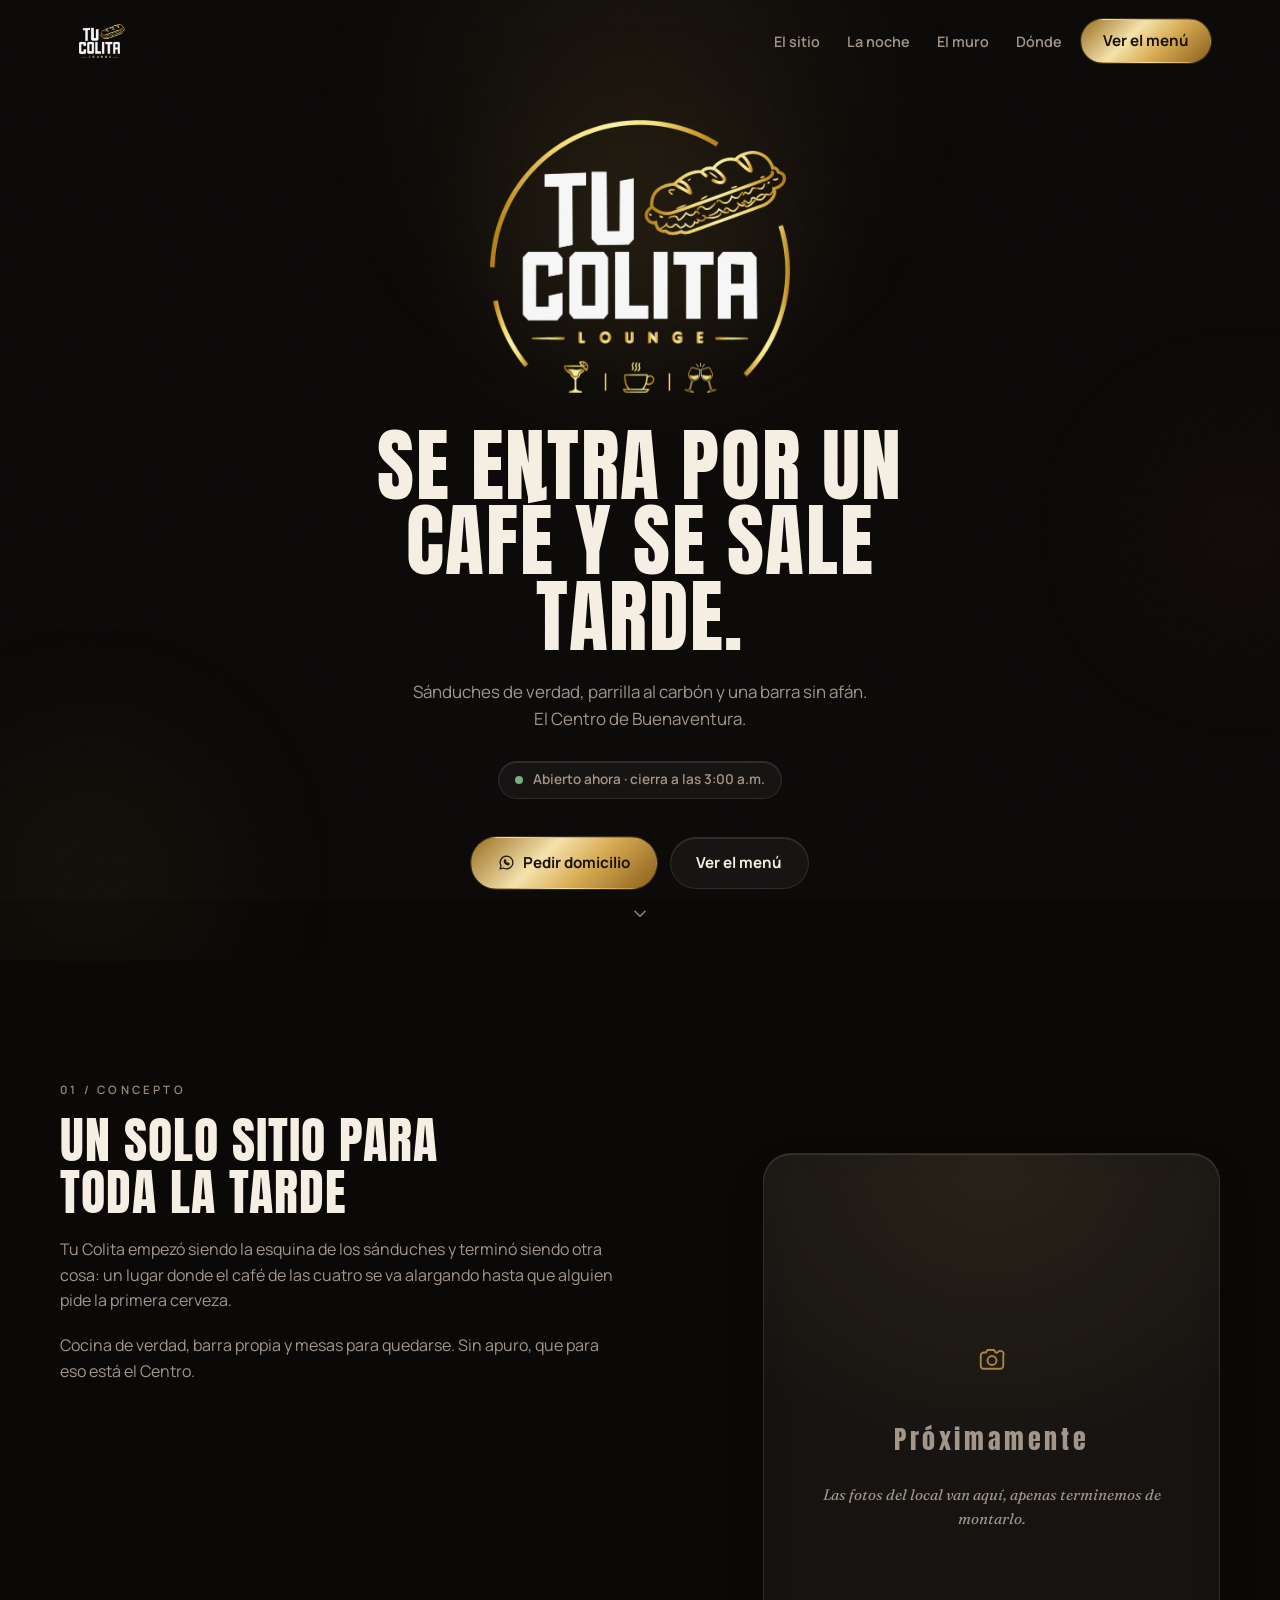
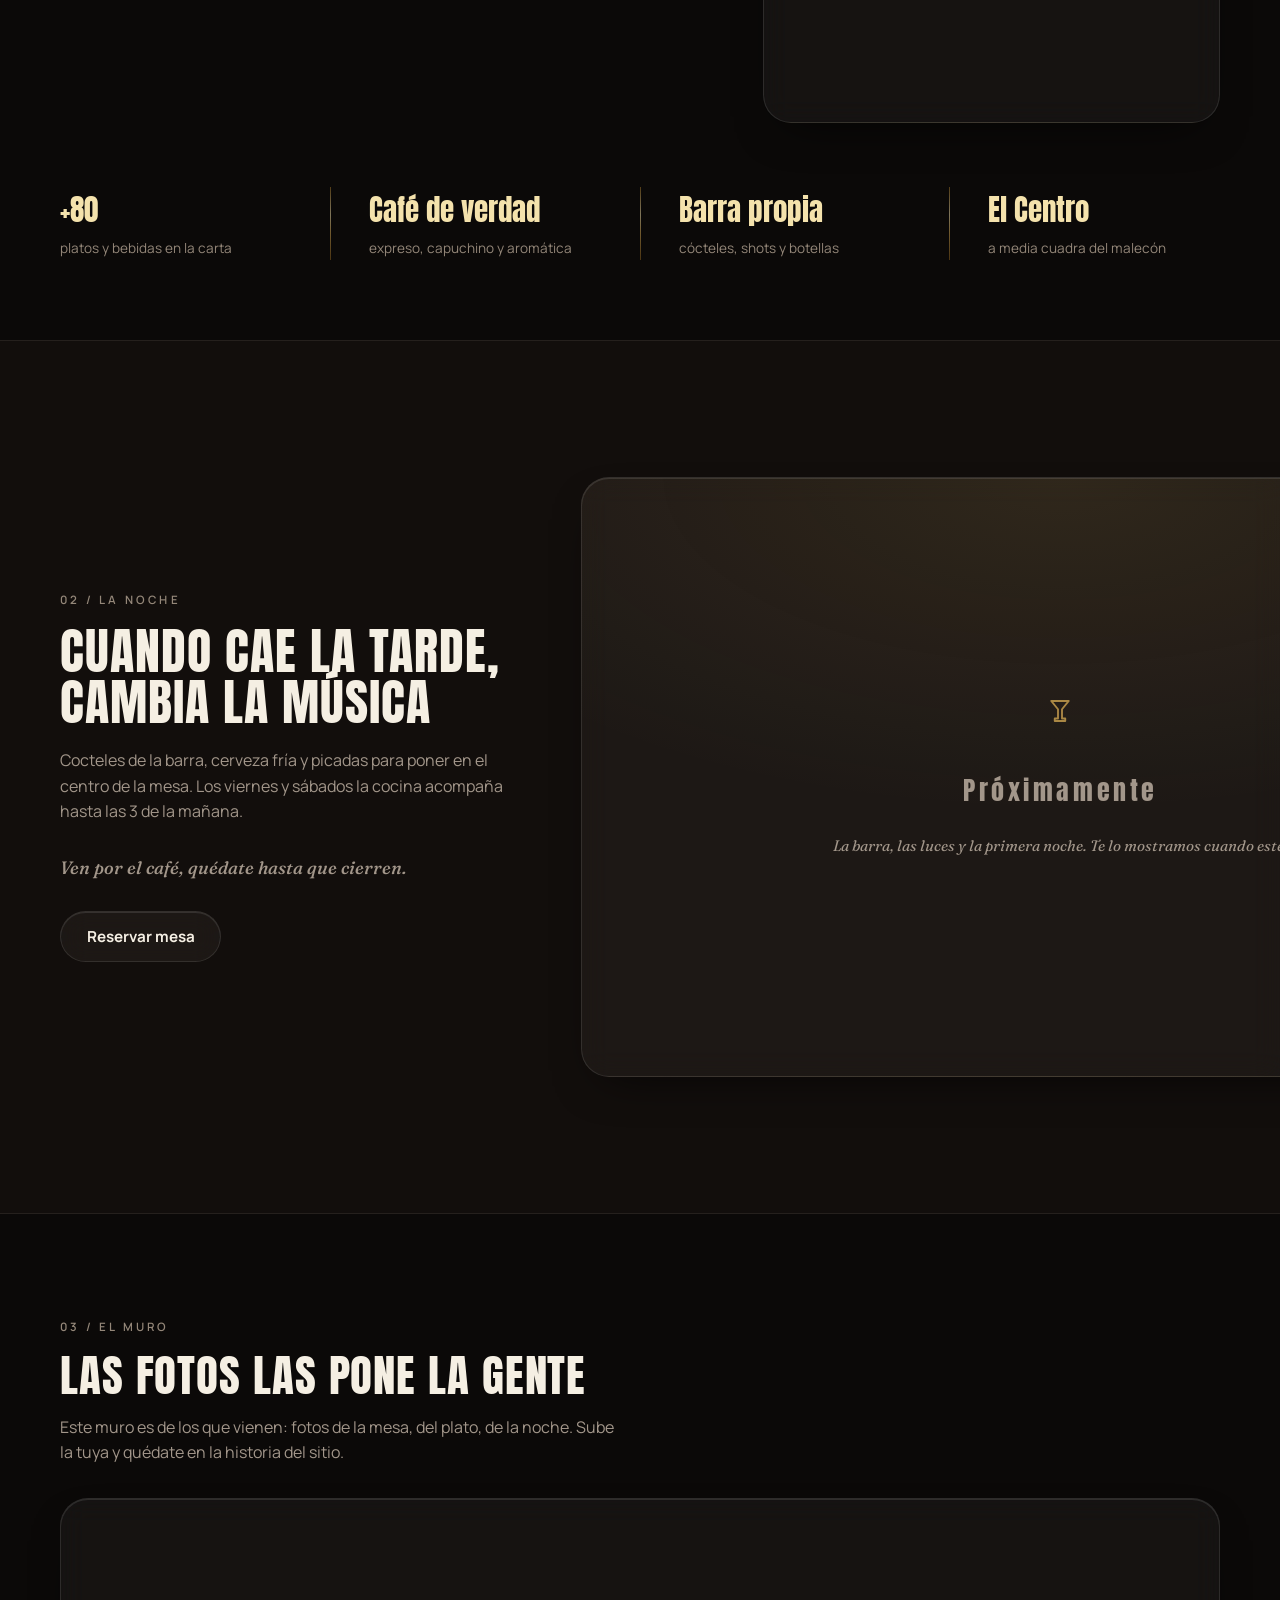
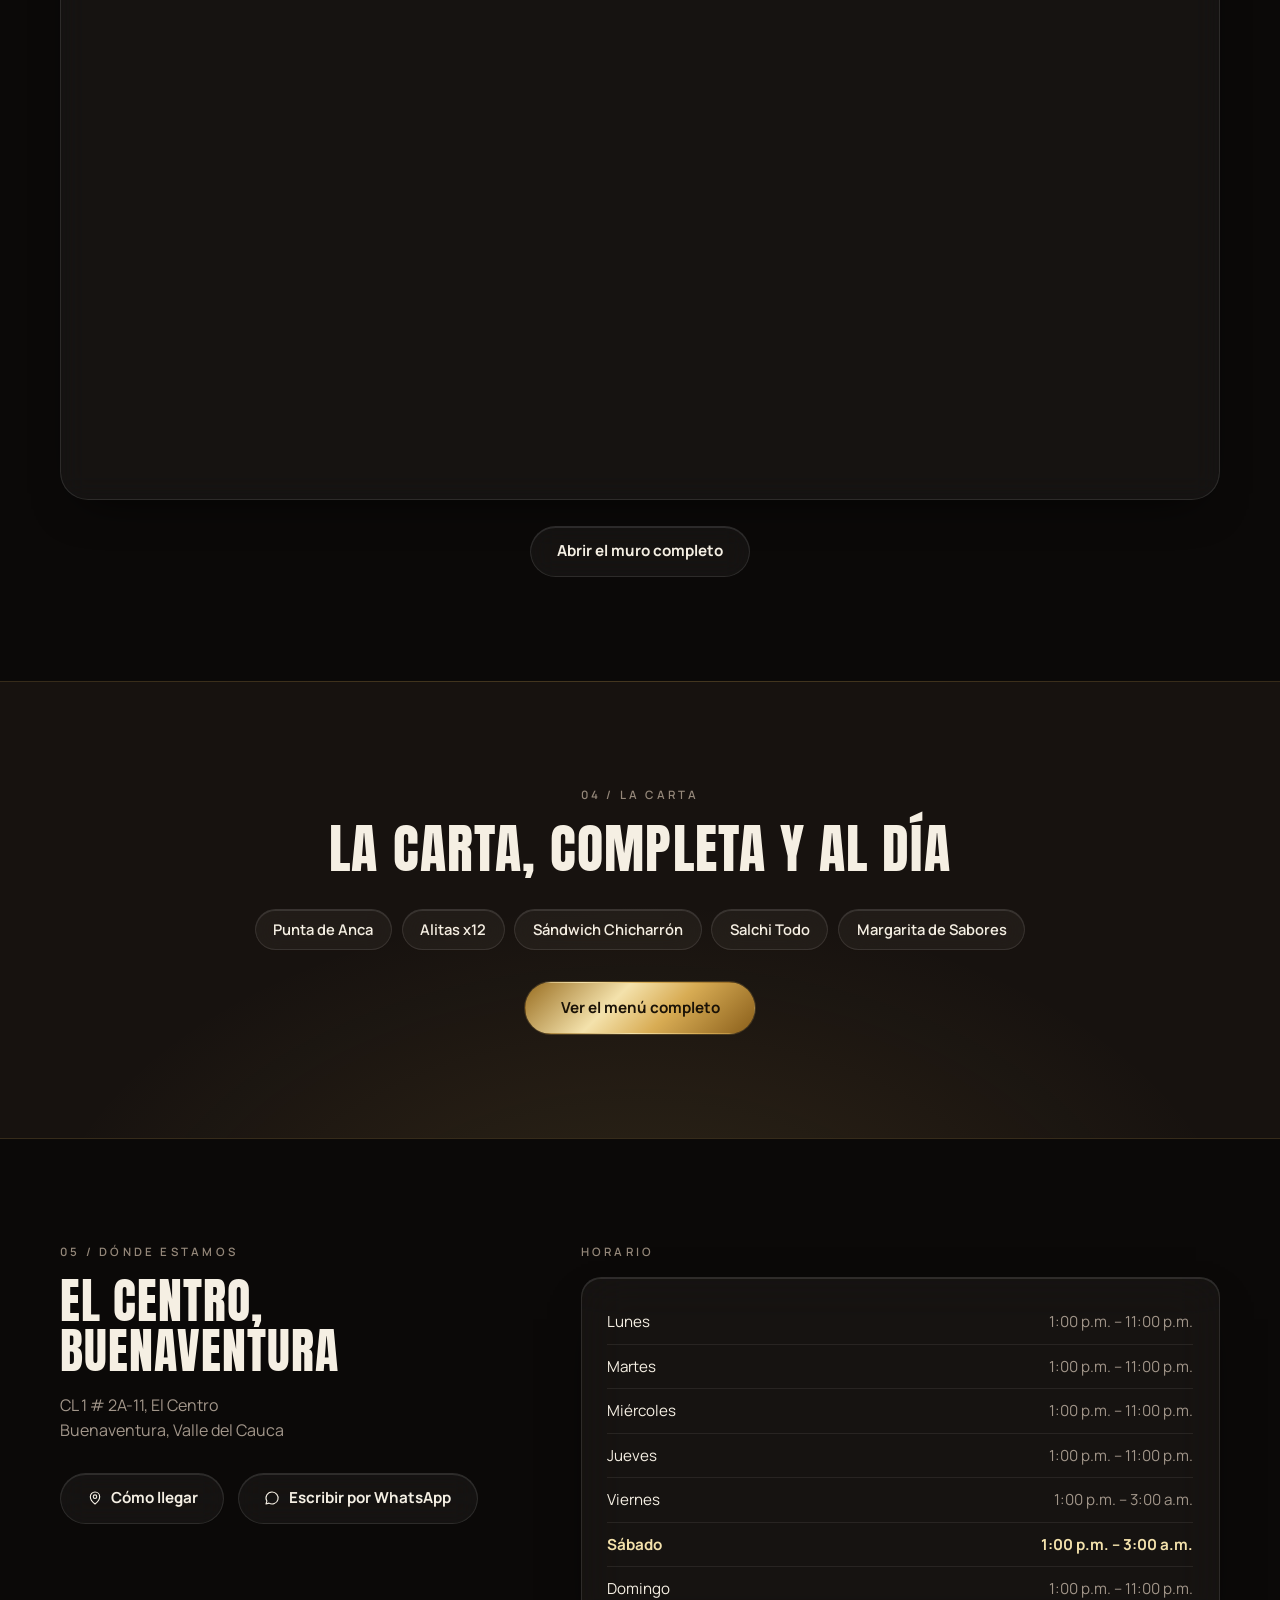
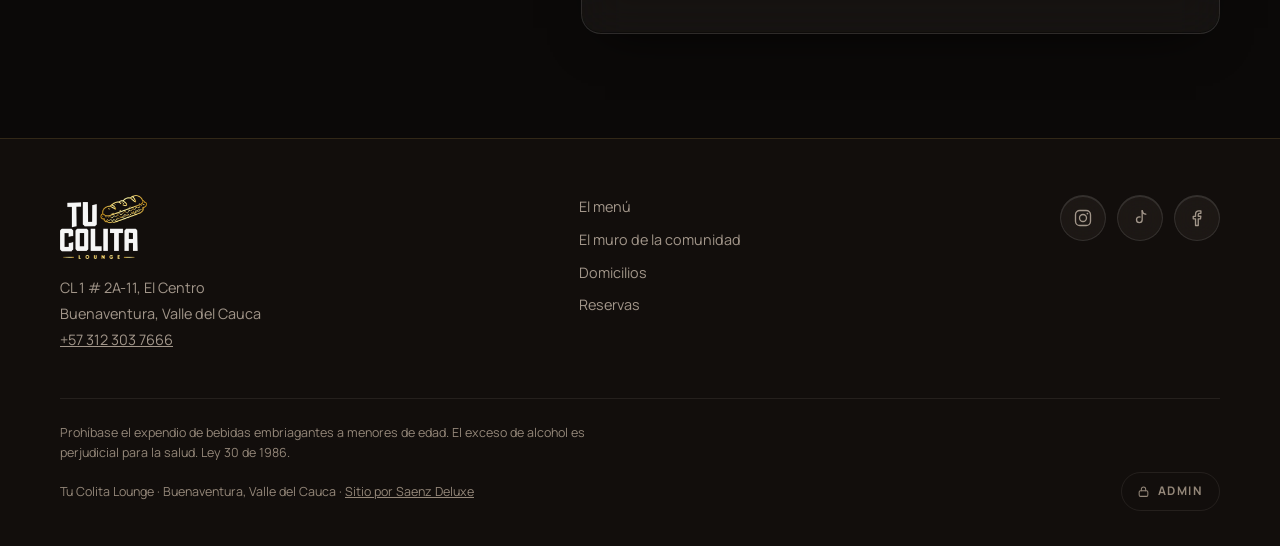
==== index.html @ 03141fc5 "Rediseño: vidrio líquido, logo correcto, movimiento y acceso al panel Repaso completo sobre la prime" ====
<!DOCTYPE html>
<html lang="es-CO">
<head>
  <meta charset="UTF-8">
  <meta name="viewport" content="width=device-width, initial-scale=1">
  <title>Tu Colita Lounge — Café, cocina y bar en el Centro de Buenaventura</title>
  <meta name="description" content="Tu Colita Lounge abre el 5 de octubre en el Centro de Buenaventura: café por la tarde, sánduches de verdad, parrilla al carbón y una barra sin afán. CL 1 # 2A-11.">
  <meta name="theme-color" content="#0B0908">

  <meta property="og:type" content="restaurant">
  <meta property="og:title" content="Tu Colita Lounge — Buenaventura">
  <meta property="og:description" content="Abrimos el 5 de octubre en el Centro de Buenaventura. Café, cocina y una barra sin afán.">
  <meta property="og:url" content="https://tucolita.com/">
  <meta property="og:image" content="https://tucolita.com/imagenes/og-tucolita.jpg">
  <meta property="og:image:width" content="1200">
  <meta property="og:image:height" content="630">
  <meta property="og:locale" content="es_CO">
  <meta name="twitter:card" content="summary_large_image">
  <meta name="twitter:title" content="Tu Colita Lounge — Buenaventura">
  <meta name="twitter:description" content="Abrimos el 5 de octubre en el Centro de Buenaventura. Café, cocina y una barra sin afán.">
  <meta name="twitter:image" content="https://tucolita.com/imagenes/og-tucolita.jpg">

  <link rel="icon" type="image/png" sizes="32x32" href="imagenes/favicon-32.png">
  <link rel="apple-touch-icon" href="imagenes/apple-touch-icon.png">

  <!-- Puerta de preapertura: estas reglas y el script van ANTES de todo CSS
       para que el sitio jamás se alcance a ver sin pase. -->
  <style>
    html.cerrado body > *:not(#puerta){ display:none !important }
    #puerta{ display:none }
    /* Negro desde el primer pintado: mientras llega estilos.css no hay
       destello blanco ni se asoma el sitio de atrás. */
    html.cerrado, html.cerrado body{ background:#0B0908 }
  </style>
  <script>
    (function(){
      /* Decisión instantánea, sin red: pase guardado + fecha de respaldo.
         La fuente de verdad es datos/preapertura.json (la lee puerta.js);
         esta fecha solo evita el parpadeo del primer pintado. */
      var APERTURA_RESPALDO = "2026-10-05T13:00:00-05:00";
      try{
        var t = localStorage.getItem("tucolita_tema");
        if (t) document.documentElement.setAttribute("data-tema", t);
      }catch(e){}
      try{
        if (Date.now() < Date.parse(APERTURA_RESPALDO) && !localStorage.getItem("tucolita_pase")){
          document.documentElement.classList.add("cerrado");
        }
      }catch(e){
        document.documentElement.classList.add("cerrado");
      }
    })();
  </script>

  <link rel="preconnect" href="https://fonts.googleapis.com">
  <link rel="preconnect" href="https://fonts.gstatic.com" crossorigin>
  <link href="https://fonts.googleapis.com/css2?family=Anton&family=Fraunces:ital,opsz,wght@1,9..144,500;1,9..144,600&family=Manrope:wght@400;500;600;700;800&display=swap" rel="stylesheet">
  <link rel="stylesheet" href="estilos.css">

  <script type="application/ld+json">
  {
    "@context": "https://schema.org",
    "@type": "Restaurant",
    "name": "Tu Colita Lounge",
    "url": "https://tucolita.com/",
    "image": "https://tucolita.com/imagenes/og-tucolita.jpg",
    "telephone": "+573123037666",
    "priceRange": "$$",
    "servesCuisine": ["Colombiana", "Comida rápida", "Café", "Cócteles"],
    "openingDate": "2026-10-05",
    "address": {
      "@type": "PostalAddress",
      "streetAddress": "CL 1 # 2A-11, El Centro",
      "addressLocality": "Buenaventura",
      "addressRegion": "Valle del Cauca",
      "addressCountry": "CO"
    },
    "openingHoursSpecification": [
      { "@type": "OpeningHoursSpecification", "dayOfWeek": ["Monday","Tuesday","Wednesday","Thursday","Sunday"], "opens": "13:00", "closes": "23:00" },
      { "@type": "OpeningHoursSpecification", "dayOfWeek": ["Friday","Saturday"], "opens": "13:00", "closes": "03:00" }
    ],
    "hasMenu": "https://tucolita.com/menu.html",
    "sameAs": [
      "https://instagram.com/tucolita.lounge",
      "https://tiktok.com/@tucolita.lounge",
      "https://facebook.com/tucolita.lounge"
    ]
  }
  </script>
</head>
<body>

  <!-- ============ PUERTA DE PREAPERTURA ============ -->
  <section id="puerta" aria-label="Preapertura de Tu Colita Lounge">
    <div class="orbes" aria-hidden="true">
      <span class="orbe orbe--1"></span><span class="orbe orbe--2"></span>
    </div>
    <div class="puerta__interior">
      <img class="puerta__emblema logo-noche" src="imagenes/emblema.webp" alt="Emblema de Tu Colita Lounge" width="230" height="209" fetchpriority="high">
      <img class="puerta__emblema logo-dia" src="imagenes/emblema-tinta.webp" alt="" width="230" height="209" loading="lazy">
      <h1 class="puerta__titulo" data-puerta="titulo">Estamos terminando de montar la barra</h1>
      <p class="puerta__bajada" data-puerta="bajada">El Centro de Buenaventura va a tener dónde quedarse hasta tarde.</p>

      <div class="cuenta" data-puerta="cuenta" role="timer" aria-live="off">
        <div class="cuenta__bloque"><div class="cuenta__num" data-cuenta="dias">–</div><div class="cuenta__rotulo">Días</div></div>
        <div class="cuenta__bloque"><div class="cuenta__num" data-cuenta="horas">–</div><div class="cuenta__rotulo">Horas</div></div>
        <div class="cuenta__bloque" data-cuenta="bloque-min"><div class="cuenta__num" data-cuenta="minutos">–</div><div class="cuenta__rotulo">Minutos</div></div>
        <div class="cuenta__bloque" data-cuenta="bloque-seg"><div class="cuenta__num" data-cuenta="segundos">–</div><div class="cuenta__rotulo">Segundos</div></div>
      </div>
      <p class="puerta__fecha" data-puerta="fecha"></p>

      <div class="puerta__captacion">
        <p data-puerta="captacion">Déjanos tu contacto y entra a ver la carta antes que nadie.</p>
        <form class="puerta__form" data-puerta="form" novalidate>
          <label class="p-trampa" aria-hidden="true">No llenes este campo
            <input type="text" name="sitio_web" tabindex="-1" autocomplete="off">
          </label>
          <input type="text" name="contacto" inputmode="email" autocomplete="email"
                 placeholder="Tu correo o tu WhatsApp" aria-label="Tu correo o tu número de WhatsApp">
          <button class="btn btn--oro" type="submit" data-puerta="boton">Quiero verla</button>
        </form>
        <p class="puerta__error" data-puerta="error" role="alert" aria-live="polite"></p>
        <p class="puerta__nota">Solo lo usamos para avisarte de la apertura.</p>
      </div>

      <div class="puerta__codigo">
        <button class="puerta__codigo-enlace" type="button" data-puerta="codigo-enlace">Tengo un código</button>
        <form class="puerta__codigo-form" data-puerta="codigo-form" novalidate>
          <input type="text" name="codigo" placeholder="Código de invitado" autocomplete="off"
                 aria-label="Código de invitado" spellcheck="false">
          <button class="btn btn--vidrio" type="submit">Entrar</button>
        </form>
      </div>

      <!-- La dirección y las redes se ven sin pasar la puerta -->
      <div class="puerta__pie">
        <p>CL 1 # 2A-11, El Centro, Buenaventura</p>
        <div class="redes">
          <a href="https://instagram.com/tucolita.lounge" target="_blank" rel="noopener" aria-label="Instagram de Tu Colita">
            <svg width="20" height="20" viewBox="0 0 24 24" fill="none" stroke="currentColor" stroke-width="1.6" stroke-linecap="round" stroke-linejoin="round" aria-hidden="true"><rect x="3" y="3" width="18" height="18" rx="5.2"/><circle cx="12" cy="12" r="4.2"/><circle cx="17.3" cy="6.7" r="1.05" fill="currentColor" stroke="none"/></svg>
          </a>
          <a href="https://tiktok.com/@tucolita.lounge" target="_blank" rel="noopener" aria-label="TikTok de Tu Colita">
            <svg width="20" height="20" viewBox="0 0 24 24" fill="none" stroke="currentColor" stroke-width="1.6" stroke-linecap="round" stroke-linejoin="round" aria-hidden="true"><path d="M14.6 3.2v10.9a3.4 3.4 0 1 1-3.4-3.4c.28 0 .55.03.8.1"/><path d="M14.6 3.2c.32 2.32 2.03 4.02 4.35 4.25"/></svg>
          </a>
          <a href="https://facebook.com/tucolita.lounge" target="_blank" rel="noopener" aria-label="Facebook de Tu Colita">
            <svg width="20" height="20" viewBox="0 0 24 24" fill="none" stroke="currentColor" stroke-width="1.6" stroke-linecap="round" stroke-linejoin="round" aria-hidden="true"><path d="M13.5 21v-8h2.7l.4-3.1h-3.1V7.9c0-.9.25-1.5 1.55-1.5h1.65V3.62c-.29-.04-1.27-.13-2.42-.13-2.4 0-4.04 1.47-4.04 4.16v2.32H7.5V13h2.74v8z"/></svg>
          </a>
        </div>
        <a href="https://wa.me/573123037666?text=Hola%2C%20tengo%20una%20pregunta%20sobre%20Tu%20Colita" target="_blank" rel="noopener">Escríbenos por WhatsApp</a>
      </div>
    </div>
  </section>
  <!-- ============ FIN DE LA PUERTA ============ -->

  <header class="nav" id="nav">
    <div class="contenedor nav__fila">
      <a class="nav__logo" href="#inicio" aria-label="Tu Colita Lounge, inicio">
        <img class="logo-noche" src="imagenes/marca-chica.webp" alt="Tu Colita Lounge" width="300" height="220">
        <img class="logo-dia" src="imagenes/marca-tinta.webp" alt="" width="300" height="214" loading="lazy">
      </a>
      <ul class="nav__enlaces">
        <li><a href="#concepto">El sitio</a></li>
        <li><a href="#noche">La noche</a></li>
        <li><a href="#muro">El muro</a></li>
        <li><a href="#ubicacion">Dónde</a></li>
      </ul>
      <a class="btn btn--oro" href="menu.html">Ver el menú</a>
    </div>
  </header>

  <main>
    <!-- HERO -->
    <section class="hero" id="inicio">
      <div class="orbes" aria-hidden="true">
        <span class="orbe orbe--1"></span>
        <span class="orbe orbe--2"></span>
        <span class="orbe orbe--3"></span>
      </div>
      <div class="contenedor hero__interior">
        <img class="hero__emblema logo-noche" id="hero-emblema" src="imagenes/emblema.webp"
             alt="Emblema de Tu Colita Lounge: café, cocina y lounge en Buenaventura"
             width="300" height="273" fetchpriority="high">
        <img class="hero__emblema logo-dia" src="imagenes/emblema-tinta.webp" alt=""
             width="300" height="273" loading="lazy">
        <h1 id="hero-titulo">Se entra por un café y se sale tarde.</h1>
        <p class="hero__bajada" id="hero-bajada">Sánduches de verdad, parrilla al carbón y una barra sin afán. El Centro de Buenaventura.</p>
        <p class="estado" id="estado-negocio">
          <span class="estado__punto" aria-hidden="true"></span>
          <span class="estado__texto">Consultando horario…</span>
        </p>
        <div class="hero__acciones">
          <a class="btn btn--oro" href="https://wa.me/573123037666?text=Hola%2C%20quiero%20pedir%20un%20domicilio%20%F0%9F%9B%B5" target="_blank" rel="noopener">
            <svg width="17" height="17" viewBox="0 0 24 24" fill="none" stroke="currentColor" stroke-width="1.7" stroke-linecap="round" stroke-linejoin="round" aria-hidden="true"><path d="M12 3a9 9 0 0 0-7.7 13.6L3 21l4.5-1.3A9 9 0 1 0 12 3z"/><path d="M9.3 8.6c.15-.3.3-.3.5-.3h.4c.15 0 .35 0 .5.4l.6 1.5c.1.2 0 .35-.1.45l-.4.45c-.1.1-.15.25-.1.4.35.65 1.15 1.55 1.95 1.9.15.05.3 0 .4-.1l.4-.5c.15-.15.25-.15.4-.1l1.4.75c.25.1.35.25.35.4 0 .25-.15.8-.4 1-.25.2-.75.4-1.15.4-1.5 0-3.3-1.05-4.35-2.6-.5-.75-.8-1.55-.8-2.3 0-.65.25-1.15.5-1.4z"/></svg>
            Pedir domicilio
          </a>
          <a class="btn btn--vidrio" href="menu.html">Ver el menú</a>
        </div>
      </div>
      <span class="hero__abajo" aria-hidden="true">
        <svg width="20" height="20" viewBox="0 0 24 24" fill="none" stroke="currentColor" stroke-width="1.7" stroke-linecap="round" stroke-linejoin="round"><polyline points="6 10 12 16 18 10"/></svg>
      </span>
    </section>

    <!-- 01 / CONCEPTO -->
    <section class="seccion concepto" id="concepto">
      <div class="contenedor">
        <div class="concepto__rejilla">
          <div class="revelar">
            <span class="kicker">01 / Concepto</span>
            <h2 id="concepto-titulo">Un solo sitio para toda la tarde</h2>
            <p id="concepto-p1">Tu Colita empezó siendo la esquina de los sánduches y terminó siendo otra cosa: un lugar donde el café de las cuatro se va alargando hasta que alguien pide la primera cerveza.</p>
            <p id="concepto-p2">Cocina de verdad, barra propia y mesas para quedarse. Sin apuro, que para eso está el Centro.</p>
          </div>
          <div class="concepto__media revelar" style="--retraso:110ms">
            <div class="proximamente proximamente--alto">
              <span class="proximamente__icono" aria-hidden="true">
                <svg width="30" height="30" viewBox="0 0 24 24" fill="none" stroke="currentColor" stroke-width="1.5" stroke-linecap="round" stroke-linejoin="round"><path d="M3 8.5A2.5 2.5 0 0 1 5.5 6h1.7l1.1-2h5.4l1.1 2h1.7A2.5 2.5 0 0 1 21 8.5v8A2.5 2.5 0 0 1 18.5 19h-13A2.5 2.5 0 0 1 3 16.5z"/><circle cx="12" cy="12.4" r="3.6"/></svg>
              </span>
              <p class="proximamente__titulo">Próximamente</p>
              <p class="proximamente__nota">Las fotos del local van aquí, apenas terminemos de montarlo.</p>
            </div>
          </div>
        </div>
        <div class="fichas revelar">
          <div class="ficha"><div class="ficha__dato">+80</div><div class="ficha__nota">platos y bebidas en la carta</div></div>
          <div class="filete-v" role="presentation"></div>
          <div class="ficha"><div class="ficha__dato">Café de verdad</div><div class="ficha__nota">expreso, capuchino y aromática</div></div>
          <div class="filete-v" role="presentation"></div>
          <div class="ficha"><div class="ficha__dato">Barra propia</div><div class="ficha__nota">cócteles, shots y botellas</div></div>
          <div class="filete-v" role="presentation"></div>
          <div class="ficha"><div class="ficha__dato">El Centro</div><div class="ficha__nota">a media cuadra del malecón</div></div>
        </div>
      </div>
    </section>

    <!-- 02 / LA NOCHE -->
    <section class="seccion noche" id="noche">
      <div class="contenedor">
        <div class="noche__rejilla">
          <div class="revelar">
            <span class="kicker">02 / La noche</span>
            <h2 id="noche-titulo">Cuando cae la tarde, cambia la música</h2>
            <p id="noche-parrafo">Cocteles de la barra, cerveza fría y picadas para poner en el centro de la mesa. Los viernes y sábados la cocina acompaña hasta las 3 de la mañana.</p>
            <p class="voz" id="noche-epigrafe">Ven por el café, quédate hasta que cierren.</p>
            <div class="hero__acciones" style="justify-content:flex-start;margin-top:1.8rem">
              <a class="btn btn--vidrio" href="https://wa.me/573123037666?text=Hola%2C%20quiero%20reservar%20una%20mesa%20en%20Tu%20Colita%20%E2%9C%A8" target="_blank" rel="noopener">Reservar mesa</a>
            </div>
          </div>
          <div class="noche__media revelar" style="--retraso:110ms">
            <div class="proximamente proximamente--ancho">
              <span class="proximamente__icono" aria-hidden="true">
                <svg width="30" height="30" viewBox="0 0 24 24" fill="none" stroke="currentColor" stroke-width="1.5" stroke-linecap="round" stroke-linejoin="round"><path d="M5 4h14l-5.4 6.6V18h2.6v2H7.8v-2h2.6v-7.4z"/></svg>
              </span>
              <p class="proximamente__titulo">Próximamente</p>
              <p class="proximamente__nota">La barra, las luces y la primera noche. Te lo mostramos cuando esté.</p>
            </div>
          </div>
        </div>
      </div>
    </section>

    <!-- 03 / EL MURO -->
    <section class="seccion muro" id="muro">
      <div class="contenedor">
        <div class="revelar">
          <span class="kicker">03 / El muro</span>
          <h2>Las fotos las pone la gente</h2>
          <p style="color:var(--tinta-suave);margin-top:1rem;max-width:56ch" id="muro-parrafo">Este muro es de los que vienen: fotos de la mesa, del plato, de la noche. Sube la tuya y quédate en la historia del sitio.</p>
        </div>
        <!-- El iframe del Padlet solo se carga cuando la sección entra en pantalla -->
        <div class="muro__marco revelar" id="muro-marco" data-muro="https://padlet.com/tucolita/tu-colita-lounge-s023stey0vqshekxe2nj">
          <p class="muro__cargando">Cargando el muro…</p>
        </div>
        <div class="muro__pie">
          <a class="btn btn--vidrio" href="https://padlet.com/tucolita/tu-colita-lounge-s023stey0vqshekxe2nj" target="_blank" rel="noopener">Abrir el muro completo</a>
        </div>
      </div>
    </section>

    <!-- 04 / LA CARTA -->
    <section class="seccion carta-cta">
      <div class="contenedor revelar">
        <span class="kicker">04 / La carta</span>
        <h2 id="carta-titulo">La carta, completa y al día</h2>
        <ul class="carta-cta__platos">
          <li>Punta de Anca</li>
          <li>Alitas x12</li>
          <li>Sándwich Chicharrón</li>
          <li>Salchi Todo</li>
          <li>Margarita de Sabores</li>
        </ul>
        <a class="btn btn--oro" href="menu.html" style="min-width:230px">Ver el menú completo</a>
      </div>
    </section>

    <!-- 05 / DÓNDE ESTAMOS -->
    <section class="seccion ubicacion" id="ubicacion">
      <div class="contenedor">
        <div class="ubicacion__rejilla">
          <div class="revelar">
            <span class="kicker">05 / Dónde estamos</span>
            <h2>El Centro, Buenaventura</h2>
            <address>
              CL 1 # 2A-11, El Centro<br>
              Buenaventura, Valle del Cauca
            </address>
            <div class="ubicacion__acciones">
              <a class="btn btn--vidrio" href="https://www.google.com/maps/search/?api=1&amp;query=CL+1+%23+2A-11%2C+El+Centro%2C+Buenaventura%2C+Valle+del+Cauca" target="_blank" rel="noopener">
                <svg width="16" height="16" viewBox="0 0 24 24" fill="none" stroke="currentColor" stroke-width="1.7" stroke-linecap="round" stroke-linejoin="round" aria-hidden="true"><path d="M12 21s-7-5.5-7-11a7 7 0 0 1 14 0c0 5.5-7 11-7 11z"/><circle cx="12" cy="10" r="2.6"/></svg>
                Cómo llegar
              </a>
              <a class="btn btn--vidrio" href="https://wa.me/573123037666?text=Hola%2C%20tengo%20una%20pregunta%20sobre%20Tu%20Colita" target="_blank" rel="noopener">
                <svg width="16" height="16" viewBox="0 0 24 24" fill="none" stroke="currentColor" stroke-width="1.7" stroke-linecap="round" stroke-linejoin="round" aria-hidden="true"><path d="M12 3a9 9 0 0 0-7.7 13.6L3 21l4.5-1.3A9 9 0 1 0 12 3z"/></svg>
                Escribir por WhatsApp
              </a>
            </div>
          </div>
          <div class="revelar" style="--retraso:110ms">
            <span class="kicker">Horario</span>
            <div class="vidrio horarios-caja">
              <table class="horarios" id="tabla-horarios">
                <tbody>
                  <tr><td>Cargando horario…</td><td></td></tr>
                </tbody>
              </table>
            </div>
          </div>
        </div>
      </div>
    </section>
  </main>

  <footer class="footer">
    <div class="contenedor">
      <div class="footer__rejilla">
        <div class="footer__marca">
          <img class="logo-noche" src="imagenes/marca-chica.webp" alt="Tu Colita Lounge" width="300" height="220">
          <img class="logo-dia" src="imagenes/marca-tinta.webp" alt="" width="300" height="214" loading="lazy">
          <address>
            CL 1 # 2A-11, El Centro<br>
            Buenaventura, Valle del Cauca<br>
            <a href="tel:+573123037666">+57 312 303 7666</a>
          </address>
        </div>
        <ul class="footer__enlaces">
          <li><a href="menu.html">El menú</a></li>
          <li><a href="https://padlet.com/tucolita/tu-colita-lounge-s023stey0vqshekxe2nj" target="_blank" rel="noopener">El muro de la comunidad</a></li>
          <li><a href="https://wa.me/573123037666?text=Hola%2C%20quiero%20pedir%20un%20domicilio%20%F0%9F%9B%B5" target="_blank" rel="noopener">Domicilios</a></li>
          <li><a href="https://wa.me/573123037666?text=Hola%2C%20quiero%20reservar%20una%20mesa%20en%20Tu%20Colita%20%E2%9C%A8" target="_blank" rel="noopener">Reservas</a></li>
        </ul>
        <div class="redes">
          <a href="https://instagram.com/tucolita.lounge" target="_blank" rel="noopener" aria-label="Instagram de Tu Colita">
            <svg width="20" height="20" viewBox="0 0 24 24" fill="none" stroke="currentColor" stroke-width="1.6" stroke-linecap="round" stroke-linejoin="round" aria-hidden="true"><rect x="3" y="3" width="18" height="18" rx="5.2"/><circle cx="12" cy="12" r="4.2"/><circle cx="17.3" cy="6.7" r="1.05" fill="currentColor" stroke="none"/></svg>
          </a>
          <a href="https://tiktok.com/@tucolita.lounge" target="_blank" rel="noopener" aria-label="TikTok de Tu Colita">
            <svg width="20" height="20" viewBox="0 0 24 24" fill="none" stroke="currentColor" stroke-width="1.6" stroke-linecap="round" stroke-linejoin="round" aria-hidden="true"><path d="M14.6 3.2v10.9a3.4 3.4 0 1 1-3.4-3.4c.28 0 .55.03.8.1"/><path d="M14.6 3.2c.32 2.32 2.03 4.02 4.35 4.25"/></svg>
          </a>
          <a href="https://facebook.com/tucolita.lounge" target="_blank" rel="noopener" aria-label="Facebook de Tu Colita">
            <svg width="20" height="20" viewBox="0 0 24 24" fill="none" stroke="currentColor" stroke-width="1.6" stroke-linecap="round" stroke-linejoin="round" aria-hidden="true"><path d="M13.5 21v-8h2.7l.4-3.1h-3.1V7.9c0-.9.25-1.5 1.55-1.5h1.65V3.62c-.29-.04-1.27-.13-2.42-.13-2.4 0-4.04 1.47-4.04 4.16v2.32H7.5V13h2.74v8z"/></svg>
          </a>
        </div>
      </div>

      <div class="footer__legal">
        <p class="aviso-licor">Prohíbase el expendio de bebidas embriagantes a menores de edad. El exceso de alcohol es perjudicial para la salud. Ley 30 de 1986.</p>
        <div class="footer__cierre">
          <p>Tu Colita Lounge · Buenaventura, Valle del Cauca · <a href="https://instagram.com/saenzdeluxe" target="_blank" rel="noopener">Sitio por Saenz Deluxe</a></p>
          <button class="btn-admin" type="button" id="boton-admin">
            <svg width="13" height="13" viewBox="0 0 24 24" fill="none" stroke="currentColor" stroke-width="1.9" stroke-linecap="round" stroke-linejoin="round" aria-hidden="true"><rect x="4" y="10.5" width="16" height="10.5" rx="2.5"/><path d="M8 10.5V7.5a4 4 0 0 1 8 0v3"/></svg>
            Admin
          </button>
        </div>
      </div>
    </div>
  </footer>

  <!-- Clave para entrar al panel -->
  <div class="modal" id="modal-admin" role="dialog" aria-modal="true" aria-labelledby="titulo-admin">
    <div class="modal__caja" style="position:relative">
      <button class="modal__cerrar" type="button" id="cerrar-admin" aria-label="Cerrar">
        <svg width="20" height="20" viewBox="0 0 24 24" fill="none" stroke="currentColor" stroke-width="1.9" stroke-linecap="round" aria-hidden="true"><line x1="6" y1="6" x2="18" y2="18"/><line x1="18" y1="6" x2="6" y2="18"/></svg>
      </button>
      <h2 id="titulo-admin">Panel de Tu Colita</h2>
      <p>Solo para el dueño. Escribe la clave para entrar a editar la carta.</p>
      <form id="form-admin" novalidate>
        <input class="modal__campo" type="password" id="clave-admin" placeholder="Clave"
               autocomplete="current-password" aria-label="Clave del panel">
        <p class="modal__error" id="error-admin" role="alert"></p>
        <div class="modal__acciones">
          <button class="btn btn--vidrio" type="button" id="cancelar-admin">Cancelar</button>
          <button class="btn btn--oro" type="submit">Entrar</button>
        </div>
      </form>
    </div>
  </div>

  <script src="js/puerta.js" defer></script>
  <script src="js/horario.js" defer></script>
  <script src="js/inicio.js" defer></script>
</body>
</html>
---- estilos.css ----
/* ============================================================
   TU COLITA LOUNGE — estilos.css
   Sistema visual del sitio: páginas públicas, puerta de
   preapertura y panel de administración.
   Negro profundo, oro metálico y superficies de vidrio.
   ============================================================ */

/* ------------------------------------------------------------
   TOKENS — la única fuente de color del sitio.
   Nada de hexadecimales sueltos fuera de este bloque.
   ------------------------------------------------------------ */
:root{
  /* Superficies */
  --fondo:          #0B0908;
  --fondo-2:        #120E0C;
  --superficie:     #17120F;
  --superficie-2:   #1F1815;
  --elevada:        #241C18;

  /* Tinta */
  --tinta:          #F5EFE3;
  --tinta-suave:    #A2968A;
  --tinta-tenue:    #948779;

  /* Marca */
  --oro:            #D8AC54;
  --oro-claro:      #F4E2AC;
  --oro-hondo:      #9A6F22;
  --oro-degradado:  linear-gradient(135deg, #9A6F22 0%, #F4E2AC 38%, #D8AC54 62%, #8A5F1B 100%);

  /* Acentos de apoyo. El color puro va en bordes y fondos; la
     variante "-texto" es la que pasa AA en las pastillas diminutas. */
  --brasa:          #C4552E;
  --menta:          #6E9083;
  --vino:           #8E3B4E;
  --brasa-texto:    #D9714A;
  --menta-texto:    #7EA093;
  --oro-texto:      #F4E2AC;

  /* Estados */
  --ok:             #7BAE7F;
  --error:          #C96F5B;

  /* VIDRIO — paneles translúcidos con desenfoque de fondo.
     El brillo interior superior es lo que les da el canto de cristal. */
  --vidrio:         rgba(255,255,255,.045);
  --vidrio-fuerte:  rgba(255,255,255,.075);
  --vidrio-borde:   rgba(255,255,255,.10);
  --vidrio-brillo:  inset 0 1px 0 rgba(255,255,255,.11);
  --vidrio-hondo:   inset 0 -1px 0 rgba(0,0,0,.35);
  --desenfoque:     blur(24px) saturate(165%);
  --desenfoque-sutil: blur(14px) saturate(140%);

  /* Estructura */
  --linea:          rgba(216,172,84,.16);
  --linea-suave:    rgba(245,239,227,.08);
  --sombra:         0 18px 48px -24px rgba(0,0,0,.85);
  --sombra-honda:   0 32px 80px -40px rgba(0,0,0,.95);
  --sombra-oro:     0 0 0 1px rgba(216,172,84,.22), 0 20px 40px -28px rgba(216,172,84,.35);
  --radio:          20px;
  --radio-sm:       13px;
  --radio-xl:       28px;

  /* Curvas. La "suave" es la de casi todo; la "resorte" da el
     rebote corto de los elementos que aparecen. */
  --suave:          620ms cubic-bezier(.22,.61,.36,1);
  --rapida:         260ms cubic-bezier(.22,.61,.36,1);
  --resorte:        780ms cubic-bezier(.16,1.08,.32,1);

  /* Tipografía */
  --display:        "Anton", "Arial Narrow", sans-serif;
  --texto:          "Manrope", system-ui, sans-serif;
  --voz:            "Fraunces", Georgia, serif;

  --grano-opacidad: .03;
}

/* Modo día ("Tarde"): reasignación cálida clara. El oro se conserva,
   las superficies pasan a crema y la tinta a café oscuro. */
:root[data-tema="dia"]{
  --fondo:          #F7F1E6;
  --fondo-2:        #F1E9DA;
  --superficie:     #FDF8EE;
  --superficie-2:   #F1E7D4;
  --elevada:        #FFFFFF;
  --tinta:          #221B17;
  --tinta-suave:    #6B5D50;
  --tinta-tenue:    #6E6152;
  --oro:            #A87B25;
  --oro-claro:      #8A5F1B;
  --oro-hondo:      #7A5617;
  --brasa-texto:    #A8431F;
  --menta-texto:    #3F5F52;
  --oro-texto:      #8A5F1B;
  --vidrio:         rgba(255,255,255,.55);
  --vidrio-fuerte:  rgba(255,255,255,.75);
  --vidrio-borde:   rgba(34,27,23,.10);
  --vidrio-brillo:  inset 0 1px 0 rgba(255,255,255,.9);
  --vidrio-hondo:   inset 0 -1px 0 rgba(122,86,23,.06);
  --linea:          rgba(154,111,34,.28);
  --linea-suave:    rgba(34,27,23,.10);
  --sombra:         0 18px 48px -30px rgba(80,60,30,.35);
  --sombra-honda:   0 32px 80px -44px rgba(80,60,30,.45);
  --sombra-oro:     0 0 0 1px rgba(154,111,34,.25), 0 20px 40px -30px rgba(154,111,34,.30);
  --grano-opacidad: .018;
}

/* ------------------------------------------------------------
   BASE
   ------------------------------------------------------------ */
*,*::before,*::after{ box-sizing:border-box; margin:0; padding:0 }

html{
  scroll-behavior:smooth;
  -webkit-text-size-adjust:100%;
  /* Los bloques a sangre se calculan con 100vw, que incluye el ancho de
     la barra de scroll. "clip" recorta ese sobrante sin crear un
     contenedor de scroll, así que position:sticky sigue funcionando. */
  overflow-x:clip;
}

body{
  background:var(--fondo);
  color:var(--tinta);
  font-family:var(--texto);
  font-size:1rem;
  line-height:1.6;
  min-height:100vh;
  position:relative;
  overflow-x:clip;
  -webkit-font-smoothing:antialiased;
  -moz-osx-font-smoothing:grayscale;
  text-rendering:optimizeLegibility;
}

/* Grano: textura de ruido sobre el fondo, NUNCA sobre el contenido.
   Va detrás de todo (z-index 0) y el contenido se apila encima, para
   que no ensucie la tipografía. */
body::before{
  content:"";
  position:fixed; inset:0;
  pointer-events:none;
  z-index:0;
  opacity:var(--grano-opacidad);
  background-image:url("data:image/svg+xml,%3Csvg xmlns='http://www.w3.org/2000/svg' width='140' height='140'%3E%3Cfilter id='n'%3E%3CfeTurbulence type='fractalNoise' baseFrequency='.9' numOctaves='2'/%3E%3C/filter%3E%3Crect width='140' height='140' filter='url(%23n)'/%3E%3C/svg%3E");
}
body > *{ position:relative; z-index:1 }

img{ max-width:100%; display:block }
a{ color:inherit }
button{ font:inherit; color:inherit; cursor:pointer; background:none; border:0 }
input,select,textarea{ font:inherit; color:inherit }

::selection{ background:var(--oro-hondo); color:var(--tinta) }

:focus-visible{
  outline:2px solid var(--oro);
  outline-offset:3px;
  border-radius:6px;
}

h1,h2,h3,.display{
  font-family:var(--display);
  font-weight:400;
  text-transform:uppercase;
  letter-spacing:.02em;
  line-height:1.04;
  /* Sin sombras ni relieves: el display va limpio y plano. */
  text-shadow:none;
}

.voz{
  font-family:var(--voz);
  font-style:italic;
  font-weight:500;
  color:var(--tinta-suave);
}

.contenedor{
  width:min(1160px, 100% - 2.5rem);
  margin-inline:auto;
}

/* ------------------------------------------------------------
   LOGO SEGÚN EL TEMA
   El emblema tiene la tipografía en blanco: sobre crema se
   perdería, así que en modo día entra la versión en tinta.
   ------------------------------------------------------------ */
.logo-dia{ display:none }
:root[data-tema="dia"] .logo-noche{ display:none }
:root[data-tema="dia"] .logo-dia{ display:block }

.kicker{
  font-weight:600;
  font-size:.72rem;
  letter-spacing:.28em;
  text-transform:uppercase;
  color:var(--tinta-tenue);
  display:block;
  margin-bottom:1rem;
}

/* ------------------------------------------------------------
   EL FILETE — la firma del sitio.
   Línea dorada con un rombo centrado, como el separador bajo
   LOUNGE en el emblema. El rombo lleva un halo del color del
   fondo para que nunca se monte sobre otra cosa.
   ------------------------------------------------------------ */
.filete{
  position:relative;
  height:1px;
  background:var(--oro-degradado);
  border:0;
  opacity:.7;
  overflow:visible;
}
.filete::after{
  content:"";
  position:absolute;
  left:50%; top:50%;
  width:7px; height:7px;
  transform:translate(-50%,-50%) rotate(45deg);
  background:var(--oro);
  box-shadow:0 0 0 5px var(--fondo);
}
.filete--izq::after{ left:20px }
/* Sobre superficies de tarjeta el halo toma el color de la tarjeta */
.filete--superficie::after{ box-shadow:0 0 0 5px var(--superficie) }

.filete-v{
  width:1px; align-self:stretch;
  background:var(--oro-degradado);
  opacity:.5;
}

/* ------------------------------------------------------------
   VIDRIO — panel translúcido reutilizable.
   ------------------------------------------------------------ */
.vidrio{
  background:var(--vidrio);
  backdrop-filter:var(--desenfoque);
  -webkit-backdrop-filter:var(--desenfoque);
  border:1px solid var(--vidrio-borde);
  border-radius:var(--radio);
  box-shadow:var(--vidrio-brillo), var(--vidrio-hondo), var(--sombra);
}

/* ------------------------------------------------------------
   BOTONES
   El botón dorado lleva un destello que cruza al pasar el cursor.
   ------------------------------------------------------------ */
.btn{
  position:relative;
  display:inline-flex;
  align-items:center;
  justify-content:center;
  gap:.55rem;
  min-height:50px;
  padding:.78rem 1.6rem;
  border-radius:99px;
  font-weight:700;
  font-size:.95rem;
  text-decoration:none;
  border:1px solid transparent;
  overflow:hidden;
  isolation:isolate;
  transition:transform var(--rapida), box-shadow var(--rapida),
             background var(--rapida), border-color var(--rapida), color var(--rapida);
}
.btn svg{ flex:none }
.btn:hover{ transform:translateY(-2px) }
.btn:active{ transform:translateY(0) scale(.985) }

.btn--oro{
  background:var(--oro-degradado);
  color:#1A1207;
  box-shadow:var(--sombra-oro);
}
.btn--oro::after{
  content:"";
  position:absolute; inset:0;
  z-index:-1;
  background:linear-gradient(105deg, transparent 35%, rgba(255,255,255,.55) 50%, transparent 65%);
  transform:translateX(-120%);
  transition:transform 900ms cubic-bezier(.22,.61,.36,1);
}
.btn--oro:hover::after{ transform:translateX(120%) }

.btn--vidrio{
  background:var(--vidrio);
  backdrop-filter:var(--desenfoque-sutil);
  -webkit-backdrop-filter:var(--desenfoque-sutil);
  border-color:var(--vidrio-borde);
  color:var(--tinta);
  box-shadow:var(--vidrio-brillo);
}
.btn--vidrio:hover{
  background:var(--vidrio-fuerte);
  border-color:var(--linea);
}

.btn--borde{
  border-color:var(--linea);
  color:var(--tinta);
  background:transparent;
}
.btn--borde:hover{ border-color:var(--oro); box-shadow:var(--sombra-oro) }

.btn--fantasma{ color:var(--tinta-suave); padding-inline:1rem }
.btn--fantasma:hover{ color:var(--oro-claro) }

.btn[disabled], .btn[aria-disabled="true"]{ opacity:.45; pointer-events:none }

/* ------------------------------------------------------------
   ORBES — halos dorados que respiran detrás del hero y la puerta.
   Son el "movimiento ambiente" del sitio: lentos, casi imperceptibles.
   ------------------------------------------------------------ */
.orbes{
  position:absolute; inset:0;
  overflow:hidden;
  pointer-events:none;
  z-index:0;
}
.orbe{
  position:absolute;
  border-radius:50%;
  filter:blur(70px);
  opacity:.5;
  will-change:transform;
}
.orbe--1{
  width:44vmax; height:44vmax;
  top:-14vmax; left:50%;
  margin-left:-22vmax;
  background:radial-gradient(circle, rgba(216,172,84,.20), transparent 68%);
  animation:derivaA 26s ease-in-out infinite;
}
.orbe--2{
  width:30vmax; height:30vmax;
  bottom:-8vmax; left:-8vmax;
  background:radial-gradient(circle, rgba(154,111,34,.20), transparent 70%);
  animation:derivaB 34s ease-in-out infinite;
}
.orbe--3{
  width:26vmax; height:26vmax;
  top:38%; right:-10vmax;
  background:radial-gradient(circle, rgba(196,85,46,.13), transparent 70%);
  animation:derivaC 30s ease-in-out infinite;
}
@keyframes derivaA{
  0%,100%{ transform:translate3d(0,0,0) scale(1) }
  50%    { transform:translate3d(2vmax,3vmax,0) scale(1.09) }
}
@keyframes derivaB{
  0%,100%{ transform:translate3d(0,0,0) scale(1) }
  50%    { transform:translate3d(4vmax,-2vmax,0) scale(1.12) }
}
@keyframes derivaC{
  0%,100%{ transform:translate3d(0,0,0) scale(1) }
  50%    { transform:translate3d(-3vmax,2vmax,0) scale(.92) }
}

/* ------------------------------------------------------------
   NAV SUPERIOR — píldora de vidrio flotante.
   ------------------------------------------------------------ */
.nav{
  position:fixed;
  top:0; left:0; right:0;
  z-index:40;
  padding-top:.7rem;
  transition:padding-top var(--rapida);
}
.nav__fila{
  display:flex;
  align-items:center;
  gap:1.2rem;
  min-height:60px;
  padding:.45rem .5rem .45rem 1.1rem;
  border-radius:99px;
  border:1px solid transparent;
  transition:background var(--suave), border-color var(--suave),
             box-shadow var(--suave), backdrop-filter var(--suave);
}
.nav.con-fondo{ padding-top:.5rem }
.nav.con-fondo .nav__fila{
  background:var(--vidrio);
  backdrop-filter:var(--desenfoque);
  -webkit-backdrop-filter:var(--desenfoque);
  border-color:var(--vidrio-borde);
  box-shadow:var(--vidrio-brillo), var(--sombra);
}
.nav__logo{
  display:flex; align-items:center;
  text-decoration:none;
  flex:none;
}
.nav__logo img{
  height:34px; width:auto;
  transition:height var(--rapida);
}
.nav.con-fondo .nav__logo img{ height:30px }

.nav__enlaces{
  display:flex; gap:1.7rem;
  margin-left:auto;
  list-style:none;
}
.nav__enlaces a{
  position:relative;
  text-decoration:none;
  font-weight:600;
  font-size:.9rem;
  color:var(--tinta-suave);
  transition:color var(--rapida);
  padding-block:.3rem;
}
/* Subrayado dorado que crece desde el centro */
.nav__enlaces a::after{
  content:"";
  position:absolute;
  left:50%; bottom:0;
  width:0; height:1px;
  background:var(--oro-degradado);
  transform:translateX(-50%);
  transition:width var(--rapida);
}
.nav__enlaces a:hover{ color:var(--oro-claro) }
.nav__enlaces a:hover::after{ width:100% }
.nav .btn{ min-height:44px; padding:.5rem 1.3rem }

@media (max-width:820px){
  .nav__enlaces{ display:none }
  .nav .btn{ margin-left:auto }
  .nav__fila{ padding-left:.9rem }
}

/* ------------------------------------------------------------
   HERO
   ------------------------------------------------------------ */
.hero{
  min-height:100svh;
  display:flex;
  align-items:center;
  text-align:center;
  position:relative;
  padding:7.5rem 0 4.5rem;
  overflow:hidden;
}
.hero__interior{ position:relative; z-index:2 }

/* El emblema flota y responde muy sutilmente al puntero */
.hero__emblema{
  width:clamp(190px, 38vw, 300px);
  margin:0 auto 2.2rem;
  filter:drop-shadow(0 0 70px rgba(216,172,84,.22));
  animation:flotar 7s ease-in-out infinite;
  transform-style:preserve-3d;
  will-change:transform;
}
@keyframes flotar{
  0%,100%{ transform:translateY(0) }
  50%    { transform:translateY(-10px) }
}

.hero h1{
  font-size:clamp(2.5rem, 8.4vw, 5rem);
  line-height:.94;
  max-width:15ch;
  margin-inline:auto;
}
.hero__bajada{
  max-width:46ch;
  margin:1.5rem auto 0;
  color:var(--tinta-suave);
  font-size:1.06rem;
}
.hero__acciones{
  display:flex; flex-wrap:wrap; gap:.8rem;
  justify-content:center;
  margin-top:2.4rem;
}

/* Flecha de "sigue bajando" */
.hero__abajo{
  position:absolute;
  left:50%; bottom:1.6rem;
  transform:translateX(-50%);
  z-index:2;
  color:var(--tinta-tenue);
  display:grid; place-items:center;
  width:44px; height:44px;
  animation:rebote 2.6s ease-in-out infinite;
}
@keyframes rebote{
  0%,100%{ transform:translateX(-50%) translateY(0); opacity:.55 }
  50%    { transform:translateX(-50%) translateY(7px); opacity:1 }
}

/* Indicador Abierto / Cerrado en píldora de vidrio */
.estado{
  display:inline-flex; align-items:center; gap:.6rem;
  font-weight:600; font-size:.85rem;
  color:var(--tinta-suave);
  margin-top:1.8rem;
  padding:.45rem 1rem;
  border-radius:99px;
  background:var(--vidrio);
  backdrop-filter:var(--desenfoque-sutil);
  -webkit-backdrop-filter:var(--desenfoque-sutil);
  border:1px solid var(--vidrio-borde);
  box-shadow:var(--vidrio-brillo);
}
.estado__punto{
  width:8px; height:8px; border-radius:50%;
  background:var(--tinta-tenue);
  flex:none;
}
.estado--abierto .estado__punto{
  background:var(--ok);
  animation:pulso 2.4s ease-in-out infinite;
}
@keyframes pulso{
  0%,100%{ box-shadow:0 0 0 0 rgba(123,174,127,.5) }
  50%    { box-shadow:0 0 0 7px rgba(123,174,127,0) }
}

/* ------------------------------------------------------------
   SECCIONES DEL INICIO
   Ritmo vertical variable: cada zona respira distinto.
   ------------------------------------------------------------ */
.seccion{ position:relative }

/* 01 / CONCEPTO — rejilla asimétrica 7/5 */
.concepto{ padding:clamp(4rem,10vw,7.5rem) 0 clamp(3rem,7vw,5rem) }
.concepto__rejilla{
  display:grid;
  grid-template-columns:7fr 5fr;
  gap:clamp(2rem,5vw,4.5rem);
  align-items:start;
}
.concepto h2{ font-size:clamp(1.9rem,4.6vw,3.1rem); max-width:18ch }
.concepto p{ color:var(--tinta-suave); margin-top:1.2rem; max-width:56ch }
.concepto__media{ margin-top:clamp(2rem,6vw,4.5rem) }

/* Fichas de datos duros, separadas por filetes verticales */
.fichas{
  display:flex;
  flex-wrap:wrap;
  gap:clamp(1.2rem,3vw,2.4rem);
  margin-top:clamp(2.5rem,6vw,4rem);
}
.ficha{ flex:1 1 150px }
.ficha__dato{
  font-family:var(--display);
  font-size:clamp(1.3rem,2.6vw,1.8rem);
  color:var(--oro-texto);
}
.ficha__nota{ font-size:.85rem; color:var(--tinta-tenue); margin-top:.3rem }

/* 02 / LA NOCHE */
.noche{
  background:var(--fondo-2);
  border-block:1px solid var(--linea-suave);
  padding:clamp(4.5rem,11vw,8.5rem) 0;
  overflow:hidden;
  position:relative;
}
.noche__rejilla{
  display:grid;
  grid-template-columns:5fr 7fr;
  gap:clamp(2rem,5vw,4rem);
  align-items:center;
}
.noche h2{ font-size:clamp(1.9rem,4.6vw,3.1rem) }
.noche p{ color:var(--tinta-suave); margin-top:1.2rem; max-width:48ch }
.noche .voz{ display:block; margin-top:1.8rem; font-size:1.12rem }
/* La foto rompe el contenedor hacia el borde derecho */
.noche__media{ margin-right:calc(50% - 50vw) }

/* ------------------------------------------------------------
   PRÓXIMAMENTE — marco de vidrio donde irán las fotos del local.
   Mientras no haya fotos, esto no es un hueco: es una promesa.
   ------------------------------------------------------------ */
.proximamente{
  position:relative;
  display:grid;
  place-items:center;
  align-content:center;   /* agrupa icono y textos al centro, no repartidos */
  text-align:center;
  gap:.2rem;
  padding:clamp(2.5rem,7vw,4rem) 1.5rem;
  border-radius:var(--radio-xl);
  overflow:hidden;
  background:
    radial-gradient(ellipse 120% 90% at 50% 0%, rgba(216,172,84,.10), transparent 62%),
    var(--vidrio);
  backdrop-filter:var(--desenfoque-sutil);
  -webkit-backdrop-filter:var(--desenfoque-sutil);
  border:1px solid var(--vidrio-borde);
  box-shadow:var(--vidrio-brillo), var(--sombra);
}
.proximamente--alto{ aspect-ratio:4/5 }
.proximamente--ancho{ aspect-ratio:16/10 }
/* Brillo que barre el marco muy de vez en cuando */
.proximamente::after{
  content:"";
  position:absolute; inset:0;
  background:linear-gradient(105deg, transparent 40%, rgba(255,255,255,.055) 50%, transparent 60%);
  transform:translateX(-100%);
  animation:barrido 7s ease-in-out infinite;
  pointer-events:none;
}
@keyframes barrido{
  0%,68%{ transform:translateX(-100%) }
  100%  { transform:translateX(100%) }
}
.proximamente__icono{
  color:var(--oro);
  opacity:.75;
  margin-bottom:.9rem;
}
.proximamente__titulo{
  font-family:var(--display);
  font-size:clamp(1.15rem,3vw,1.6rem);
  letter-spacing:.14em;
  color:var(--tinta);
}
.proximamente__nota{
  font-family:var(--voz);
  font-style:italic;
  color:var(--tinta-suave);
  font-size:.95rem;
  max-width:26ch;
}

/* 03 / EL MURO */
.muro{ padding:clamp(4rem,9vw,6.5rem) 0 }
.muro h2{ font-size:clamp(1.8rem,4.4vw,2.8rem) }
.muro__marco{
  margin-top:2rem;
  border-radius:var(--radio-xl);
  overflow:hidden;
  background:var(--vidrio);
  backdrop-filter:var(--desenfoque-sutil);
  -webkit-backdrop-filter:var(--desenfoque-sutil);
  border:1px solid var(--vidrio-borde);
  box-shadow:var(--vidrio-brillo), var(--sombra);
  min-height:600px;
  position:relative;
}
.muro__marco iframe{ width:100%; height:600px; border:0; display:block }
.muro__cargando{
  position:absolute; inset:0;
  display:flex; align-items:center; justify-content:center;
  color:var(--tinta-tenue); font-size:.9rem;
}
.muro__pie{ margin-top:1.6rem; display:flex; justify-content:center }

/* 04 / LA CARTA — CTA ancho, sin precios (que den ganas, no cuentas) */
.carta-cta{
  position:relative;
  border-block:1px solid var(--linea);
  padding:clamp(4rem,9vw,6.5rem) 0;
  text-align:center;
  overflow:hidden;
  background:
    radial-gradient(ellipse 70% 120% at 50% 130%, rgba(216,172,84,.13), transparent 68%),
    var(--superficie);
}
.carta-cta h2{ font-size:clamp(2rem,5.6vw,3.4rem) }
.carta-cta__platos{
  display:flex; flex-wrap:wrap;
  justify-content:center;
  gap:.6rem;
  margin:2rem auto;
  max-width:780px;
  list-style:none;
}
.carta-cta__platos li{
  font-weight:600;
  font-size:.92rem;
  color:var(--tinta);
  padding:.5rem 1.1rem;
  border-radius:99px;
  background:var(--vidrio);
  backdrop-filter:var(--desenfoque-sutil);
  -webkit-backdrop-filter:var(--desenfoque-sutil);
  border:1px solid var(--vidrio-borde);
  box-shadow:var(--vidrio-brillo);
  transition:transform var(--rapida), border-color var(--rapida);
}
.carta-cta__platos li:hover{ transform:translateY(-2px); border-color:var(--linea) }

/* 05 / DÓNDE ESTAMOS */
.ubicacion{ padding:clamp(4rem,9vw,6.5rem) 0 }
.ubicacion__rejilla{
  display:grid;
  grid-template-columns:5fr 7fr;
  gap:clamp(2rem,5vw,4rem);
}
.ubicacion h2{ font-size:clamp(1.9rem,4.6vw,3rem) }
.ubicacion address{ font-style:normal; color:var(--tinta-suave); margin-top:1rem }
.ubicacion__acciones{ display:flex; flex-wrap:wrap; gap:.8rem; margin-top:1.8rem }

.horarios-caja{ padding:1.4rem 1.6rem }
.horarios{ width:100%; border-collapse:collapse }
.horarios td{
  padding:.6rem 0;
  border-bottom:1px solid var(--linea-suave);
  font-size:.95rem;
}
.horarios tr:last-child td{ border-bottom:0 }
.horarios td:last-child{ text-align:right; color:var(--tinta-suave) }
.horarios tr.hoy td{ color:var(--oro-texto); font-weight:700 }

/* ------------------------------------------------------------
   FOOTER
   ------------------------------------------------------------ */
.footer{
  border-top:1px solid var(--linea);
  padding:3.5rem 0 2.2rem;
  background:var(--fondo-2);
}
.footer__rejilla{
  display:flex; flex-wrap:wrap;
  gap:2.5rem;
  align-items:flex-start;
  justify-content:space-between;
}
.footer__marca img{ height:64px; width:auto; margin-bottom:1rem }
.footer address{ font-style:normal; color:var(--tinta-suave); font-size:.9rem; line-height:1.8 }
.footer__enlaces{ list-style:none; display:grid; gap:.6rem; font-size:.9rem }
.footer__enlaces a{ color:var(--tinta-suave); text-decoration:none; transition:color var(--rapida) }
.footer__enlaces a:hover{ color:var(--oro-claro) }

.redes{ display:flex; gap:.7rem }
.redes a{
  display:grid; place-items:center;
  width:46px; height:46px;
  border-radius:50%;
  color:var(--tinta-suave);
  background:var(--vidrio);
  backdrop-filter:var(--desenfoque-sutil);
  -webkit-backdrop-filter:var(--desenfoque-sutil);
  border:1px solid var(--vidrio-borde);
  box-shadow:var(--vidrio-brillo);
  transition:color var(--rapida), border-color var(--rapida), transform var(--rapida);
}
.redes a:hover{ color:var(--oro-claro); border-color:var(--oro); transform:translateY(-3px) }

.footer__legal{
  margin-top:2.8rem;
  padding-top:1.5rem;
  border-top:1px solid var(--linea-suave);
  font-size:.78rem;
  color:var(--tinta-tenue);
  display:grid;
  gap:.6rem;
}
.footer__legal a{ color:inherit }
.aviso-licor{ max-width:70ch }

.footer__cierre{
  display:flex; flex-wrap:wrap; gap:.8rem 1.2rem;
  align-items:center; justify-content:space-between;
}
/* Botón de administración: discreto, al final del todo */
.btn-admin{
  display:inline-flex; align-items:center; gap:.45rem;
  font-size:.74rem; font-weight:700;
  letter-spacing:.14em; text-transform:uppercase;
  color:var(--tinta-tenue);
  padding:.55rem .95rem;
  min-height:38px;
  border-radius:99px;
  border:1px solid var(--linea-suave);
  transition:color var(--rapida), border-color var(--rapida);
}
.btn-admin:hover{ color:var(--oro-claro); border-color:var(--linea) }

/* ------------------------------------------------------------
   MODAL GENÉRICO (clave de administración, plato al azar)
   ------------------------------------------------------------ */
.modal{
  position:fixed; inset:0;
  z-index:80;
  display:none;
  align-items:center; justify-content:center;
  padding:1.25rem;
  background:rgba(4,3,3,.72);
  backdrop-filter:blur(6px);
  -webkit-backdrop-filter:blur(6px);
}
.modal.visible{ display:flex; animation:aparecer .32s ease both }
@keyframes aparecer{ from{ opacity:0 } to{ opacity:1 } }

.modal__caja{
  width:min(440px,100%);
  padding:2rem 1.7rem 1.7rem;
  text-align:center;
  border-radius:var(--radio-xl);
  background:var(--elevada);
  border:1px solid var(--vidrio-borde);
  box-shadow:var(--vidrio-brillo), var(--sombra-honda);
  animation:subirModal .45s cubic-bezier(.16,1.08,.32,1) both;
}
@keyframes subirModal{
  from{ opacity:0; transform:translateY(22px) scale(.97) }
  to  { opacity:1; transform:none }
}
.modal__caja h2{ font-size:1.35rem; margin-bottom:.5rem }
.modal__caja p{ color:var(--tinta-suave); font-size:.92rem }
.modal__cerrar{
  position:absolute; top:1rem; right:1rem;
  width:44px; height:44px;
  display:grid; place-items:center;
  border-radius:50%;
  color:var(--tinta-suave);
}
.modal__cerrar:hover{ color:var(--tinta) }
.modal__campo{
  width:100%;
  min-height:52px;
  margin-top:1.2rem;
  padding:.7rem 1.1rem;
  text-align:center;
  letter-spacing:.2em;
  border-radius:var(--radio-sm);
  background:var(--fondo-2);
  border:1px solid var(--linea-suave);
  color:var(--tinta);
}
.modal__campo:focus{ outline:none; border-color:var(--oro) }
.modal__error{ color:var(--error); font-size:.85rem; margin-top:.7rem; min-height:1.2em }
.modal__acciones{ display:flex; gap:.7rem; margin-top:1.2rem }
.modal__acciones .btn{ flex:1 }

/* ------------------------------------------------------------
   MENÚ — menu.html
   ------------------------------------------------------------ */
.cab-menu{
  position:sticky; top:0; z-index:40;
  background:color-mix(in srgb, var(--fondo) 72%, transparent);
  backdrop-filter:var(--desenfoque);
  -webkit-backdrop-filter:var(--desenfoque);
  border-bottom:1px solid var(--vidrio-borde);
}
.cab-menu__fila{
  display:flex; align-items:center; gap:.9rem;
  min-height:64px;
}
.cab-menu__logo{ display:flex; align-items:center; text-decoration:none; flex:none }
.cab-menu__logo img{ height:30px; width:auto }
.cab-menu__acciones{
  margin-left:auto;
  display:flex; align-items:center; gap:.25rem;
}
.cab-menu__acciones a,
.cab-menu__acciones button{
  display:grid; place-items:center;
  width:44px; height:44px;
  border-radius:50%;
  color:var(--tinta-suave);
  text-decoration:none;
  transition:color var(--rapida), background var(--rapida);
}
.cab-menu__acciones a:hover,
.cab-menu__acciones button:hover{ color:var(--oro-claro); background:var(--vidrio) }
.cab-menu .estado{ margin:0; font-size:.78rem; padding:.35rem .8rem }
/* En angosto el indicador cedería el paso a los botones y quedaría
   como un punto suelto sin sentido, así que se retira: el estado en
   vivo está en la portada, que es donde se lee. */
@media (max-width:760px){
  .cab-menu .estado{ display:none }
}

/* Buscador */
.buscador{ position:relative; margin:1.5rem 0 1rem }
.buscador input{
  width:100%;
  min-height:54px;
  background:var(--vidrio);
  backdrop-filter:var(--desenfoque-sutil);
  -webkit-backdrop-filter:var(--desenfoque-sutil);
  border:1px solid var(--vidrio-borde);
  border-radius:99px;
  padding:.75rem 3.2rem .75rem 3.1rem;
  color:var(--tinta);
  box-shadow:var(--vidrio-brillo);
  transition:border-color var(--rapida), background var(--rapida);
}
.buscador input::placeholder{ color:var(--tinta-tenue) }
.buscador input:focus{ outline:none; border-color:var(--oro); background:var(--vidrio-fuerte) }
.buscador__lupa{
  position:absolute; left:1.2rem; top:50%;
  transform:translateY(-50%);
  color:var(--tinta-tenue);
  pointer-events:none;
}
.buscador__limpiar{
  position:absolute; right:.5rem; top:50%;
  transform:translateY(-50%);
  width:42px; height:42px;
  display:none; place-items:center;
  color:var(--tinta-suave);
  border-radius:50%;
}
.buscador__limpiar:hover{ color:var(--tinta) }
.buscador.con-texto .buscador__limpiar{ display:grid }

/* Fila de filtros + botón de azar */
.filtros{
  display:flex; flex-wrap:wrap; gap:.5rem;
  align-items:center;
  margin-bottom:.5rem;
}
.chip{
  border:1px solid var(--vidrio-borde);
  background:var(--vidrio);
  backdrop-filter:var(--desenfoque-sutil);
  -webkit-backdrop-filter:var(--desenfoque-sutil);
  border-radius:99px;
  padding:.45rem 1rem;
  font-size:.82rem;
  font-weight:600;
  color:var(--tinta-suave);
  min-height:40px;
  box-shadow:var(--vidrio-brillo);
  transition:border-color var(--rapida), color var(--rapida),
             background var(--rapida), transform var(--rapida);
}
.chip:hover{ border-color:var(--linea); transform:translateY(-1px) }
.chip.activo{
  background:var(--oro-degradado);
  border-color:transparent;
  color:#1A1207;
}

/* "Elegí por mí" — el botón del dado */
.btn-azar{
  margin-left:auto;
  display:inline-flex; align-items:center; gap:.5rem;
  min-height:40px;
  padding:.45rem 1.1rem;
  border-radius:99px;
  font-size:.82rem; font-weight:700;
  color:var(--oro-texto);
  border:1px solid var(--linea);
  background:var(--vidrio);
  backdrop-filter:var(--desenfoque-sutil);
  -webkit-backdrop-filter:var(--desenfoque-sutil);
  box-shadow:var(--vidrio-brillo);
  transition:transform var(--rapida), border-color var(--rapida), background var(--rapida);
}
.btn-azar:hover{ transform:translateY(-2px); border-color:var(--oro) }
.btn-azar:active{ transform:translateY(0) scale(.97) }
.btn-azar svg{ transition:transform var(--suave) }
.btn-azar:hover svg{ transform:rotate(90deg) }

/* Resultado del azar */
.azar__marco{
  margin-top:1.3rem;
  padding:1.3rem;
  border-radius:var(--radio);
  background:var(--superficie);
  border:1px solid var(--linea);
  text-align:left;
}
.azar__categoria{
  font-size:.7rem; font-weight:700;
  letter-spacing:.24em; text-transform:uppercase;
  color:var(--tinta-tenue);
}
.azar__nombre{
  font-family:var(--display);
  font-size:clamp(1.4rem,5vw,2rem);
  margin:.4rem 0 .3rem;
  line-height:1.05;
}
.azar__desc{ color:var(--tinta-suave); font-size:.9rem }
.azar__precio{
  font-family:var(--display);
  font-size:1.5rem;
  color:var(--oro-texto);
  margin-top:.7rem;
  display:block;
}
/* Sacudida corta del dado mientras "piensa" */
.girando{ animation:girar .55s cubic-bezier(.3,.1,.3,1) }
@keyframes girar{
  0%{ transform:rotate(0) } 100%{ transform:rotate(360deg) }
}

/* Pastillas de categoría */
.pastillas{
  position:sticky;
  top:64px;
  z-index:30;
  background:color-mix(in srgb, var(--fondo) 78%, transparent);
  backdrop-filter:var(--desenfoque);
  -webkit-backdrop-filter:var(--desenfoque);
  border-bottom:1px solid var(--linea-suave);
  overflow-x:auto;
  scrollbar-width:none;
  -webkit-overflow-scrolling:touch;
  margin-inline:calc(50% - 50vw);
  padding-inline:max(1.25rem, calc(50vw - 580px));
}
.pastillas::-webkit-scrollbar{ display:none }
.pastillas__fila{
  display:flex; gap:.4rem;
  padding:.65rem 0;
  width:max-content;
}
.pastilla{
  white-space:nowrap;
  border-radius:99px;
  padding:.45rem 1.05rem;
  font-size:.85rem;
  font-weight:600;
  color:var(--tinta-suave);
  min-height:40px;
  border:1px solid transparent;
  transition:background var(--rapida), color var(--rapida), border-color var(--rapida);
}
.pastilla:hover{ color:var(--tinta) }
.pastilla.activa{
  background:var(--vidrio-fuerte);
  color:var(--oro-texto);
  border-color:var(--vidrio-borde);
}

/* Categoría */
.categoria{ padding-top:2.8rem }
.categoria__cab{ margin-bottom:1.5rem }
.categoria__cab .kicker{ margin-bottom:.4rem }
.categoria__cab h2{ font-size:clamp(1.5rem,4.2vw,2.2rem) }
.categoria__cab p{
  color:var(--tinta-suave);
  font-size:.92rem;
  margin:.45rem 0 1rem;
  max-width:52ch;
}

/* Tarjeta de producto */
.productos{ display:grid; gap:.7rem }
@media (min-width:860px){ .productos{ grid-template-columns:1fr 1fr } }
.producto{
  display:flex; gap:1rem;
  align-items:flex-start;
  background:var(--vidrio);
  backdrop-filter:var(--desenfoque-sutil);
  -webkit-backdrop-filter:var(--desenfoque-sutil);
  border:1px solid var(--vidrio-borde);
  border-radius:var(--radio);
  padding:1.05rem 1.15rem;
  box-shadow:var(--vidrio-brillo);
  transition:transform var(--rapida), border-color var(--rapida), box-shadow var(--rapida);
}
.producto:hover{
  transform:translateY(-2px);
  border-color:var(--linea);
  box-shadow:var(--vidrio-brillo), var(--sombra-oro);
}
.producto__cuerpo{ flex:1; min-width:0 }
/* El nombre es un h3 por semántica, pero no lleva el display:
   va en Manrope y con su mayúscula y minúscula normales. */
.producto__nombre{
  font-family:var(--texto);
  font-weight:700;
  font-size:1rem;
  line-height:1.3;
  text-transform:none;
  letter-spacing:0;
}
.producto__desc{
  color:var(--tinta-suave);
  font-size:.86rem;
  margin-top:.32rem;
  display:-webkit-box;
  -webkit-line-clamp:2;
  -webkit-box-orient:vertical;
  overflow:hidden;
}
.producto__pie{
  display:flex; align-items:center; gap:.8rem;
  margin-top:.75rem;
  flex-wrap:wrap;
}
.producto__precio{
  font-family:var(--display);
  font-size:1.18rem;
  letter-spacing:.03em;
  color:var(--oro-texto);
}
.producto__pedir{
  font-size:.78rem;
  font-weight:700;
  color:var(--tinta-suave);
  display:inline-flex; align-items:center; gap:.4rem;
  padding:.5rem .85rem;
  border-radius:99px;
  border:1px solid var(--vidrio-borde);
  text-decoration:none;
  min-height:38px;
  transition:color var(--rapida), border-color var(--rapida), background var(--rapida);
}
.producto__pedir:hover{ color:var(--oro-claro); border-color:var(--oro); background:var(--vidrio) }
.producto__foto{
  width:88px; height:88px;
  flex:none;
  border-radius:var(--radio-sm);
  object-fit:cover;
  border:1px solid var(--vidrio-borde);
}

/* Etiquetas */
.etiquetas{ display:flex; gap:.35rem; flex-wrap:wrap; margin-top:.5rem }
.etiqueta{
  font-size:.66rem;
  font-weight:700;
  letter-spacing:.08em;
  text-transform:uppercase;
  padding:.2rem .6rem;
  border-radius:99px;
  border:1px solid;
}
.etiqueta--promocion{ color:var(--brasa-texto); border-color:var(--brasa) }
.etiqueta--favorito{ color:var(--oro-texto); border-color:var(--oro) }
.etiqueta--compartir{ color:var(--menta-texto); border-color:var(--menta) }
.etiqueta--sinlicor{ color:var(--tinta-suave); border-color:var(--tinta-tenue) }
.etiqueta--agotado{ color:var(--tinta-tenue); border-color:var(--tinta-tenue) }

.producto.agotado{ opacity:.5 }
.producto.agotado .producto__precio{ text-decoration:line-through }
.producto.agotado .producto__pedir{ pointer-events:none; opacity:.6 }

/* Esqueletos */
@keyframes brillo{ 0%{ background-position:-300px 0 } 100%{ background-position:300px 0 } }
.esqueleto{
  border-radius:var(--radio);
  background:var(--vidrio);
  border:1px solid var(--vidrio-borde);
  min-height:112px;
  position:relative;
  overflow:hidden;
}
.esqueleto::after{
  content:"";
  position:absolute; inset:0;
  background:linear-gradient(90deg, transparent, rgba(245,239,227,.05), transparent);
  background-size:300px 100%;
  animation:brillo 1.4s infinite linear;
}

/* Cero resultados */
.sin-resultados{ text-align:center; padding:4rem 1rem; display:none }
.sin-resultados.visible{ display:block }
.sin-resultados p{ color:var(--tinta-suave); margin-bottom:1.4rem }

/* Botón flotante de volver arriba */
.subir{
  position:fixed;
  right:1.1rem; bottom:1.1rem;
  z-index:35;
  width:52px; height:52px;
  border-radius:50%;
  display:grid; place-items:center;
  background:var(--vidrio-fuerte);
  backdrop-filter:var(--desenfoque);
  -webkit-backdrop-filter:var(--desenfoque);
  border:1px solid var(--vidrio-borde);
  color:var(--oro-texto);
  box-shadow:var(--vidrio-brillo), var(--sombra);
  opacity:0;
  pointer-events:none;
  transform:translateY(10px) scale(.9);
  transition:opacity var(--rapida), transform var(--rapida);
}
.subir.visible{ opacity:1; pointer-events:auto; transform:none }

/* Pie del menú */
.pie-menu{
  margin-top:3.5rem;
  padding:2rem 0 6rem;
  border-top:1px solid var(--linea-suave);
  font-size:.8rem;
  color:var(--tinta-tenue);
  display:grid;
  gap:.6rem;
}

/* Cinta de vista previa */
.cinta-preview{
  position:sticky; top:0; z-index:60;
  background:var(--brasa);
  color:#FFF6EC;
  text-align:center;
  font-weight:700;
  font-size:.85rem;
  padding:.5rem 1rem;
}

/* Aviso de carga fallida */
.aviso-carga{
  margin:2rem 0;
  padding:1.5rem;
  border-radius:var(--radio);
  background:var(--vidrio);
  border:1px solid var(--linea);
  color:var(--tinta-suave);
  font-size:.92rem;
  display:none;
}
.aviso-carga.visible{ display:block }

/* ------------------------------------------------------------
   PUERTA DE PREAPERTURA
   ------------------------------------------------------------ */
#puerta{ display:none }
/* El centrado se hace con márgenes automáticos, no con justify-content:
   así, cuando el contenido es más alto que la pantalla, la parte de
   arriba sigue siendo alcanzable en vez de quedar recortada. */
html.cerrado #puerta{
  display:flex;
  flex-direction:column;
  align-items:center;
  justify-content:flex-start;
  position:fixed;
  inset:0;
  z-index:100;
  overflow-y:auto;
  background:var(--fondo);
  padding:2.5rem 1.25rem;
  text-align:center;
}
html.cerrado, html.cerrado body{ overflow:hidden }

.puerta__interior{
  width:min(680px,100%);
  margin:auto;
  position:relative;
  z-index:2;
}
.puerta__emblema{
  width:clamp(160px, 34vw, 230px);
  margin:0 auto 2rem;
  filter:drop-shadow(0 0 60px rgba(216,172,84,.25));
  animation:flotar 7s ease-in-out infinite;
}
.puerta__titulo{
  font-size:clamp(1.7rem, 6.2vw, 2.9rem);
  line-height:1.02;
  max-width:20ch;
  margin-inline:auto;
}
.puerta__bajada{
  color:var(--tinta-suave);
  margin:1.1rem auto 0;
  max-width:40ch;
  font-size:1rem;
}

/* Cuenta regresiva en bloques de vidrio */
.cuenta{
  display:flex;
  align-items:stretch;
  justify-content:center;
  gap:clamp(.5rem,2vw,.85rem);
  margin:2.4rem auto 0;
}
.cuenta__bloque{
  min-width:clamp(62px,17vw,86px);
  padding:.85rem .5rem .65rem;
  border-radius:var(--radio);
  background:var(--vidrio);
  backdrop-filter:var(--desenfoque-sutil);
  -webkit-backdrop-filter:var(--desenfoque-sutil);
  border:1px solid var(--vidrio-borde);
  box-shadow:var(--vidrio-brillo);
}
.cuenta__num{
  font-family:var(--display);
  font-size:clamp(1.9rem, 7vw, 3rem);
  line-height:1;
  color:var(--tinta);
  font-variant-numeric:tabular-nums;
}
/* Latido corto cada vez que el número cambia */
.cuenta__num.tic{ animation:tic .45s ease }
@keyframes tic{
  0%{ transform:translateY(-3px); opacity:.35 }
  100%{ transform:none; opacity:1 }
}
.cuenta__rotulo{
  font-size:.58rem;
  font-weight:600;
  letter-spacing:.24em;
  text-transform:uppercase;
  color:var(--tinta-tenue);
  margin-top:.5rem;
}
.puerta__fecha{ margin-top:1.3rem; font-size:.92rem; color:var(--tinta-suave) }

/* Captación */
.puerta__captacion{ margin:2.6rem auto 0; width:min(440px,100%) }
.puerta__captacion > p{ font-weight:600; font-size:.96rem }
.puerta__form{ display:flex; gap:.5rem; margin-top:1rem }
.puerta__form input{
  flex:1; min-width:0; min-height:52px;
  background:var(--vidrio);
  backdrop-filter:var(--desenfoque-sutil);
  -webkit-backdrop-filter:var(--desenfoque-sutil);
  border:1px solid var(--vidrio-borde);
  border-radius:99px;
  padding:.7rem 1.2rem;
  color:var(--tinta);
  box-shadow:var(--vidrio-brillo);
}
.puerta__form input:focus{ outline:none; border-color:var(--oro) }
.puerta__form input::placeholder{ color:var(--tinta-tenue) }
/* Campo trampa: fuera de la vista, no display:none */
.p-trampa{
  position:absolute !important;
  left:-9999px !important;
  width:1px; height:1px;
  overflow:hidden;
}
.puerta__nota{ font-size:.74rem; color:var(--tinta-tenue); margin-top:.7rem }
.puerta__error{ color:var(--error); font-size:.84rem; margin-top:.7rem; min-height:1.2em }

.puerta__codigo{ margin-top:1.8rem }
.puerta__codigo-enlace{
  font-size:.84rem;
  color:var(--tinta-tenue);
  text-decoration:underline;
  text-underline-offset:4px;
  padding:.5rem;
  min-height:38px;
}
.puerta__codigo-enlace:hover{ color:var(--tinta-suave) }
.puerta__codigo-form{
  display:none;
  gap:.5rem;
  margin:1rem auto 0;
  width:min(340px,100%);
}
.puerta__codigo-form.visible{ display:flex; animation:subirModal .4s cubic-bezier(.16,1.08,.32,1) both }
.puerta__codigo-form input{
  flex:1; min-width:0; min-height:48px;
  background:var(--vidrio);
  border:1px solid var(--vidrio-borde);
  border-radius:99px;
  padding:.55rem 1.1rem;
  color:var(--tinta);
  text-transform:uppercase;
  letter-spacing:.14em;
  text-align:center;
}
.puerta__codigo-form input:focus{ outline:none; border-color:var(--oro) }

.puerta__pie{
  margin-top:3rem;
  padding-top:1.8rem;
  border-top:1px solid var(--linea-suave);
  font-size:.86rem;
  color:var(--tinta-suave);
  display:grid;
  gap:1rem;
  justify-items:center;
}
.puerta__pie a{ color:var(--tinta-suave); text-decoration:none }
.puerta__pie a:hover{ color:var(--oro-claro) }

#puerta.abriendo{
  transition:opacity .75s ease, transform .75s ease;
  opacity:0;
  transform:scale(1.035);
  pointer-events:none;
}

/* ------------------------------------------------------------
   PANEL DE ADMINISTRACIÓN — admin.html
   ------------------------------------------------------------ */
.admin{ padding-bottom:5rem }
.admin main{ width:min(880px,100% - 2rem); margin-inline:auto }

.adm-entrada{
  min-height:100svh;
  display:flex; align-items:center; justify-content:center;
  padding:2rem 1.25rem;
}
.adm-entrada__caja{
  width:min(430px,100%);
  padding:2.2rem 1.7rem;
  border-radius:var(--radio-xl);
  background:var(--vidrio);
  backdrop-filter:var(--desenfoque);
  -webkit-backdrop-filter:var(--desenfoque);
  border:1px solid var(--vidrio-borde);
  box-shadow:var(--vidrio-brillo), var(--sombra-honda);
}
.adm-entrada__caja img{ height:72px; width:auto; margin:0 auto 1.3rem }
.adm-entrada__caja h1{ font-size:1.3rem; text-align:center }

.campo{ display:grid; gap:.4rem; margin-top:1.1rem }
.campo label{ font-size:.82rem; font-weight:700; color:var(--tinta-suave) }
.campo input,
.campo select,
.campo textarea{
  min-height:50px;
  background:var(--fondo-2);
  border:1px solid var(--linea-suave);
  border-radius:var(--radio-sm);
  padding:.65rem .95rem;
  color:var(--tinta);
  width:100%;
  transition:border-color var(--rapida);
}
.campo textarea{ min-height:92px; resize:vertical }
.campo input:focus,
.campo select:focus,
.campo textarea:focus{ outline:none; border-color:var(--oro) }
.campo--fila{ grid-template-columns:auto 1fr; align-items:center; gap:.7rem }
.campo .ayuda{ font-size:.76rem; color:var(--tinta-tenue); font-weight:400 }

.adm-error{ color:var(--error); font-size:.85rem; margin-top:.9rem; min-height:1.2em }

details.plegable{
  margin-top:1.3rem;
  border:1px solid var(--linea-suave);
  border-radius:var(--radio-sm);
  background:var(--fondo-2);
}
details.plegable summary{
  cursor:pointer;
  padding:.85rem 1rem;
  font-weight:700;
  font-size:.88rem;
  color:var(--tinta-suave);
  list-style:none;
  min-height:44px;
}
details.plegable summary::-webkit-details-marker{ display:none }
details.plegable[open] summary{ color:var(--oro-texto) }
details.plegable .plegable__cuerpo{ padding:0 1rem 1rem; font-size:.88rem; color:var(--tinta-suave) }
details.plegable ol{ padding-left:1.2rem; display:grid; gap:.5rem }

.adm-cab{
  position:sticky; top:0; z-index:50;
  background:color-mix(in srgb, var(--fondo) 78%, transparent);
  backdrop-filter:var(--desenfoque);
  -webkit-backdrop-filter:var(--desenfoque);
  border-bottom:1px solid var(--vidrio-borde);
}
.adm-cab__fila{
  width:min(880px,100% - 2rem);
  margin-inline:auto;
  display:flex; align-items:center; gap:.8rem;
  min-height:62px;
  flex-wrap:wrap;
  padding-block:.55rem;
}
.adm-cab__fila img{ height:30px; width:auto }
.adm-cab__estado{
  font-size:.78rem;
  color:var(--tinta-tenue);
  line-height:1.3;
  min-width:0;
  overflow:hidden;
  text-overflow:ellipsis;
}
.adm-cab__acciones{ margin-left:auto; display:flex; gap:.5rem; align-items:center; flex-wrap:wrap }
.adm-cab .btn{ min-height:42px; padding:.45rem 1.1rem; font-size:.85rem }

.adm-pestanas{
  display:flex; gap:.3rem;
  overflow-x:auto;
  scrollbar-width:none;
  margin:1.3rem 0;
  border-bottom:1px solid var(--linea-suave);
}
.adm-pestanas::-webkit-scrollbar{ display:none }
.adm-pestana{
  white-space:nowrap;
  padding:.7rem 1.05rem;
  font-weight:700;
  font-size:.88rem;
  color:var(--tinta-tenue);
  border-bottom:2px solid transparent;
  min-height:46px;
  transition:color var(--rapida), border-color var(--rapida);
}
.adm-pestana.activa{ color:var(--oro-texto); border-bottom-color:var(--oro) }

.adm-categoria{
  border:1px solid var(--vidrio-borde);
  border-radius:var(--radio);
  background:var(--vidrio);
  margin-bottom:.8rem;
  overflow:hidden;
}
.adm-categoria__cab{
  display:flex; align-items:center; gap:.6rem;
  padding:.9rem 1rem;
  cursor:pointer;
  user-select:none;
}
.adm-categoria__cab h3{ font-size:.95rem; letter-spacing:.04em; flex:1; min-width:0 }
.adm-categoria__contador{ font-size:.75rem; color:var(--tinta-tenue); flex:none }
.adm-categoria__flecha{ transition:transform var(--rapida); color:var(--tinta-tenue) }
.adm-categoria.abierta .adm-categoria__flecha{ transform:rotate(180deg) }
.adm-categoria__cuerpo{ display:none; border-top:1px solid var(--linea-suave) }
.adm-categoria.abierta .adm-categoria__cuerpo{ display:block }

.adm-producto{
  display:flex; align-items:center; gap:.6rem;
  padding:.7rem 1rem;
  border-bottom:1px solid var(--linea-suave);
}
.adm-producto:last-child{ border-bottom:0 }
.adm-producto__info{ flex:1; min-width:0 }
.adm-producto__nombre{
  font-weight:600; font-size:.92rem;
  overflow:hidden; text-overflow:ellipsis; white-space:nowrap;
}
.adm-producto__precio{ font-size:.8rem; color:var(--tinta-suave) }
.adm-producto.agotado .adm-producto__nombre{ color:var(--tinta-tenue); text-decoration:line-through }

.btn-icono{
  display:grid; place-items:center;
  width:44px; height:44px;
  border-radius:var(--radio-sm);
  color:var(--tinta-suave);
  flex:none;
  transition:color var(--rapida), background var(--rapida);
}
.btn-icono:hover{ color:var(--oro-texto); background:var(--vidrio) }
.btn-icono.peligro:hover{ color:var(--error) }
.btn-icono[disabled]{ opacity:.3; pointer-events:none }

.interruptor{
  position:relative;
  width:48px; height:28px; flex:none;
  border-radius:99px;
  background:var(--elevada);
  border:1px solid var(--linea-suave);
  transition:background var(--rapida), border-color var(--rapida);
}
.interruptor::after{
  content:"";
  position:absolute;
  top:2px; left:2px;
  width:22px; height:22px;
  border-radius:50%;
  background:var(--tinta-tenue);
  transition:transform var(--rapida), background var(--rapida);
}
.interruptor[aria-checked="true"]{ background:var(--oro-hondo); border-color:var(--oro-hondo) }
.interruptor[aria-checked="true"]::after{ transform:translateX(20px); background:var(--oro-claro) }

.adm-modal{
  position:fixed; inset:0; z-index:70;
  display:none;
  align-items:flex-end;
  justify-content:center;
  background:rgba(4,3,3,.7);
  backdrop-filter:blur(6px);
  -webkit-backdrop-filter:blur(6px);
}
.adm-modal.visible{ display:flex }
.adm-modal__caja{
  width:min(560px,100%);
  max-height:92svh;
  overflow-y:auto;
  background:var(--elevada);
  border:1px solid var(--vidrio-borde);
  border-radius:var(--radio-xl) var(--radio-xl) 0 0;
  padding:1.5rem 1.35rem 2rem;
  animation:subirModal .4s cubic-bezier(.16,1.08,.32,1) both;
}
@media (min-width:640px){
  .adm-modal{ align-items:center; padding:2rem }
  .adm-modal__caja{ border-radius:var(--radio-xl) }
}
.adm-modal__cab{ display:flex; align-items:center; justify-content:space-between; margin-bottom:.5rem }
.adm-modal__cab h2{ font-size:1.15rem }

.adm-etiquetas{ display:flex; flex-wrap:wrap; gap:.5rem }
.adm-etiquetas label{
  display:inline-flex; align-items:center; gap:.45rem;
  border:1px solid var(--linea-suave);
  border-radius:99px;
  padding:.5rem 1rem;
  font-size:.82rem;
  cursor:pointer;
  min-height:42px;
}
.adm-etiquetas input{ accent-color:var(--oro) }
.adm-etiquetas label:has(input:checked){ border-color:var(--oro); color:var(--oro-texto) }

.adm-imagen-preview{
  width:124px; height:124px;
  border-radius:var(--radio-sm);
  object-fit:cover;
  border:1px solid var(--vidrio-borde);
  display:none;
}
.adm-imagen-preview.visible{ display:block }

.adm-acciones-modal{ display:flex; gap:.7rem; margin-top:1.6rem }
.adm-acciones-modal .btn{ flex:1 }

.adm-codigo{
  display:flex; align-items:center; gap:.7rem;
  padding:.75rem 1rem;
  border:1px solid var(--vidrio-borde);
  border-radius:var(--radio-sm);
  margin-bottom:.6rem;
  background:var(--vidrio);
  flex-wrap:wrap;
}
.adm-codigo__etiqueta{ font-weight:700; flex:1; min-width:120px }
.adm-codigo__hash{ font-size:.7rem; color:var(--tinta-tenue); font-family:ui-monospace, monospace }

.adm-codigo-nuevo{
  border:1px dashed var(--oro);
  border-radius:var(--radio-sm);
  padding:1.1rem;
  margin:.9rem 0;
  text-align:center;
}
.adm-codigo-nuevo .codigo-grande{
  font-family:var(--display);
  font-weight:400;
  font-size:1.7rem;
  letter-spacing:.16em;
  color:var(--oro-texto);
  display:block;
  margin:.4rem 0 .9rem;
}

.adm-tabla{ width:100%; border-collapse:collapse; font-size:.85rem }
.adm-tabla th{
  text-align:left;
  font-size:.72rem;
  letter-spacing:.1em;
  text-transform:uppercase;
  color:var(--tinta-tenue);
  padding:.55rem .6rem;
  border-bottom:1px solid var(--linea);
}
.adm-tabla td{
  padding:.6rem;
  border-bottom:1px solid var(--linea-suave);
  color:var(--tinta-suave);
}

.toast{
  position:fixed;
  left:50%; bottom:1.4rem;
  transform:translateX(-50%) translateY(20px);
  z-index:90;
  background:var(--elevada);
  border:1px solid var(--vidrio-borde);
  border-radius:99px;
  padding:.85rem 1.4rem;
  font-size:.88rem;
  box-shadow:var(--vidrio-brillo), var(--sombra);
  opacity:0;
  pointer-events:none;
  transition:opacity var(--rapida), transform var(--rapida);
  max-width:min(480px, calc(100vw - 2rem));
  text-align:center;
}
.toast.visible{ opacity:1; transform:translateX(-50%) translateY(0) }
.toast.error{ border-color:var(--error) }
.toast a{ color:var(--oro-texto) }

/* ------------------------------------------------------------
   REVELADO AL HACER SCROLL — una sola vez, 14px, con escalonado.
   ------------------------------------------------------------ */
.revelar{
  opacity:0;
  transform:translateY(14px);
  transition:opacity var(--resorte), transform var(--resorte);
  transition-delay:var(--retraso, 0ms);
}
.revelar.visto{ opacity:1; transform:none }

/* ------------------------------------------------------------
   RESPONSIVE
   ------------------------------------------------------------ */
@media (max-width:820px){
  .concepto__rejilla,
  .noche__rejilla,
  .ubicacion__rejilla{ grid-template-columns:1fr }
  .concepto__media{ margin-top:0; max-width:440px }
  .noche__media{ margin-inline:calc(50% - 50vw) }
  .noche__media .proximamente{ border-radius:0; border-inline:0 }
  .noche__rejilla{ gap:2.5rem }
  .filtros{ gap:.45rem }
  .btn-azar{ margin-left:0; width:100%; justify-content:center }

  /* Los filetes verticales solo funcionan en una fila. Al envolver
     quedaría uno suelto en el borde, así que en angosto se retiran
     y las fichas pasan a una rejilla limpia de dos columnas. */
  .fichas{ display:grid; grid-template-columns:1fr 1fr; gap:1.6rem 1.2rem }
  .fichas .filete-v{ display:none }
}
@media (max-width:420px){
  .fichas{ grid-template-columns:1fr }
}

/* ------------------------------------------------------------
   MOVIMIENTO REDUCIDO — se apaga todo lo animado.
   ------------------------------------------------------------ */
@media (prefers-reduced-motion: reduce){
  html{ scroll-behavior:auto }
  *,*::before,*::after{
    animation-duration:.01ms !important;
    animation-iteration-count:1 !important;
    transition-duration:.01ms !important;
  }
  .revelar{ opacity:1; transform:none }
  .orbes{ display:none }
}
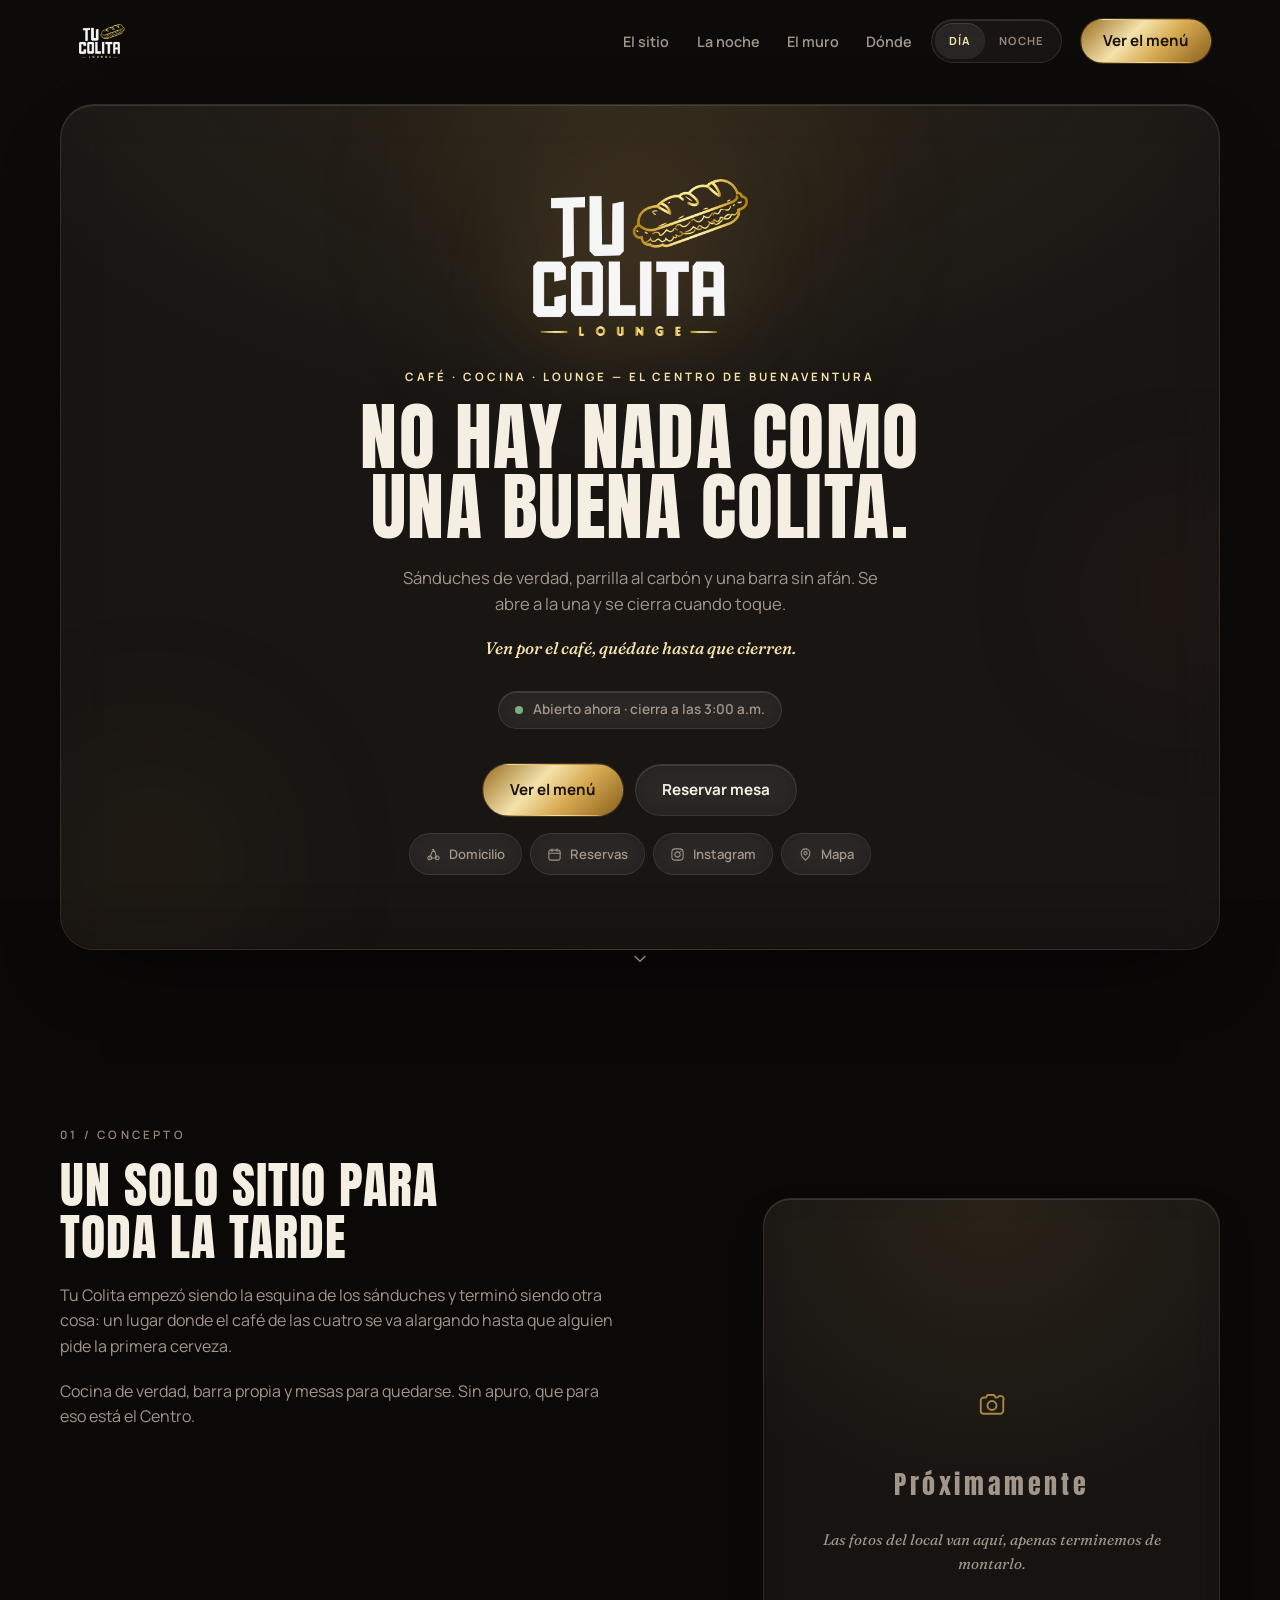
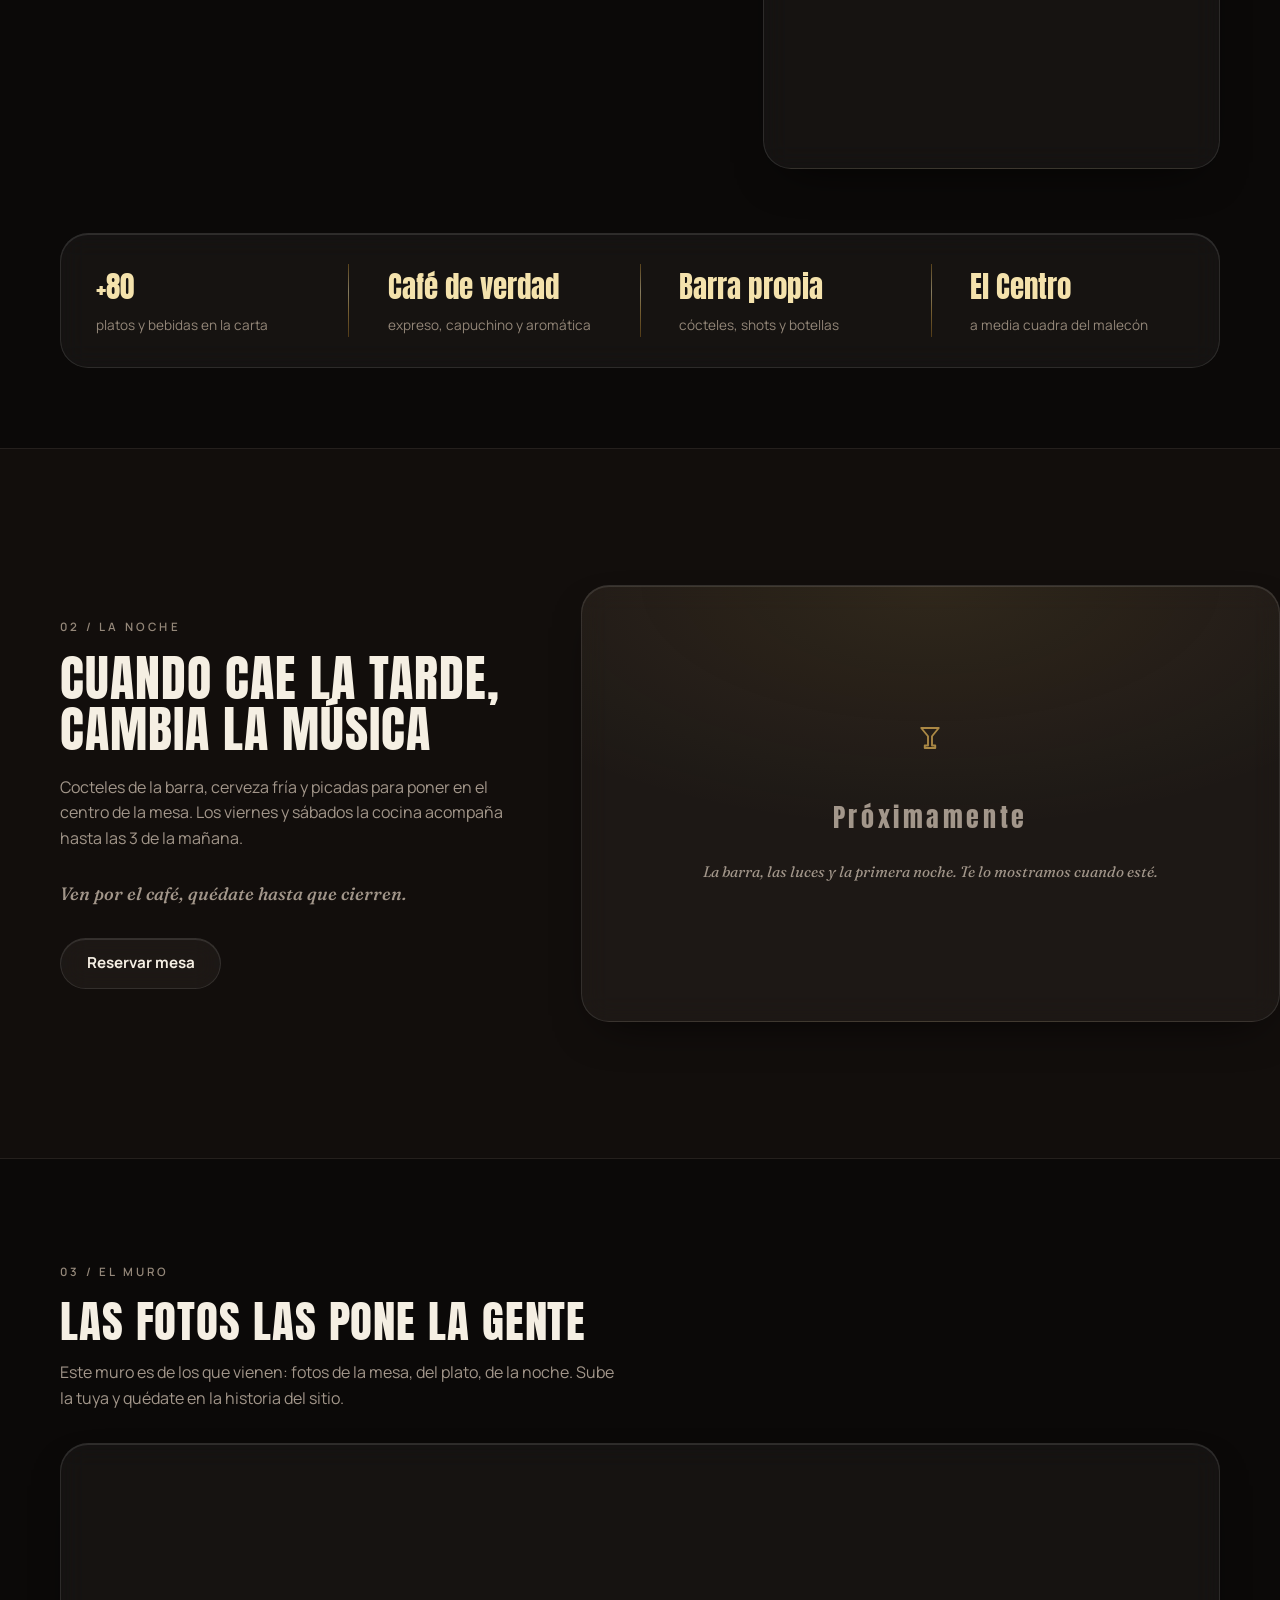
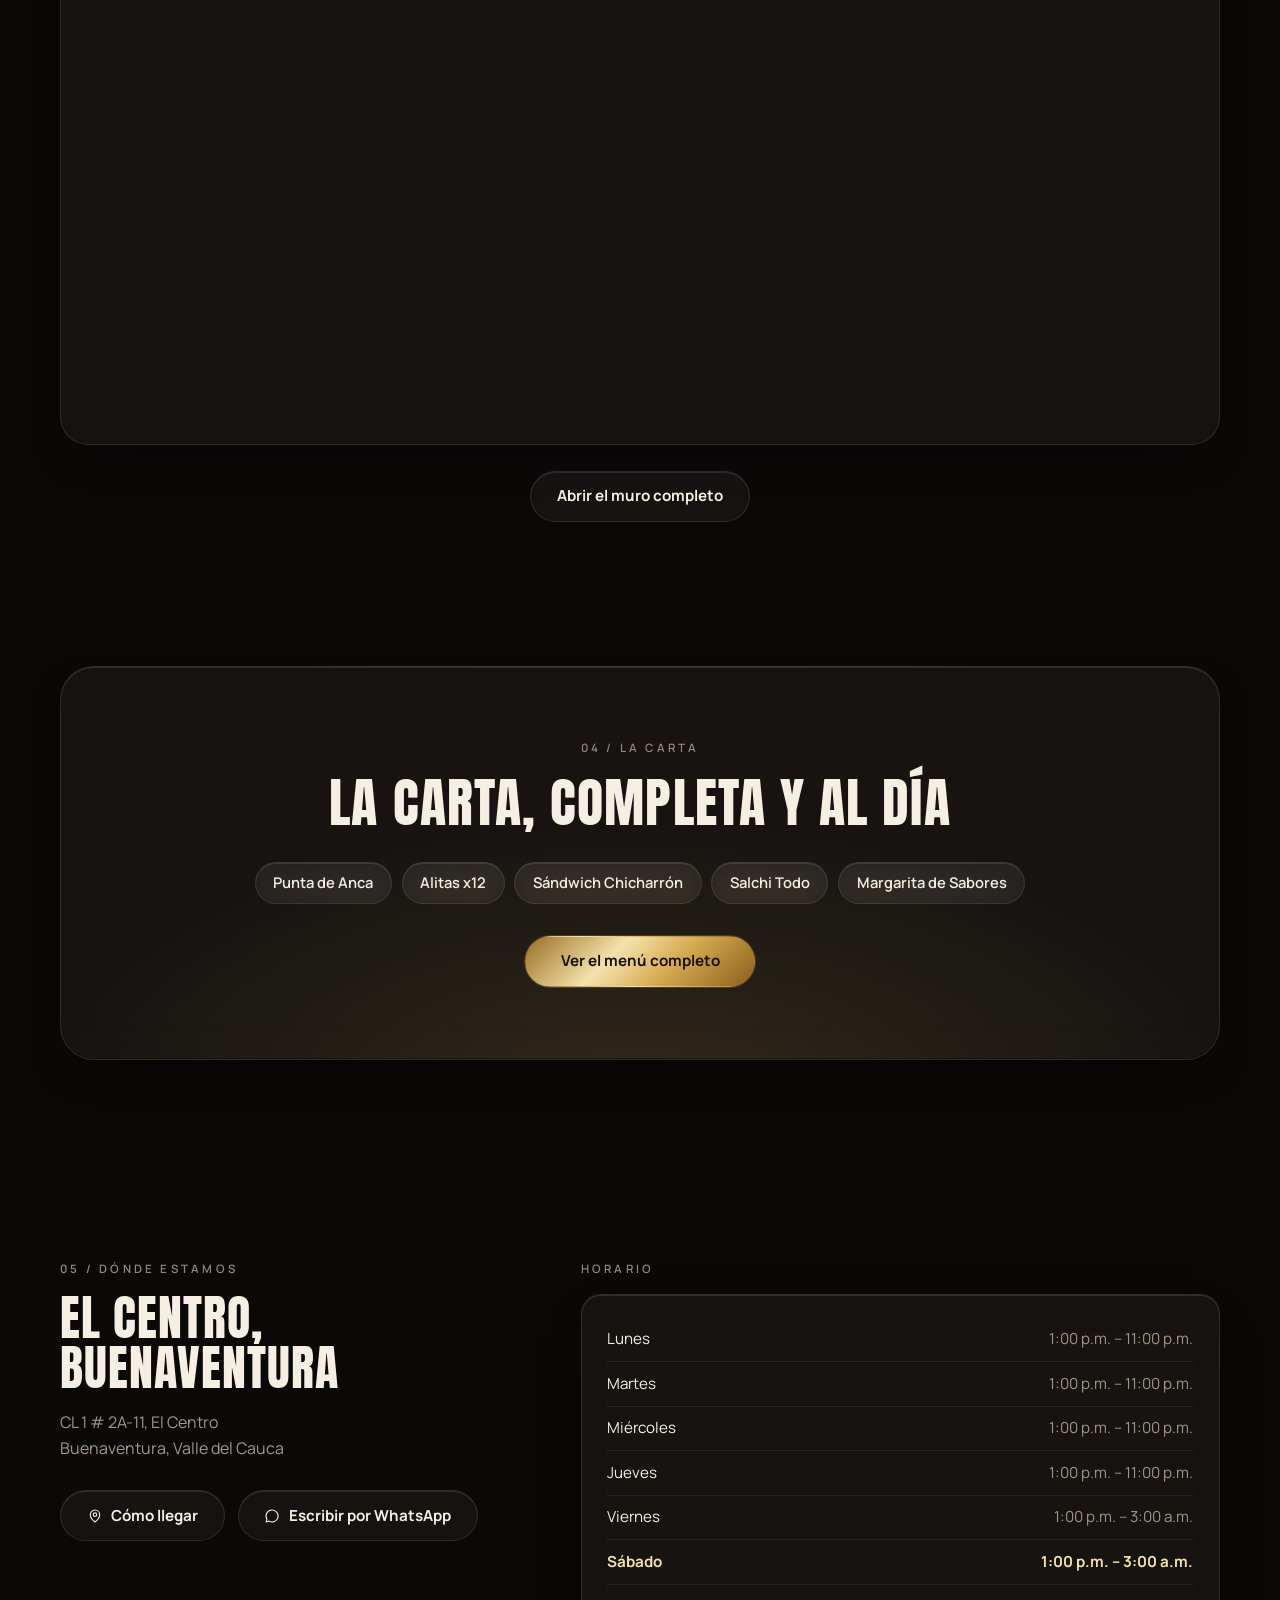
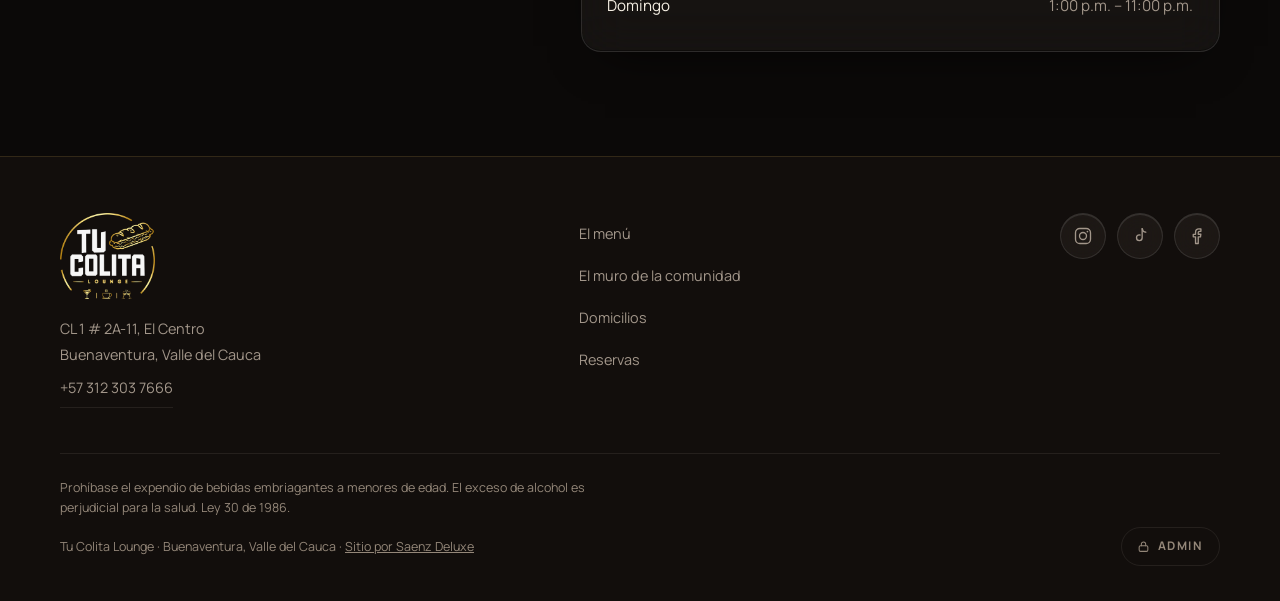
==== commit 69bc4b06: "Hero como tarjeta de vidrio, eslogan nuevo y colisiones cazadas El rombo del filete se montaba sobre" ====
--- a/index.html
+++ b/index.html
@@ -164,6 +164,10 @@
         <li><a href="#muro">El muro</a></li>
         <li><a href="#ubicacion">Dónde</a></li>
       </ul>
+      <div class="conmutador" id="conmutador-tema" role="group" aria-label="Modo de color">
+        <button type="button" data-tema="dia" aria-pressed="false">Día</button>
+        <button type="button" data-tema="noche" aria-pressed="true">Noche</button>
+      </div>
       <a class="btn btn--oro" href="menu.html">Ver el menú</a>
     </div>
   </header>
@@ -171,29 +175,53 @@
   <main>
     <!-- HERO -->
     <section class="hero" id="inicio">
-      <div class="orbes" aria-hidden="true">
-        <span class="orbe orbe--1"></span>
-        <span class="orbe orbe--2"></span>
-        <span class="orbe orbe--3"></span>
-      </div>
-      <div class="contenedor hero__interior">
-        <img class="hero__emblema logo-noche" id="hero-emblema" src="imagenes/emblema.webp"
-             alt="Emblema de Tu Colita Lounge: café, cocina y lounge en Buenaventura"
-             width="300" height="273" fetchpriority="high">
-        <img class="hero__emblema logo-dia" src="imagenes/emblema-tinta.webp" alt=""
-             width="300" height="273" loading="lazy">
-        <h1 id="hero-titulo">Se entra por un café y se sale tarde.</h1>
-        <p class="hero__bajada" id="hero-bajada">Sánduches de verdad, parrilla al carbón y una barra sin afán. El Centro de Buenaventura.</p>
-        <p class="estado" id="estado-negocio">
-          <span class="estado__punto" aria-hidden="true"></span>
-          <span class="estado__texto">Consultando horario…</span>
-        </p>
-        <div class="hero__acciones">
-          <a class="btn btn--oro" href="https://wa.me/573123037666?text=Hola%2C%20quiero%20pedir%20un%20domicilio%20%F0%9F%9B%B5" target="_blank" rel="noopener">
-            <svg width="17" height="17" viewBox="0 0 24 24" fill="none" stroke="currentColor" stroke-width="1.7" stroke-linecap="round" stroke-linejoin="round" aria-hidden="true"><path d="M12 3a9 9 0 0 0-7.7 13.6L3 21l4.5-1.3A9 9 0 1 0 12 3z"/><path d="M9.3 8.6c.15-.3.3-.3.5-.3h.4c.15 0 .35 0 .5.4l.6 1.5c.1.2 0 .35-.1.45l-.4.45c-.1.1-.15.25-.1.4.35.65 1.15 1.55 1.95 1.9.15.05.3 0 .4-.1l.4-.5c.15-.15.25-.15.4-.1l1.4.75c.25.1.35.25.35.4 0 .25-.15.8-.4 1-.25.2-.75.4-1.15.4-1.5 0-3.3-1.05-4.35-2.6-.5-.75-.8-1.55-.8-2.3 0-.65.25-1.15.5-1.4z"/></svg>
-            Pedir domicilio
-          </a>
-          <a class="btn btn--vidrio" href="menu.html">Ver el menú</a>
+      <div class="contenedor">
+        <div class="hero__tarjeta">
+          <div class="orbes" aria-hidden="true">
+            <span class="orbe orbe--1"></span>
+            <span class="orbe orbe--2"></span>
+            <span class="orbe orbe--3"></span>
+          </div>
+          <div class="hero__interior">
+            <img class="hero__marca logo-noche" id="hero-marca" src="imagenes/marca.webp"
+                 alt="Tu Colita Lounge" width="720" height="527" fetchpriority="high">
+            <img class="hero__marca logo-dia" src="imagenes/marca-tinta.webp" alt=""
+                 width="300" height="214" loading="lazy">
+
+            <p class="hero__kicker">Café · Cocina · Lounge — El Centro de Buenaventura</p>
+            <h1 id="hero-titulo">No hay nada como una buena colita.</h1>
+            <p class="hero__bajada" id="hero-bajada">Sánduches de verdad, parrilla al carbón y una barra sin afán. Se abre a la una y se cierra cuando toque.</p>
+            <p class="voz hero__voz" id="hero-voz">Ven por el café, quédate hasta que cierren.</p>
+
+            <p class="estado" id="estado-negocio">
+              <span class="estado__punto" aria-hidden="true"></span>
+              <span class="estado__texto">Consultando horario…</span>
+            </p>
+
+            <div class="hero__acciones">
+              <a class="btn btn--oro" href="menu.html">Ver el menú</a>
+              <a class="btn btn--vidrio" href="https://wa.me/573123037666?text=Hola%2C%20quiero%20reservar%20una%20mesa%20en%20Tu%20Colita%20%E2%9C%A8" target="_blank" rel="noopener">Reservar mesa</a>
+            </div>
+
+            <div class="atajos">
+              <a class="atajo" href="https://wa.me/573123037666?text=Hola%2C%20quiero%20pedir%20un%20domicilio%20%F0%9F%9B%B5" target="_blank" rel="noopener">
+                <svg width="15" height="15" viewBox="0 0 24 24" fill="none" stroke="currentColor" stroke-width="1.7" stroke-linecap="round" stroke-linejoin="round" aria-hidden="true"><circle cx="6" cy="17.5" r="3"/><circle cx="18" cy="17.5" r="3"/><path d="M9 17.5h6M6 17.5 10 7h4l3 10.5M13 7l-1-3h-2"/></svg>
+                Domicilio
+              </a>
+              <a class="atajo" href="https://wa.me/573123037666?text=Hola%2C%20quiero%20reservar%20una%20mesa%20en%20Tu%20Colita%20%E2%9C%A8" target="_blank" rel="noopener">
+                <svg width="15" height="15" viewBox="0 0 24 24" fill="none" stroke="currentColor" stroke-width="1.7" stroke-linecap="round" stroke-linejoin="round" aria-hidden="true"><rect x="3" y="5" width="18" height="16" rx="3"/><line x1="3" y1="10" x2="21" y2="10"/><line x1="8" y1="3" x2="8" y2="7"/><line x1="16" y1="3" x2="16" y2="7"/></svg>
+                Reservas
+              </a>
+              <a class="atajo" href="https://instagram.com/tucolita.lounge" target="_blank" rel="noopener">
+                <svg width="15" height="15" viewBox="0 0 24 24" fill="none" stroke="currentColor" stroke-width="1.7" stroke-linecap="round" stroke-linejoin="round" aria-hidden="true"><rect x="3" y="3" width="18" height="18" rx="5.2"/><circle cx="12" cy="12" r="4.2"/><circle cx="17.3" cy="6.7" r="1.05" fill="currentColor" stroke="none"/></svg>
+                Instagram
+              </a>
+              <a class="atajo" href="https://www.google.com/maps/search/?api=1&amp;query=CL+1+%23+2A-11%2C+El+Centro%2C+Buenaventura%2C+Valle+del+Cauca" target="_blank" rel="noopener">
+                <svg width="15" height="15" viewBox="0 0 24 24" fill="none" stroke="currentColor" stroke-width="1.7" stroke-linecap="round" stroke-linejoin="round" aria-hidden="true"><path d="M12 21s-7-5.5-7-11a7 7 0 0 1 14 0c0 5.5-7 11-7 11z"/><circle cx="12" cy="10" r="2.6"/></svg>
+                Mapa
+              </a>
+            </div>
+          </div>
         </div>
       </div>
       <span class="hero__abajo" aria-hidden="true">
@@ -279,17 +307,19 @@
 
     <!-- 04 / LA CARTA -->
     <section class="seccion carta-cta">
-      <div class="contenedor revelar">
-        <span class="kicker">04 / La carta</span>
-        <h2 id="carta-titulo">La carta, completa y al día</h2>
-        <ul class="carta-cta__platos">
-          <li>Punta de Anca</li>
-          <li>Alitas x12</li>
-          <li>Sándwich Chicharrón</li>
-          <li>Salchi Todo</li>
-          <li>Margarita de Sabores</li>
-        </ul>
-        <a class="btn btn--oro" href="menu.html" style="min-width:230px">Ver el menú completo</a>
+      <div class="contenedor">
+        <div class="carta-cta__tarjeta revelar">
+          <span class="kicker">04 / La carta</span>
+          <h2 id="carta-titulo">La carta, completa y al día</h2>
+          <ul class="carta-cta__platos">
+            <li>Punta de Anca</li>
+            <li>Alitas x12</li>
+            <li>Sándwich Chicharrón</li>
+            <li>Salchi Todo</li>
+            <li>Margarita de Sabores</li>
+          </ul>
+          <a class="btn btn--oro" href="menu.html" style="min-width:230px">Ver el menú completo</a>
+        </div>
       </div>
     </section>
 
@@ -334,8 +364,8 @@
     <div class="contenedor">
       <div class="footer__rejilla">
         <div class="footer__marca">
-          <img class="logo-noche" src="imagenes/marca-chica.webp" alt="Tu Colita Lounge" width="300" height="220">
-          <img class="logo-dia" src="imagenes/marca-tinta.webp" alt="" width="300" height="214" loading="lazy">
+          <img class="logo-noche" src="imagenes/emblema-chico.webp" alt="Tu Colita Lounge" width="300" height="273" loading="lazy">
+          <img class="logo-dia" src="imagenes/emblema-tinta.webp" alt="" width="300" height="273" loading="lazy">
           <address>
             CL 1 # 2A-11, El Centro<br>
             Buenaventura, Valle del Cauca<br>
--- a/estilos.css
+++ b/estilos.css
@@ -73,6 +73,11 @@
   --voz:            "Fraunces", Georgia, serif;
 
   --grano-opacidad: .03;
+
+  /* Margen lateral real del contenedor. Los bloques que salen a sangre
+     lo usan en negativo: calcularlo con 50vw fallaba cuando el bloque
+     ocupaba solo una columna de la rejilla y se pasaba de la pantalla. */
+  --margen-lateral: max(1.25rem, calc((100vw - 1160px) / 2));
 }
 
 /* Modo día ("Tarde"): reasignación cálida clara. El oro se conserva,
@@ -393,6 +398,36 @@
   display:flex; align-items:center;
   text-decoration:none;
   flex:none;
+  min-height:44px;
+}
+
+/* Conmutador Día / Noche: dos pastillas dentro de una cápsula de vidrio */
+.conmutador{
+  display:inline-flex;
+  padding:3px;
+  border-radius:99px;
+  border:1px solid var(--vidrio-borde);
+  background:var(--vidrio);
+  backdrop-filter:var(--desenfoque-sutil);
+  -webkit-backdrop-filter:var(--desenfoque-sutil);
+  box-shadow:var(--vidrio-brillo);
+  flex:none;
+}
+.conmutador button{
+  padding:.4rem .85rem;
+  min-height:36px;
+  border-radius:99px;
+  font-size:.7rem;
+  font-weight:700;
+  letter-spacing:.12em;
+  text-transform:uppercase;
+  color:var(--tinta-tenue);
+  transition:background var(--rapida), color var(--rapida);
+}
+.conmutador button[aria-pressed="true"]{
+  background:var(--vidrio-fuerte);
+  color:var(--oro-texto);
+  box-shadow:var(--vidrio-brillo);
 }
 .nav__logo img{
   height:34px; width:auto;
@@ -407,12 +442,14 @@
 }
 .nav__enlaces a{
   position:relative;
+  display:inline-flex;
+  align-items:center;
+  min-height:40px;
   text-decoration:none;
   font-weight:600;
   font-size:.9rem;
   color:var(--tinta-suave);
   transition:color var(--rapida);
-  padding-block:.3rem;
 }
 /* Subrayado dorado que crece desde el centro */
 .nav__enlaces a::after{
@@ -435,50 +472,98 @@
 }
 
 /* ------------------------------------------------------------
-   HERO
+   HERO — una sola pieza de vidrio flotando sobre el fondo.
+   Los orbes viven dentro de la tarjeta, así que el halo dorado
+   se ve como luz atrapada en el cristal.
    ------------------------------------------------------------ */
 .hero{
   min-height:100svh;
   display:flex;
   align-items:center;
+  position:relative;
+  padding:6.5rem 0 3.5rem;
+}
+.hero__tarjeta{
+  position:relative;
+  overflow:hidden;
   text-align:center;
-  position:relative;
-  padding:7.5rem 0 4.5rem;
-  overflow:hidden;
+  border-radius:clamp(20px, 3vw, 34px);
+  padding:clamp(2.6rem,6vw,4.6rem) clamp(1.4rem,4vw,3.5rem);
+  background:
+    radial-gradient(ellipse 90% 70% at 50% -10%, rgba(216,172,84,.13), transparent 68%),
+    var(--vidrio);
+  backdrop-filter:var(--desenfoque);
+  -webkit-backdrop-filter:var(--desenfoque);
+  border:1px solid var(--vidrio-borde);
+  box-shadow:var(--vidrio-brillo), var(--vidrio-hondo), var(--sombra-honda);
 }
 .hero__interior{ position:relative; z-index:2 }
 
-/* El emblema flota y responde muy sutilmente al puntero */
-.hero__emblema{
-  width:clamp(190px, 38vw, 300px);
-  margin:0 auto 2.2rem;
-  filter:drop-shadow(0 0 70px rgba(216,172,84,.22));
+/* La marca del hero es el bloque sin círculo, a tamaño contenido:
+   el titular es el que manda, no el logo. */
+.hero__marca{
+  width:clamp(150px, 26vw, 215px);
+  height:auto;
+  margin:0 auto clamp(1.4rem,3vw,2rem);
+  filter:drop-shadow(0 0 48px rgba(216,172,84,.24));
   animation:flotar 7s ease-in-out infinite;
-  transform-style:preserve-3d;
   will-change:transform;
 }
 @keyframes flotar{
   0%,100%{ transform:translateY(0) }
-  50%    { transform:translateY(-10px) }
+  50%    { transform:translateY(-8px) }
+}
+
+.hero__kicker{
+  font-weight:700;
+  font-size:.72rem;
+  letter-spacing:.26em;
+  text-transform:uppercase;
+  color:var(--oro-texto);
+  margin-bottom:1rem;
 }
 
 .hero h1{
-  font-size:clamp(2.5rem, 8.4vw, 5rem);
-  line-height:.94;
-  max-width:15ch;
+  font-size:clamp(2.3rem, 7.4vw, 4.6rem);
+  line-height:.95;
+  max-width:16ch;
   margin-inline:auto;
 }
 .hero__bajada{
-  max-width:46ch;
-  margin:1.5rem auto 0;
-  color:var(--tinta-suave);
-  font-size:1.06rem;
-}
+  max-width:48ch;
+  margin:1.4rem auto 0;
+  color:var(--tinta-suave);
+  font-size:1.04rem;
+}
+.hero__voz{ display:block; margin-top:1.1rem; font-size:1.05rem; color:var(--oro-texto) }
 .hero__acciones{
   display:flex; flex-wrap:wrap; gap:.8rem;
   justify-content:center;
-  margin-top:2.4rem;
-}
+  margin-top:2.2rem;
+}
+
+/* Fila de atajos: pastillas pequeñas con icono */
+.atajos{
+  display:flex; flex-wrap:wrap; gap:.55rem;
+  justify-content:center;
+  margin-top:1.1rem;
+}
+.atajo{
+  display:inline-flex; align-items:center; gap:.45rem;
+  min-height:42px;
+  padding:.45rem 1rem;
+  border-radius:99px;
+  font-size:.82rem;
+  font-weight:600;
+  text-decoration:none;
+  color:var(--tinta-suave);
+  border:1px solid var(--vidrio-borde);
+  background:var(--vidrio);
+  backdrop-filter:var(--desenfoque-sutil);
+  -webkit-backdrop-filter:var(--desenfoque-sutil);
+  transition:color var(--rapida), border-color var(--rapida), transform var(--rapida);
+}
+.atajo:hover{ color:var(--oro-texto); border-color:var(--oro); transform:translateY(-2px) }
 
 /* Flecha de "sigue bajando" */
 .hero__abajo{
@@ -542,12 +627,19 @@
 .concepto p{ color:var(--tinta-suave); margin-top:1.2rem; max-width:56ch }
 .concepto__media{ margin-top:clamp(2rem,6vw,4.5rem) }
 
-/* Fichas de datos duros, separadas por filetes verticales */
+/* Fichas de datos duros: una sola tira de vidrio, separadas por filetes */
 .fichas{
   display:flex;
   flex-wrap:wrap;
   gap:clamp(1.2rem,3vw,2.4rem);
   margin-top:clamp(2.5rem,6vw,4rem);
+  padding:clamp(1.3rem,3vw,1.9rem) clamp(1.3rem,3vw,2.2rem);
+  border-radius:var(--radio-xl);
+  background:var(--vidrio);
+  backdrop-filter:var(--desenfoque-sutil);
+  -webkit-backdrop-filter:var(--desenfoque-sutil);
+  border:1px solid var(--vidrio-borde);
+  box-shadow:var(--vidrio-brillo);
 }
 .ficha{ flex:1 1 150px }
 .ficha__dato{
@@ -574,8 +666,8 @@
 .noche h2{ font-size:clamp(1.9rem,4.6vw,3.1rem) }
 .noche p{ color:var(--tinta-suave); margin-top:1.2rem; max-width:48ch }
 .noche .voz{ display:block; margin-top:1.8rem; font-size:1.12rem }
-/* La foto rompe el contenedor hacia el borde derecho */
-.noche__media{ margin-right:calc(50% - 50vw) }
+/* La foto rompe el contenedor hasta el borde derecho de la pantalla */
+.noche__media{ margin-right:calc(-1 * var(--margen-lateral)) }
 
 /* ------------------------------------------------------------
    PRÓXIMAMENTE — marco de vidrio donde irán las fotos del local.
@@ -656,16 +748,21 @@
 }
 .muro__pie{ margin-top:1.6rem; display:flex; justify-content:center }
 
-/* 04 / LA CARTA — CTA ancho, sin precios (que den ganas, no cuentas) */
-.carta-cta{
+/* 04 / LA CARTA — tarjeta de vidrio, sin precios (que den ganas, no cuentas) */
+.carta-cta{ padding:clamp(1rem,4vw,2.5rem) 0 clamp(4rem,9vw,6rem) }
+.carta-cta__tarjeta{
   position:relative;
-  border-block:1px solid var(--linea);
-  padding:clamp(4rem,9vw,6.5rem) 0;
+  overflow:hidden;
   text-align:center;
-  overflow:hidden;
+  padding:clamp(2.8rem,7vw,4.5rem) clamp(1.4rem,4vw,3rem);
+  border-radius:clamp(20px, 3vw, 34px);
   background:
-    radial-gradient(ellipse 70% 120% at 50% 130%, rgba(216,172,84,.13), transparent 68%),
-    var(--superficie);
+    radial-gradient(ellipse 80% 120% at 50% 118%, rgba(216,172,84,.16), transparent 66%),
+    var(--vidrio);
+  backdrop-filter:var(--desenfoque);
+  -webkit-backdrop-filter:var(--desenfoque);
+  border:1px solid var(--vidrio-borde);
+  box-shadow:var(--vidrio-brillo), var(--vidrio-hondo), var(--sombra);
 }
 .carta-cta h2{ font-size:clamp(2rem,5.6vw,3.4rem) }
 .carta-cta__platos{
@@ -727,10 +824,24 @@
   align-items:flex-start;
   justify-content:space-between;
 }
-.footer__marca img{ height:64px; width:auto; margin-bottom:1rem }
+.footer__marca img{ height:86px; width:auto; margin-bottom:1.1rem }
 .footer address{ font-style:normal; color:var(--tinta-suave); font-size:.9rem; line-height:1.8 }
-.footer__enlaces{ list-style:none; display:grid; gap:.6rem; font-size:.9rem }
-.footer__enlaces a{ color:var(--tinta-suave); text-decoration:none; transition:color var(--rapida) }
+/* Los enlaces del pie se tocan con el pulgar: área cómoda, no una línea de texto */
+.footer address a{
+  display:inline-flex; align-items:center;
+  min-height:40px;
+  text-decoration:none;
+  border-bottom:1px solid var(--linea-suave);
+}
+.footer address a:hover{ color:var(--oro-claro) }
+.footer__enlaces{ list-style:none; display:grid; font-size:.9rem }
+.footer__enlaces a{
+  display:inline-flex; align-items:center;
+  min-height:42px;
+  color:var(--tinta-suave);
+  text-decoration:none;
+  transition:color var(--rapida);
+}
 .footer__enlaces a:hover{ color:var(--oro-claro) }
 
 .redes{ display:flex; gap:.7rem }
@@ -757,7 +868,11 @@
   display:grid;
   gap:.6rem;
 }
-.footer__legal a{ color:inherit }
+.footer__legal a{
+  color:inherit;
+  display:inline-flex; align-items:center;
+  min-height:38px;
+}
 .aviso-licor{ max-width:70ch }
 
 .footer__cierre{
@@ -849,7 +964,7 @@
   display:flex; align-items:center; gap:.9rem;
   min-height:64px;
 }
-.cab-menu__logo{ display:flex; align-items:center; text-decoration:none; flex:none }
+.cab-menu__logo{ display:flex; align-items:center; text-decoration:none; flex:none; min-height:44px }
 .cab-menu__logo img{ height:30px; width:auto }
 .cab-menu__acciones{
   margin-left:auto;
@@ -1003,8 +1118,8 @@
   overflow-x:auto;
   scrollbar-width:none;
   -webkit-overflow-scrolling:touch;
-  margin-inline:calc(50% - 50vw);
-  padding-inline:max(1.25rem, calc(50vw - 580px));
+  margin-inline:calc(-1 * var(--margen-lateral));
+  padding-inline:var(--margen-lateral);
 }
 .pastillas::-webkit-scrollbar{ display:none }
 .pastillas__fila{
@@ -1038,9 +1153,12 @@
 .categoria__cab p{
   color:var(--tinta-suave);
   font-size:.92rem;
-  margin:.45rem 0 1rem;
+  margin:.45rem 0 0;
   max-width:52ch;
 }
+/* El filete va siempre separado del bloque de arriba, haya descripción
+   o no: sin este margen el rombo se monta sobre las tildes del título. */
+.categoria__cab .filete{ margin-top:1.1rem }
 
 /* Tarjeta de producto */
 .productos{ display:grid; gap:.7rem }
@@ -1696,7 +1814,7 @@
   .noche__rejilla,
   .ubicacion__rejilla{ grid-template-columns:1fr }
   .concepto__media{ margin-top:0; max-width:440px }
-  .noche__media{ margin-inline:calc(50% - 50vw) }
+  .noche__media{ margin-inline:calc(-1 * var(--margen-lateral)) }
   .noche__media .proximamente{ border-radius:0; border-inline:0 }
   .noche__rejilla{ gap:2.5rem }
   .filtros{ gap:.45rem }
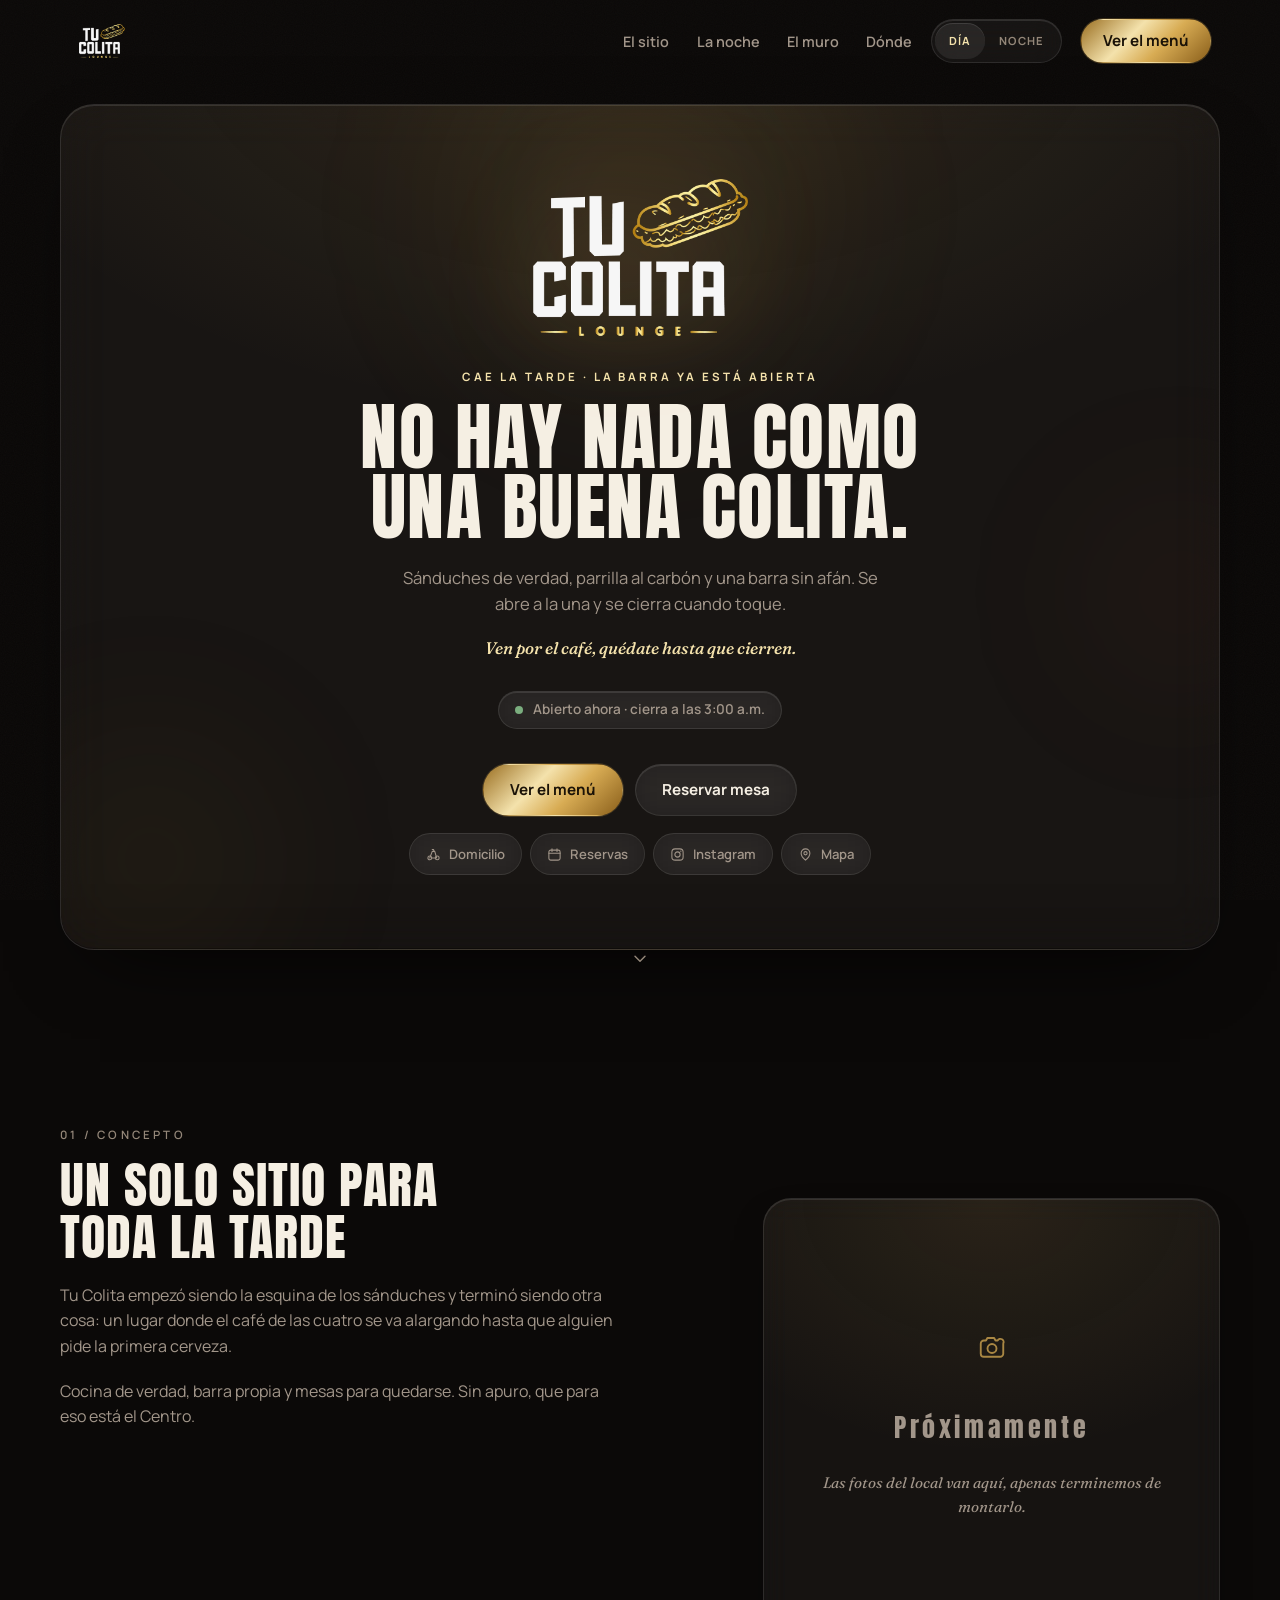
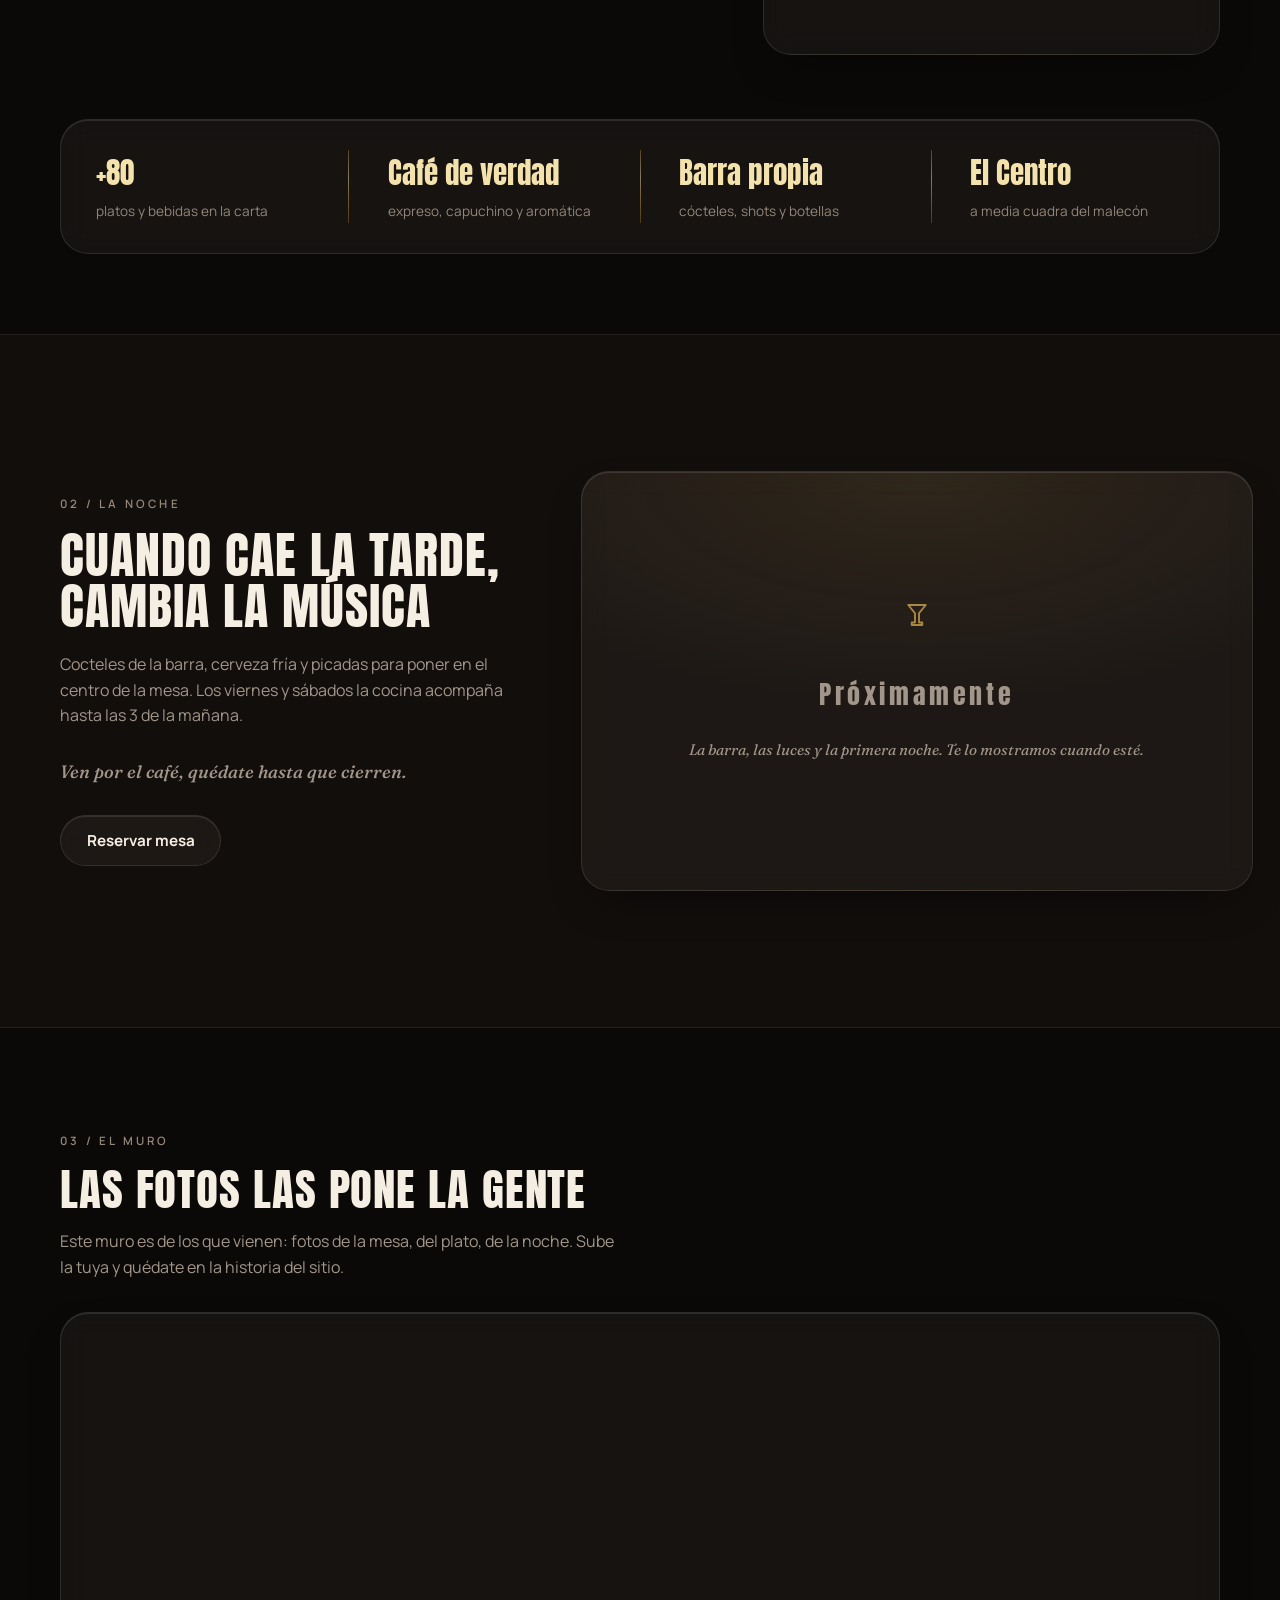
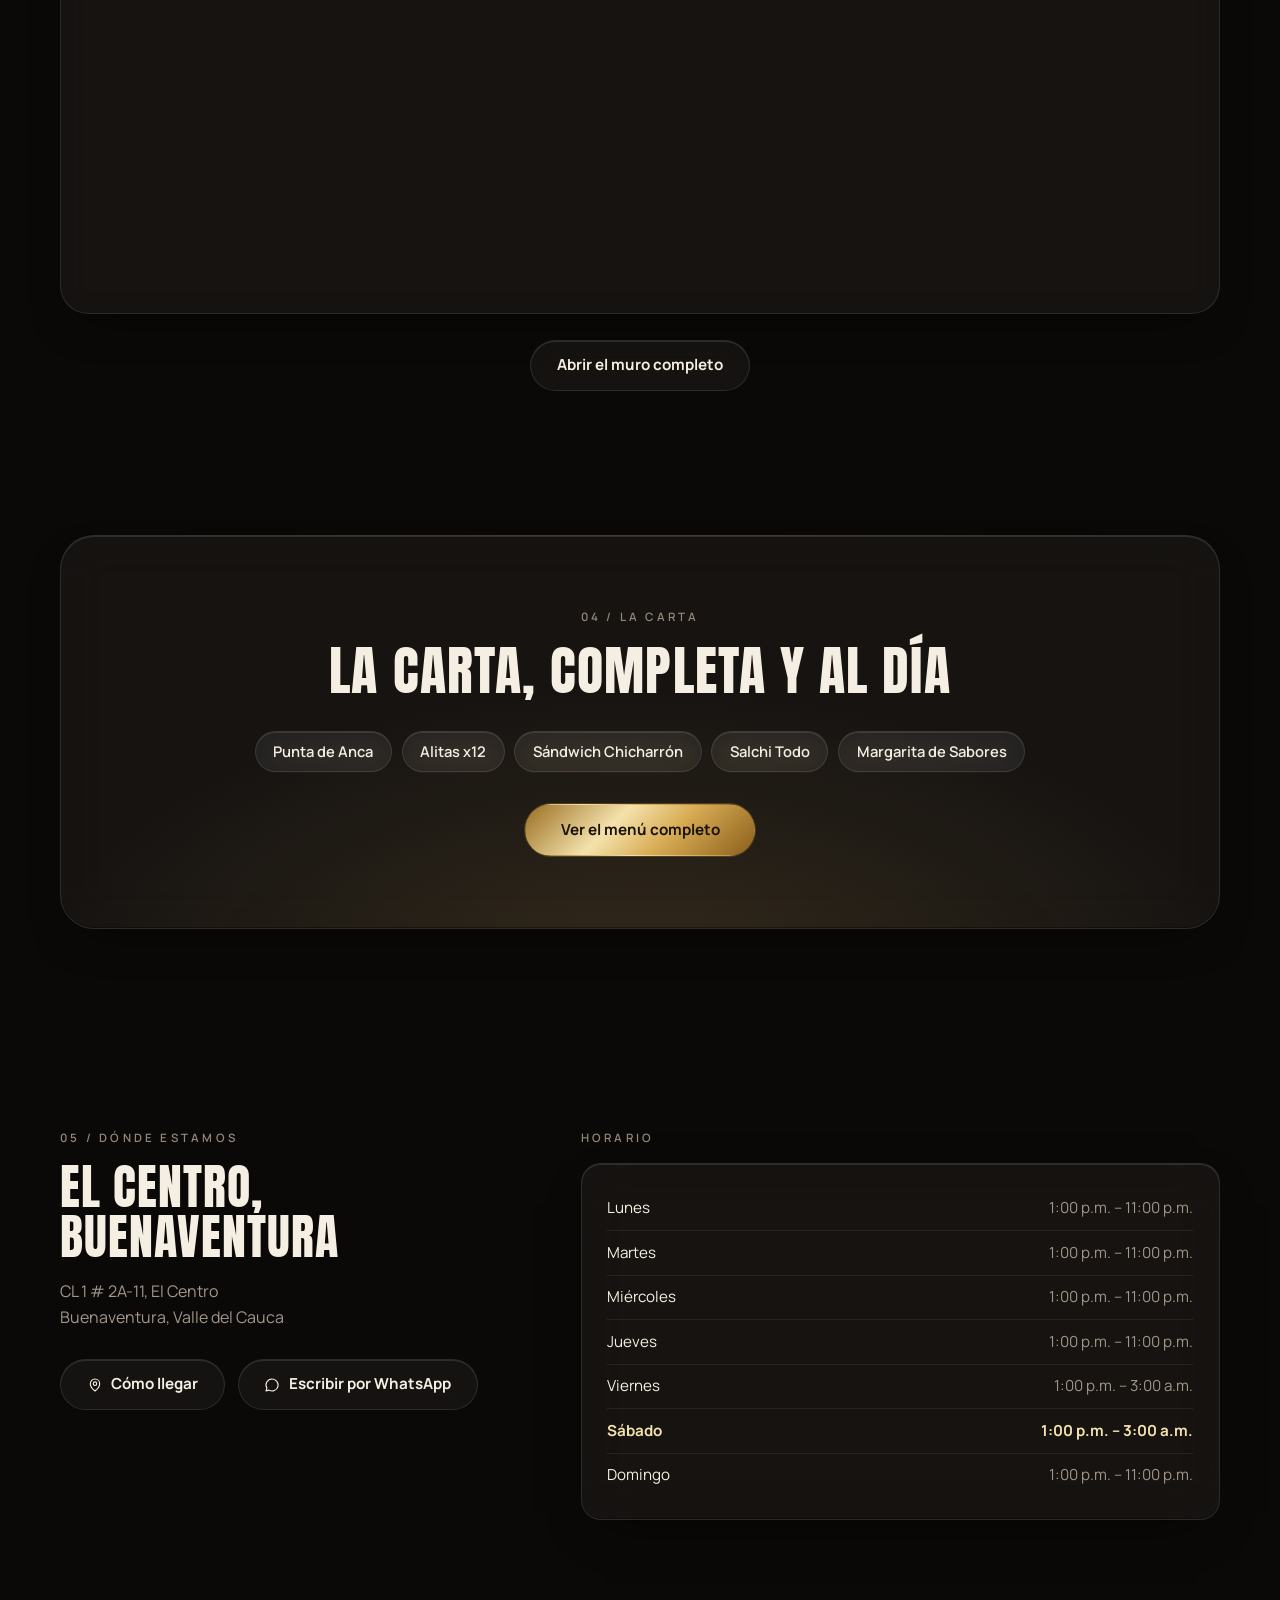
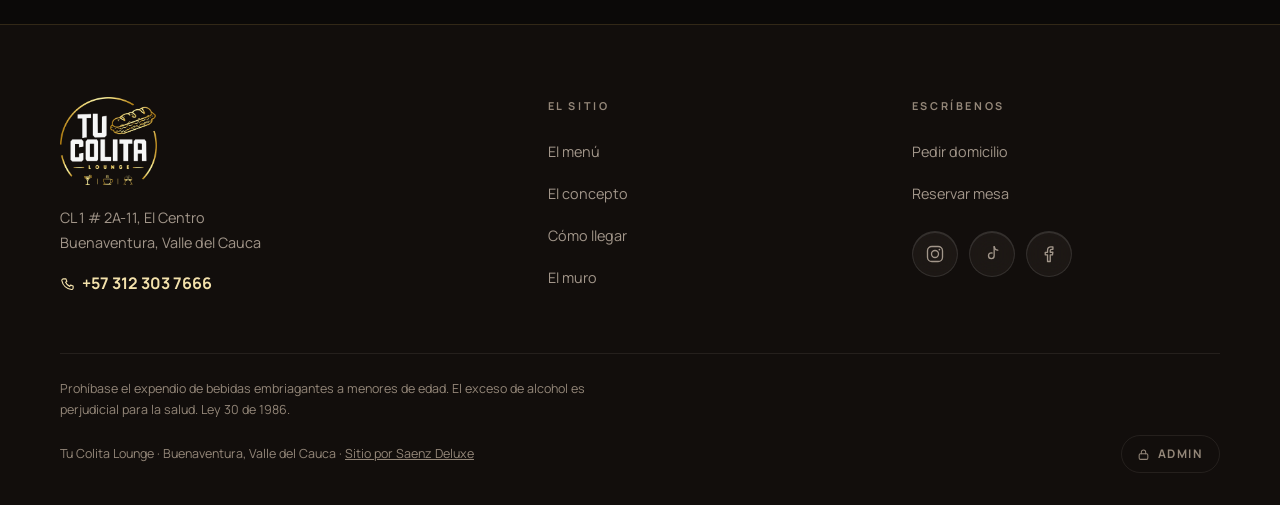
==== commit 2ed730be: "Panel estilo caja registradora, pie reordenado y saludo por hora Panel - Se acabaron los campos técn" ====
--- a/index.html
+++ b/index.html
@@ -188,7 +188,7 @@
             <img class="hero__marca logo-dia" src="imagenes/marca-tinta.webp" alt=""
                  width="300" height="214" loading="lazy">
 
-            <p class="hero__kicker">Café · Cocina · Lounge — El Centro de Buenaventura</p>
+            <p class="hero__kicker" id="hero-kicker">Café · Cocina · Lounge — El Centro de Buenaventura</p>
             <h1 id="hero-titulo">No hay nada como una buena colita.</h1>
             <p class="hero__bajada" id="hero-bajada">Sánduches de verdad, parrilla al carbón y una barra sin afán. Se abre a la una y se cierra cuando toque.</p>
             <p class="voz hero__voz" id="hero-voz">Ven por el café, quédate hasta que cierren.</p>
@@ -368,26 +368,41 @@
           <img class="logo-dia" src="imagenes/emblema-tinta.webp" alt="" width="300" height="273" loading="lazy">
           <address>
             CL 1 # 2A-11, El Centro<br>
-            Buenaventura, Valle del Cauca<br>
-            <a href="tel:+573123037666">+57 312 303 7666</a>
+            Buenaventura, Valle del Cauca
           </address>
-        </div>
-        <ul class="footer__enlaces">
-          <li><a href="menu.html">El menú</a></li>
-          <li><a href="https://padlet.com/tucolita/tu-colita-lounge-s023stey0vqshekxe2nj" target="_blank" rel="noopener">El muro de la comunidad</a></li>
-          <li><a href="https://wa.me/573123037666?text=Hola%2C%20quiero%20pedir%20un%20domicilio%20%F0%9F%9B%B5" target="_blank" rel="noopener">Domicilios</a></li>
-          <li><a href="https://wa.me/573123037666?text=Hola%2C%20quiero%20reservar%20una%20mesa%20en%20Tu%20Colita%20%E2%9C%A8" target="_blank" rel="noopener">Reservas</a></li>
-        </ul>
-        <div class="redes">
-          <a href="https://instagram.com/tucolita.lounge" target="_blank" rel="noopener" aria-label="Instagram de Tu Colita">
-            <svg width="20" height="20" viewBox="0 0 24 24" fill="none" stroke="currentColor" stroke-width="1.6" stroke-linecap="round" stroke-linejoin="round" aria-hidden="true"><rect x="3" y="3" width="18" height="18" rx="5.2"/><circle cx="12" cy="12" r="4.2"/><circle cx="17.3" cy="6.7" r="1.05" fill="currentColor" stroke="none"/></svg>
+          <a class="footer__tel" href="tel:+573123037666">
+            <svg width="15" height="15" viewBox="0 0 24 24" fill="none" stroke="currentColor" stroke-width="1.8" stroke-linecap="round" stroke-linejoin="round" aria-hidden="true"><path d="M6.5 3h3l1.5 4-2 1.5a12 12 0 0 0 6.5 6.5L17 13l4 1.5v3a2.5 2.5 0 0 1-2.8 2.5A17.5 17.5 0 0 1 3 5.8 2.5 2.5 0 0 1 5.5 3z"/></svg>
+            +57 312 303 7666
           </a>
-          <a href="https://tiktok.com/@tucolita.lounge" target="_blank" rel="noopener" aria-label="TikTok de Tu Colita">
-            <svg width="20" height="20" viewBox="0 0 24 24" fill="none" stroke="currentColor" stroke-width="1.6" stroke-linecap="round" stroke-linejoin="round" aria-hidden="true"><path d="M14.6 3.2v10.9a3.4 3.4 0 1 1-3.4-3.4c.28 0 .55.03.8.1"/><path d="M14.6 3.2c.32 2.32 2.03 4.02 4.35 4.25"/></svg>
-          </a>
-          <a href="https://facebook.com/tucolita.lounge" target="_blank" rel="noopener" aria-label="Facebook de Tu Colita">
-            <svg width="20" height="20" viewBox="0 0 24 24" fill="none" stroke="currentColor" stroke-width="1.6" stroke-linecap="round" stroke-linejoin="round" aria-hidden="true"><path d="M13.5 21v-8h2.7l.4-3.1h-3.1V7.9c0-.9.25-1.5 1.55-1.5h1.65V3.62c-.29-.04-1.27-.13-2.42-.13-2.4 0-4.04 1.47-4.04 4.16v2.32H7.5V13h2.74v8z"/></svg>
-          </a>
+        </div>
+
+        <div>
+          <p class="footer__titulo">El sitio</p>
+          <ul class="footer__enlaces">
+            <li><a href="menu.html">El menú</a></li>
+            <li><a href="#concepto">El concepto</a></li>
+            <li><a href="#ubicacion">Cómo llegar</a></li>
+            <li><a href="https://padlet.com/tucolita/tu-colita-lounge-s023stey0vqshekxe2nj" target="_blank" rel="noopener">El muro</a></li>
+          </ul>
+        </div>
+
+        <div>
+          <p class="footer__titulo">Escríbenos</p>
+          <ul class="footer__enlaces">
+            <li><a href="https://wa.me/573123037666?text=Hola%2C%20quiero%20pedir%20un%20domicilio%20%F0%9F%9B%B5" target="_blank" rel="noopener">Pedir domicilio</a></li>
+            <li><a href="https://wa.me/573123037666?text=Hola%2C%20quiero%20reservar%20una%20mesa%20en%20Tu%20Colita%20%E2%9C%A8" target="_blank" rel="noopener">Reservar mesa</a></li>
+          </ul>
+          <div class="redes" style="margin-top:1rem">
+            <a href="https://instagram.com/tucolita.lounge" target="_blank" rel="noopener" aria-label="Instagram de Tu Colita">
+              <svg width="20" height="20" viewBox="0 0 24 24" fill="none" stroke="currentColor" stroke-width="1.6" stroke-linecap="round" stroke-linejoin="round" aria-hidden="true"><rect x="3" y="3" width="18" height="18" rx="5.2"/><circle cx="12" cy="12" r="4.2"/><circle cx="17.3" cy="6.7" r="1.05" fill="currentColor" stroke="none"/></svg>
+            </a>
+            <a href="https://tiktok.com/@tucolita.lounge" target="_blank" rel="noopener" aria-label="TikTok de Tu Colita">
+              <svg width="20" height="20" viewBox="0 0 24 24" fill="none" stroke="currentColor" stroke-width="1.6" stroke-linecap="round" stroke-linejoin="round" aria-hidden="true"><path d="M14.6 3.2v10.9a3.4 3.4 0 1 1-3.4-3.4c.28 0 .55.03.8.1"/><path d="M14.6 3.2c.32 2.32 2.03 4.02 4.35 4.25"/></svg>
+            </a>
+            <a href="https://facebook.com/tucolita.lounge" target="_blank" rel="noopener" aria-label="Facebook de Tu Colita">
+              <svg width="20" height="20" viewBox="0 0 24 24" fill="none" stroke="currentColor" stroke-width="1.6" stroke-linecap="round" stroke-linejoin="round" aria-hidden="true"><path d="M13.5 21v-8h2.7l.4-3.1h-3.1V7.9c0-.9.25-1.5 1.55-1.5h1.65V3.62c-.29-.04-1.27-.13-2.42-.13-2.4 0-4.04 1.47-4.04 4.16v2.32H7.5V13h2.74v8z"/></svg>
+            </a>
+          </div>
         </div>
       </div>
 
--- a/estilos.css
+++ b/estilos.css
@@ -115,6 +115,10 @@
    ------------------------------------------------------------ */
 *,*::before,*::after{ box-sizing:border-box; margin:0; padding:0 }
 
+/* Varias piezas llevan display propio, que le gana al atributo hidden.
+   Esta regla hace que hidden signifique siempre lo que dice. */
+[hidden]{ display:none !important }
+
 html{
   scroll-behavior:smooth;
   -webkit-text-size-adjust:100%;
@@ -691,8 +695,8 @@
   border:1px solid var(--vidrio-borde);
   box-shadow:var(--vidrio-brillo), var(--sombra);
 }
-.proximamente--alto{ aspect-ratio:4/5 }
-.proximamente--ancho{ aspect-ratio:16/10 }
+.proximamente--alto{ aspect-ratio:1/1; max-height:460px }
+.proximamente--ancho{ aspect-ratio:16/10; max-height:420px }
 /* Brillo que barre el marco muy de vez en cuando */
 .proximamente::after{
   content:"";
@@ -815,25 +819,37 @@
    ------------------------------------------------------------ */
 .footer{
   border-top:1px solid var(--linea);
-  padding:3.5rem 0 2.2rem;
+  padding:clamp(3rem,7vw,4.5rem) 0 2rem;
   background:var(--fondo-2);
 }
+/* Tres columnas que comparten línea de base arriba. En angosto se
+   apilan y todo queda centrado. */
 .footer__rejilla{
-  display:flex; flex-wrap:wrap;
-  gap:2.5rem;
-  align-items:flex-start;
-  justify-content:space-between;
-}
-.footer__marca img{ height:86px; width:auto; margin-bottom:1.1rem }
-.footer address{ font-style:normal; color:var(--tinta-suave); font-size:.9rem; line-height:1.8 }
-/* Los enlaces del pie se tocan con el pulgar: área cómoda, no una línea de texto */
-.footer address a{
-  display:inline-flex; align-items:center;
-  min-height:40px;
+  display:grid;
+  grid-template-columns:1.4fr 1fr 1fr;
+  gap:clamp(2rem,5vw,3.5rem);
+  align-items:start;
+}
+.footer__titulo{
+  font-size:.68rem;
+  font-weight:700;
+  letter-spacing:.24em;
+  text-transform:uppercase;
+  color:var(--tinta-tenue);
+  margin-bottom:1rem;
+}
+.footer__marca img{ height:88px; width:auto; margin-bottom:1.2rem }
+.footer address{ font-style:normal; color:var(--tinta-suave); font-size:.9rem; line-height:1.75 }
+.footer__tel{
+  display:inline-flex; align-items:center; gap:.45rem;
+  min-height:42px;
+  margin-top:.5rem;
+  font-weight:700;
+  color:var(--oro-texto);
   text-decoration:none;
-  border-bottom:1px solid var(--linea-suave);
-}
-.footer address a:hover{ color:var(--oro-claro) }
+}
+.footer__tel:hover{ color:var(--oro) }
+
 .footer__enlaces{ list-style:none; display:grid; font-size:.9rem }
 .footer__enlaces a{
   display:inline-flex; align-items:center;
@@ -844,7 +860,7 @@
 }
 .footer__enlaces a:hover{ color:var(--oro-claro) }
 
-.redes{ display:flex; gap:.7rem }
+.redes{ display:flex; gap:.7rem; flex-wrap:wrap }
 .redes a{
   display:grid; place-items:center;
   width:46px; height:46px;
@@ -860,24 +876,39 @@
 .redes a:hover{ color:var(--oro-claro); border-color:var(--oro); transform:translateY(-3px) }
 
 .footer__legal{
-  margin-top:2.8rem;
+  margin-top:clamp(2.2rem,5vw,3rem);
   padding-top:1.5rem;
   border-top:1px solid var(--linea-suave);
   font-size:.78rem;
   color:var(--tinta-tenue);
   display:grid;
-  gap:.6rem;
+  gap:.9rem;
 }
 .footer__legal a{
   color:inherit;
   display:inline-flex; align-items:center;
   min-height:38px;
 }
-.aviso-licor{ max-width:70ch }
+.aviso-licor{ max-width:70ch; line-height:1.7 }
 
 .footer__cierre{
-  display:flex; flex-wrap:wrap; gap:.8rem 1.2rem;
+  display:flex; flex-wrap:wrap; gap:.8rem 1.4rem;
   align-items:center; justify-content:space-between;
+}
+.footer__cierre p{ margin:0 }
+
+@media (max-width:860px){
+  .footer__rejilla{ grid-template-columns:1fr 1fr; gap:2.4rem }
+  .footer__marca{ grid-column:1 / -1 }
+}
+@media (max-width:560px){
+  .footer{ text-align:center }
+  .footer__rejilla{ grid-template-columns:1fr; justify-items:center; gap:2.6rem }
+  .footer__marca img{ margin-inline:auto }
+  .footer__enlaces{ justify-items:center }
+  .footer__legal{ justify-items:center }
+  .footer__cierre{ justify-content:center; text-align:center }
+  .aviso-licor{ text-align:center }
 }
 /* Botón de administración: discreto, al final del todo */
 .btn-admin{
@@ -1518,8 +1549,14 @@
   border:1px solid var(--vidrio-borde);
   box-shadow:var(--vidrio-brillo), var(--sombra-honda);
 }
-.adm-entrada__caja img{ height:72px; width:auto; margin:0 auto 1.3rem }
+.adm-entrada__caja img{ height:46px; width:auto; margin:0 auto 1.4rem }
 .adm-entrada__caja h1{ font-size:1.3rem; text-align:center }
+.adm-sub{
+  text-align:center;
+  font-size:.88rem;
+  color:var(--tinta-suave);
+  margin-top:.5rem;
+}
 
 .campo{ display:grid; gap:.4rem; margin-top:1.1rem }
 .campo label{ font-size:.82rem; font-weight:700; color:var(--tinta-suave) }
@@ -1611,39 +1648,171 @@
 }
 .adm-pestana.activa{ color:var(--oro-texto); border-bottom-color:var(--oro) }
 
-.adm-categoria{
-  border:1px solid var(--vidrio-borde);
+/* Barra de acciones: buscar + agregar */
+.adm-barra{
+  display:flex; gap:.6rem; align-items:center;
+  flex-wrap:wrap;
+  margin-bottom:1rem;
+}
+.adm-buscar{ position:relative; flex:1; min-width:180px }
+.adm-buscar svg{
+  position:absolute; left:1rem; top:50%;
+  transform:translateY(-50%);
+  color:var(--tinta-tenue);
+  pointer-events:none;
+}
+.adm-buscar input{
+  width:100%;
+  min-height:48px;
+  padding:.6rem 1rem .6rem 2.9rem;
+  border-radius:99px;
+  background:var(--vidrio);
+  border:1px solid var(--vidrio-borde);
+  color:var(--tinta);
+}
+.adm-buscar input:focus{ outline:none; border-color:var(--oro) }
+
+.adm-filtros{
+  display:flex; gap:.4rem;
+  overflow-x:auto;
+  scrollbar-width:none;
+  padding-bottom:.4rem;
+  margin-bottom:.8rem;
+}
+.adm-filtros::-webkit-scrollbar{ display:none }
+.adm-filtro{
+  white-space:nowrap;
+  min-height:38px;
+  padding:.4rem .9rem;
+  border-radius:99px;
+  font-size:.8rem;
+  font-weight:600;
+  color:var(--tinta-suave);
+  border:1px solid var(--vidrio-borde);
+  background:var(--vidrio);
+  transition:background var(--rapida), color var(--rapida);
+}
+.adm-filtro.activo{ background:var(--oro-degradado); color:#1A1207; border-color:transparent }
+
+.adm-resumen{ font-size:.8rem; color:var(--tinta-tenue); margin-bottom:.8rem }
+.adm-vacio{ text-align:center; color:var(--tinta-tenue); padding:2.5rem 1rem }
+.adm-titulo{ font-size:1.05rem; margin:2rem 0 1rem }
+.adm-lista{ padding-left:1.2rem; display:grid; gap:.55rem }
+.adm-hash{
+  font-family:ui-monospace, monospace;
+  font-size:.72rem;
+  color:var(--oro-texto);
+  word-break:break-all;
+  margin-top:.8rem;
+}
+
+/* Rejilla de productos, al estilo de una caja registradora */
+.adm-productos{
+  display:grid;
+  grid-template-columns:repeat(auto-fill, minmax(148px, 1fr));
+  gap:.7rem;
+}
+.adm-tarjeta{
+  position:relative;
+  display:flex; flex-direction:column;
+  text-align:left;
   border-radius:var(--radio);
-  background:var(--vidrio);
-  margin-bottom:.8rem;
   overflow:hidden;
-}
-.adm-categoria__cab{
-  display:flex; align-items:center; gap:.6rem;
-  padding:.9rem 1rem;
-  cursor:pointer;
-  user-select:none;
-}
-.adm-categoria__cab h3{ font-size:.95rem; letter-spacing:.04em; flex:1; min-width:0 }
-.adm-categoria__contador{ font-size:.75rem; color:var(--tinta-tenue); flex:none }
-.adm-categoria__flecha{ transition:transform var(--rapida); color:var(--tinta-tenue) }
-.adm-categoria.abierta .adm-categoria__flecha{ transform:rotate(180deg) }
-.adm-categoria__cuerpo{ display:none; border-top:1px solid var(--linea-suave) }
-.adm-categoria.abierta .adm-categoria__cuerpo{ display:block }
-
-.adm-producto{
-  display:flex; align-items:center; gap:.6rem;
-  padding:.7rem 1rem;
-  border-bottom:1px solid var(--linea-suave);
-}
-.adm-producto:last-child{ border-bottom:0 }
-.adm-producto__info{ flex:1; min-width:0 }
-.adm-producto__nombre{
-  font-weight:600; font-size:.92rem;
-  overflow:hidden; text-overflow:ellipsis; white-space:nowrap;
-}
-.adm-producto__precio{ font-size:.8rem; color:var(--tinta-suave) }
-.adm-producto.agotado .adm-producto__nombre{ color:var(--tinta-tenue); text-decoration:line-through }
+  background:var(--vidrio);
+  border:1px solid var(--vidrio-borde);
+  box-shadow:var(--vidrio-brillo);
+  transition:transform var(--rapida), border-color var(--rapida);
+}
+.adm-tarjeta:hover{ transform:translateY(-2px); border-color:var(--linea) }
+.adm-tarjeta__foto{
+  aspect-ratio:1;
+  width:100%;
+  object-fit:cover;
+  background:var(--superficie-2);
+  display:block;
+}
+.adm-tarjeta__sinfoto{
+  aspect-ratio:1;
+  display:grid; place-items:center;
+  background:
+    radial-gradient(ellipse at center, rgba(216,172,84,.09), transparent 70%),
+    var(--superficie-2);
+  color:var(--tinta-tenue);
+}
+.adm-tarjeta__cuerpo{ padding:.7rem .8rem .8rem; display:grid; gap:.15rem }
+.adm-tarjeta__nombre{
+  font-weight:700; font-size:.85rem; line-height:1.3;
+  display:-webkit-box; -webkit-line-clamp:2; -webkit-box-orient:vertical; overflow:hidden;
+}
+.adm-tarjeta__precio{ font-family:var(--display); font-size:1rem; color:var(--oro-texto) }
+.adm-tarjeta__pie{
+  display:flex; align-items:center; justify-content:space-between;
+  gap:.4rem;
+  padding:.5rem .6rem .6rem .8rem;
+  border-top:1px solid var(--linea-suave);
+  margin-top:auto;
+}
+.adm-tarjeta__rotulo{ font-size:.66rem; color:var(--tinta-tenue); font-weight:700; letter-spacing:.08em; text-transform:uppercase }
+.adm-tarjeta.agotado .adm-tarjeta__foto,
+.adm-tarjeta.agotado .adm-tarjeta__sinfoto{ opacity:.35 }
+.adm-tarjeta.agotado .adm-tarjeta__nombre{ color:var(--tinta-tenue) }
+.adm-tarjeta.agotado .adm-tarjeta__precio{ text-decoration:line-through; color:var(--tinta-tenue) }
+.adm-tarjeta__editar{
+  position:absolute; inset:0 0 auto 0;
+  height:100%;
+  width:100%;
+  z-index:1;
+}
+.adm-tarjeta__pie *{ position:relative; z-index:2 }
+
+/* Interruptor pequeño para la tarjeta */
+.interruptor--chico{ width:40px; height:24px }
+.interruptor--chico::after{ width:18px; height:18px }
+.interruptor--chico[aria-checked="true"]::after{ transform:translateX(16px) }
+
+.adm-fila-switch{
+  display:flex; align-items:center; gap:1rem;
+  justify-content:space-between;
+  padding:1rem 1.1rem;
+  border-radius:var(--radio);
+  background:var(--vidrio);
+  border:1px solid var(--vidrio-borde);
+  margin:1.2rem 0;
+}
+.adm-fila-switch .ayuda{ display:block; font-size:.78rem; color:var(--tinta-tenue); margin-top:.2rem }
+
+.adm-pie-acciones{
+  display:flex; gap:.6rem; flex-wrap:wrap;
+  margin-top:2.5rem;
+  padding-top:1.5rem;
+  border-top:1px solid var(--linea-suave);
+}
+
+/* Barra flotante de publicación */
+.adm-publicar{
+  position:fixed;
+  left:50%; bottom:1rem;
+  transform:translateX(-50%);
+  z-index:60;
+  width:min(680px, calc(100vw - 1.6rem));
+  display:flex; align-items:center; gap:1rem;
+  flex-wrap:wrap;
+  justify-content:space-between;
+  padding:.7rem .8rem .7rem 1.2rem;
+  border-radius:99px;
+  background:var(--elevada);
+  border:1px solid var(--linea);
+  box-shadow:var(--vidrio-brillo), var(--sombra-honda);
+  animation:subirModal .4s cubic-bezier(.16,1.08,.32,1) both;
+}
+.adm-publicar span{ font-size:.85rem; font-weight:700 }
+.adm-publicar__botones{ display:flex; gap:.5rem; margin-left:auto }
+.adm-publicar .btn{ min-height:42px; padding:.45rem 1.2rem; font-size:.85rem }
+@media (max-width:520px){
+  .adm-publicar{ border-radius:var(--radio-xl); justify-content:center; text-align:center }
+  .adm-publicar__botones{ margin-left:0; width:100% }
+  .adm-publicar__botones .btn{ flex:1 }
+}
 
 .btn-icono{
   display:grid; place-items:center;
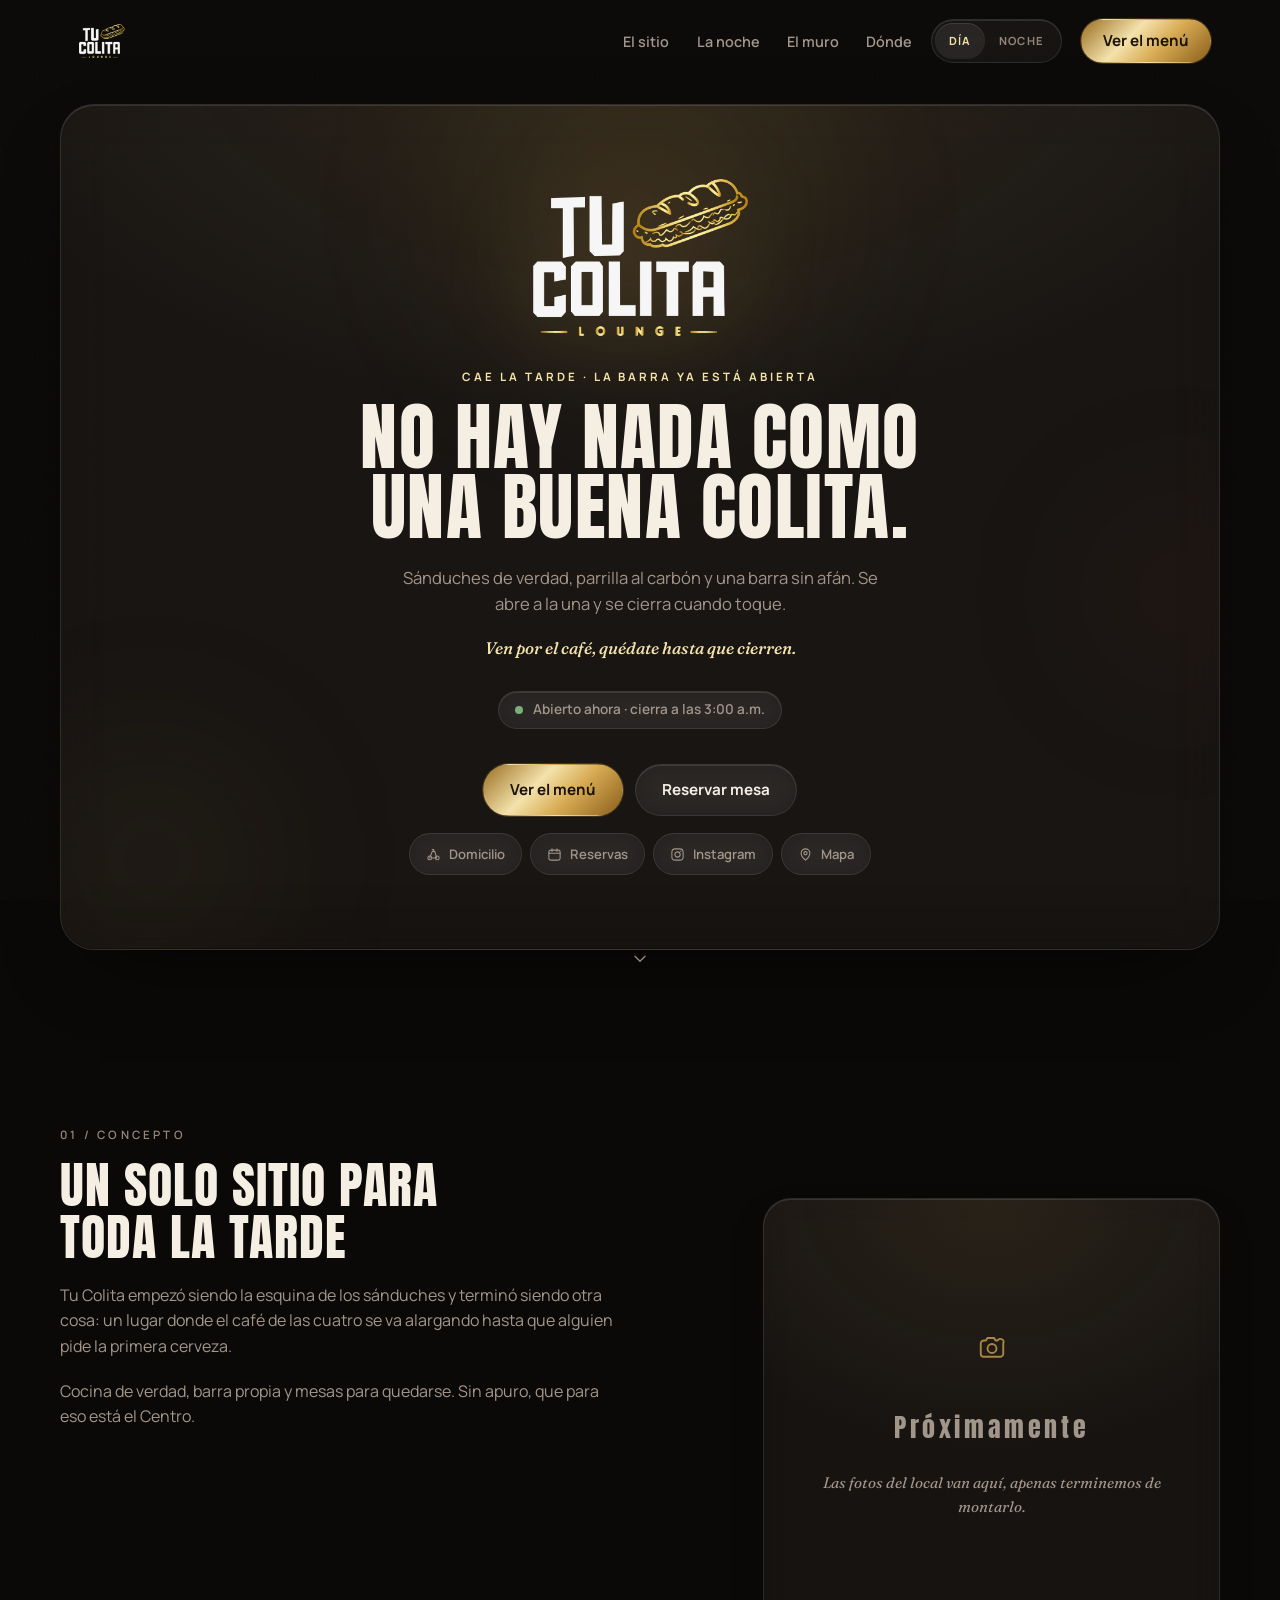
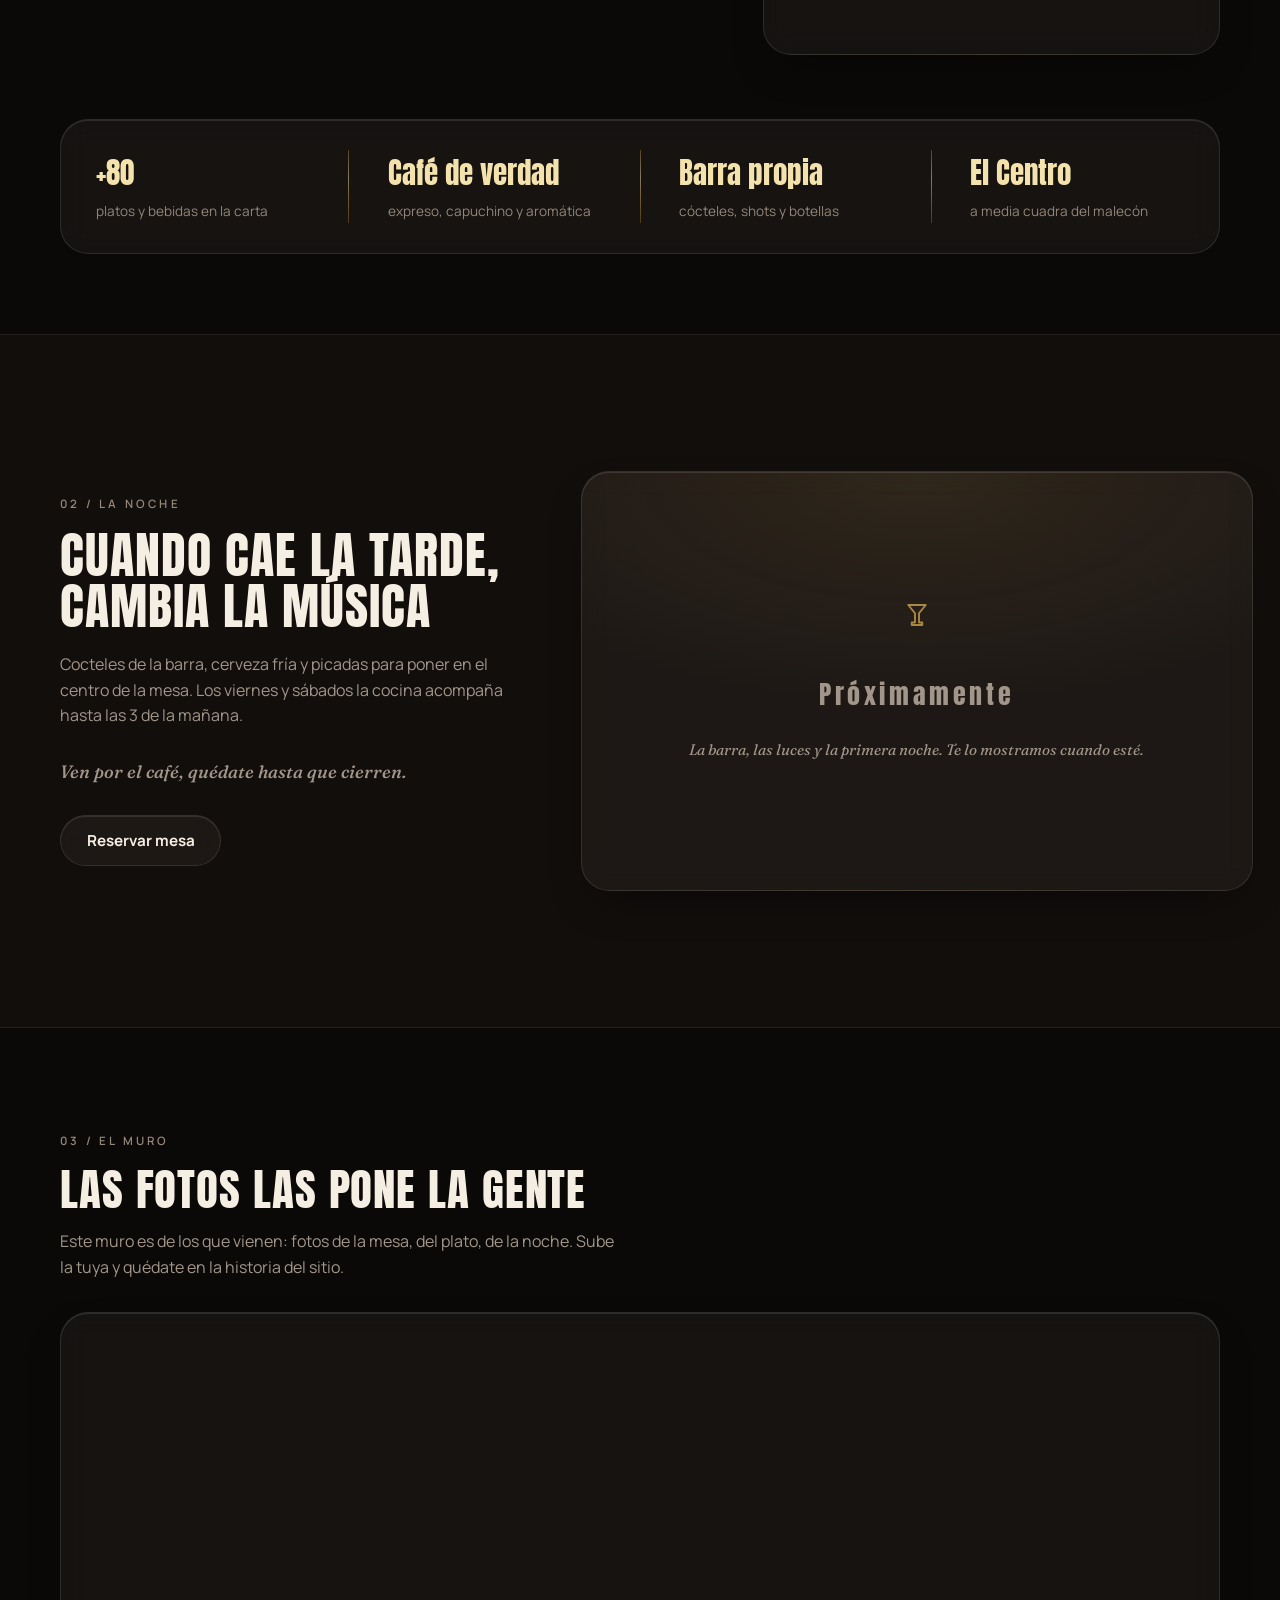
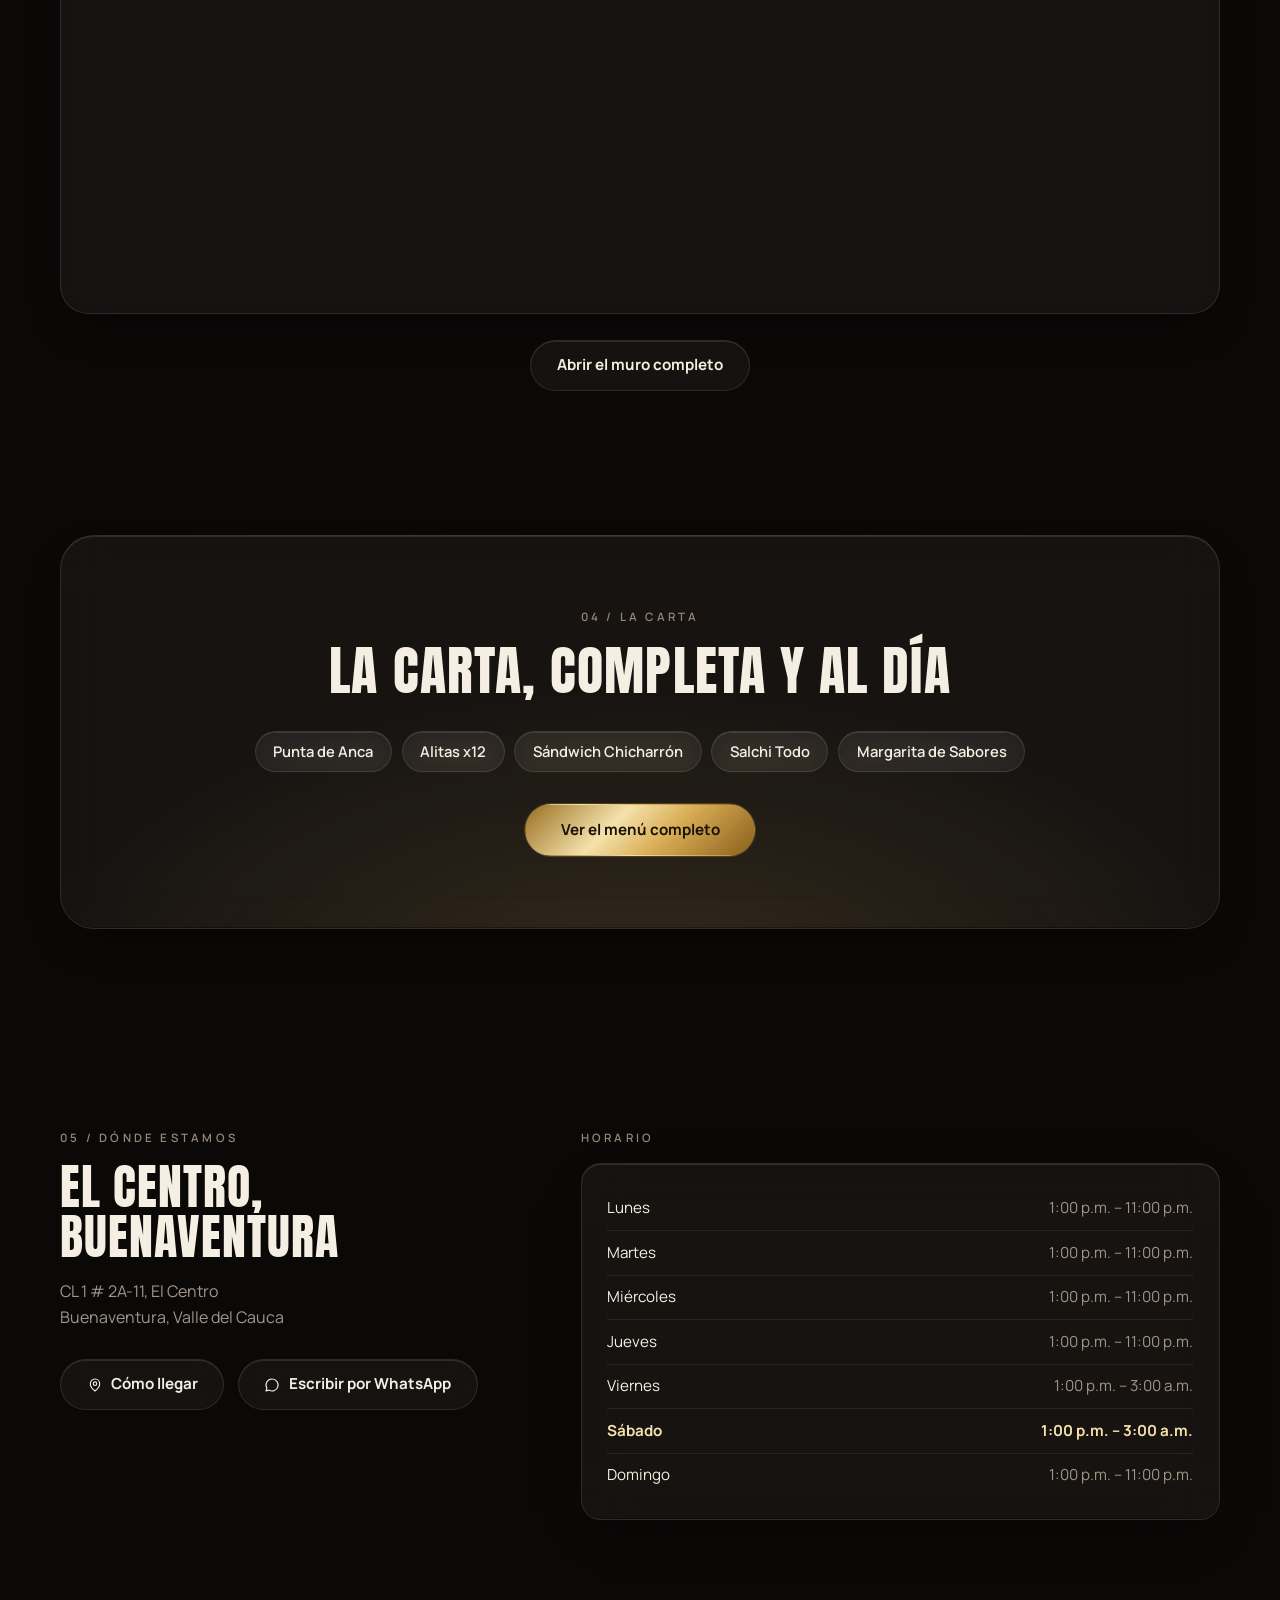
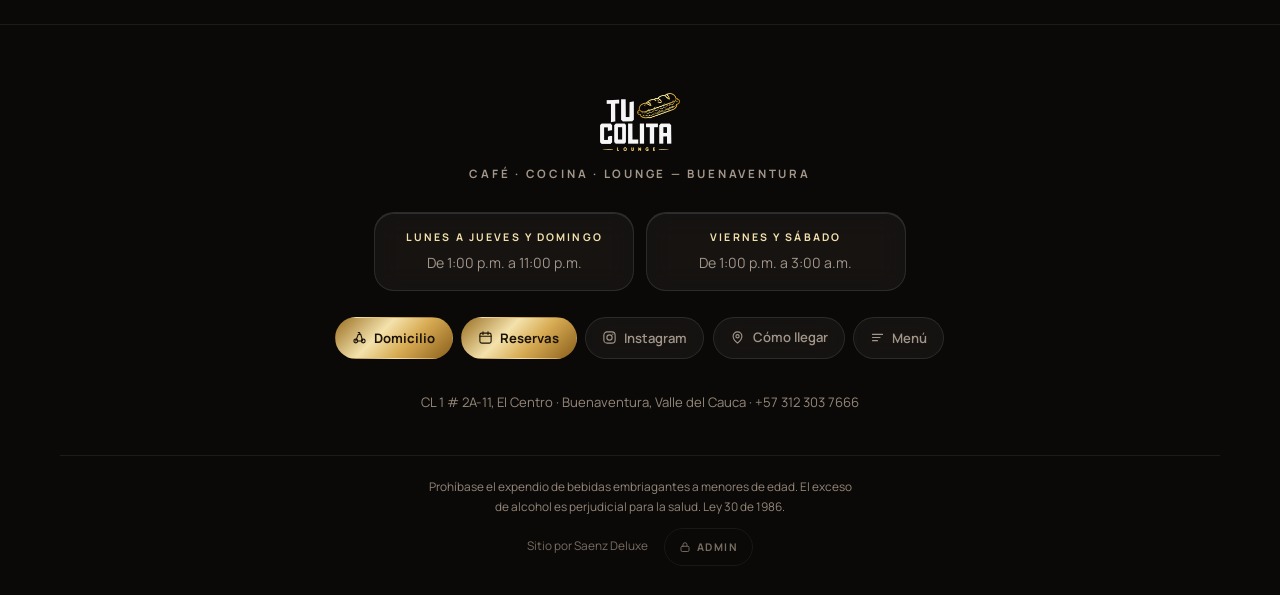
==== commit 8fdb5d1c: "Ingreso con usuario y contraseña, pie nuevo e ícono sin marco Ingreso - Usuario y contraseña en vez " ====
--- a/index.html
+++ b/index.html
@@ -21,6 +21,7 @@
   <meta name="twitter:image" content="https://tucolita.com/imagenes/og-tucolita.jpg">
 
   <link rel="icon" type="image/png" sizes="32x32" href="imagenes/favicon-32.png">
+  <link rel="icon" type="image/png" sizes="192x192" href="imagenes/favicon-192.png">
   <link rel="apple-touch-icon" href="imagenes/apple-touch-icon.png">
 
   <!-- Puerta de preapertura: estas reglas y el script van ANTES de todo CSS
@@ -361,57 +362,53 @@
   </main>
 
   <footer class="footer">
-    <div class="contenedor">
-      <div class="footer__rejilla">
-        <div class="footer__marca">
-          <img class="logo-noche" src="imagenes/emblema-chico.webp" alt="Tu Colita Lounge" width="300" height="273" loading="lazy">
-          <img class="logo-dia" src="imagenes/emblema-tinta.webp" alt="" width="300" height="273" loading="lazy">
-          <address>
-            CL 1 # 2A-11, El Centro<br>
-            Buenaventura, Valle del Cauca
-          </address>
-          <a class="footer__tel" href="tel:+573123037666">
-            <svg width="15" height="15" viewBox="0 0 24 24" fill="none" stroke="currentColor" stroke-width="1.8" stroke-linecap="round" stroke-linejoin="round" aria-hidden="true"><path d="M6.5 3h3l1.5 4-2 1.5a12 12 0 0 0 6.5 6.5L17 13l4 1.5v3a2.5 2.5 0 0 1-2.8 2.5A17.5 17.5 0 0 1 3 5.8 2.5 2.5 0 0 1 5.5 3z"/></svg>
-            +57 312 303 7666
-          </a>
-        </div>
-
-        <div>
-          <p class="footer__titulo">El sitio</p>
-          <ul class="footer__enlaces">
-            <li><a href="menu.html">El menú</a></li>
-            <li><a href="#concepto">El concepto</a></li>
-            <li><a href="#ubicacion">Cómo llegar</a></li>
-            <li><a href="https://padlet.com/tucolita/tu-colita-lounge-s023stey0vqshekxe2nj" target="_blank" rel="noopener">El muro</a></li>
-          </ul>
-        </div>
-
-        <div>
-          <p class="footer__titulo">Escríbenos</p>
-          <ul class="footer__enlaces">
-            <li><a href="https://wa.me/573123037666?text=Hola%2C%20quiero%20pedir%20un%20domicilio%20%F0%9F%9B%B5" target="_blank" rel="noopener">Pedir domicilio</a></li>
-            <li><a href="https://wa.me/573123037666?text=Hola%2C%20quiero%20reservar%20una%20mesa%20en%20Tu%20Colita%20%E2%9C%A8" target="_blank" rel="noopener">Reservar mesa</a></li>
-          </ul>
-          <div class="redes" style="margin-top:1rem">
-            <a href="https://instagram.com/tucolita.lounge" target="_blank" rel="noopener" aria-label="Instagram de Tu Colita">
-              <svg width="20" height="20" viewBox="0 0 24 24" fill="none" stroke="currentColor" stroke-width="1.6" stroke-linecap="round" stroke-linejoin="round" aria-hidden="true"><rect x="3" y="3" width="18" height="18" rx="5.2"/><circle cx="12" cy="12" r="4.2"/><circle cx="17.3" cy="6.7" r="1.05" fill="currentColor" stroke="none"/></svg>
-            </a>
-            <a href="https://tiktok.com/@tucolita.lounge" target="_blank" rel="noopener" aria-label="TikTok de Tu Colita">
-              <svg width="20" height="20" viewBox="0 0 24 24" fill="none" stroke="currentColor" stroke-width="1.6" stroke-linecap="round" stroke-linejoin="round" aria-hidden="true"><path d="M14.6 3.2v10.9a3.4 3.4 0 1 1-3.4-3.4c.28 0 .55.03.8.1"/><path d="M14.6 3.2c.32 2.32 2.03 4.02 4.35 4.25"/></svg>
-            </a>
-            <a href="https://facebook.com/tucolita.lounge" target="_blank" rel="noopener" aria-label="Facebook de Tu Colita">
-              <svg width="20" height="20" viewBox="0 0 24 24" fill="none" stroke="currentColor" stroke-width="1.6" stroke-linecap="round" stroke-linejoin="round" aria-hidden="true"><path d="M13.5 21v-8h2.7l.4-3.1h-3.1V7.9c0-.9.25-1.5 1.55-1.5h1.65V3.62c-.29-.04-1.27-.13-2.42-.13-2.4 0-4.04 1.47-4.04 4.16v2.32H7.5V13h2.74v8z"/></svg>
-            </a>
-          </div>
-        </div>
-      </div>
+    <div class="contenedor footer__interior">
+      <img class="footer__marca logo-noche" src="imagenes/marca-chica.webp" alt="Tu Colita Lounge" width="300" height="220" loading="lazy">
+      <img class="footer__marca logo-dia" src="imagenes/marca-tinta.webp" alt="" width="300" height="214" loading="lazy">
+      <p class="footer__lema">Café · Cocina · Lounge — Buenaventura</p>
+
+      <div class="footer__horarios" id="footer-horarios">
+        <div class="footer__horario">
+          <p class="footer__dias">Lunes a jueves y domingo</p>
+          <p>De 1:00 p.m. a 11:00 p.m.</p>
+        </div>
+        <div class="footer__horario">
+          <p class="footer__dias">Viernes y sábado</p>
+          <p>De 1:00 p.m. a 3:00 a.m.</p>
+        </div>
+      </div>
+
+      <nav class="footer__atajos" aria-label="Accesos rápidos">
+        <a class="atajo atajo--oro" href="https://wa.me/573123037666?text=Hola%2C%20quiero%20pedir%20un%20domicilio%20%F0%9F%9B%B5" target="_blank" rel="noopener">
+          <svg width="15" height="15" viewBox="0 0 24 24" fill="none" stroke="currentColor" stroke-width="1.8" stroke-linecap="round" stroke-linejoin="round" aria-hidden="true"><circle cx="6" cy="17.5" r="3"/><circle cx="18" cy="17.5" r="3"/><path d="M9 17.5h6M6 17.5 10 7h4l3 10.5M13 7l-1-3h-2"/></svg>
+          Domicilio
+        </a>
+        <a class="atajo atajo--oro" href="https://wa.me/573123037666?text=Hola%2C%20quiero%20reservar%20una%20mesa%20en%20Tu%20Colita%20%E2%9C%A8" target="_blank" rel="noopener">
+          <svg width="15" height="15" viewBox="0 0 24 24" fill="none" stroke="currentColor" stroke-width="1.8" stroke-linecap="round" stroke-linejoin="round" aria-hidden="true"><rect x="3" y="5" width="18" height="16" rx="3"/><line x1="3" y1="10" x2="21" y2="10"/><line x1="8" y1="3" x2="8" y2="7"/><line x1="16" y1="3" x2="16" y2="7"/></svg>
+          Reservas
+        </a>
+        <a class="atajo" href="https://instagram.com/tucolita.lounge" target="_blank" rel="noopener">
+          <svg width="15" height="15" viewBox="0 0 24 24" fill="none" stroke="currentColor" stroke-width="1.8" stroke-linecap="round" stroke-linejoin="round" aria-hidden="true"><rect x="3" y="3" width="18" height="18" rx="5.2"/><circle cx="12" cy="12" r="4.2"/><circle cx="17.3" cy="6.7" r="1.05" fill="currentColor" stroke="none"/></svg>
+          Instagram
+        </a>
+        <a class="atajo" href="https://www.google.com/maps/search/?api=1&amp;query=CL+1+%23+2A-11%2C+El+Centro%2C+Buenaventura%2C+Valle+del+Cauca" target="_blank" rel="noopener">
+          <svg width="15" height="15" viewBox="0 0 24 24" fill="none" stroke="currentColor" stroke-width="1.8" stroke-linecap="round" stroke-linejoin="round" aria-hidden="true"><path d="M12 21s-7-5.5-7-11a7 7 0 0 1 14 0c0 5.5-7 11-7 11z"/><circle cx="12" cy="10" r="2.6"/></svg>
+          Cómo llegar
+        </a>
+        <a class="atajo" href="menu.html">
+          <svg width="15" height="15" viewBox="0 0 24 24" fill="none" stroke="currentColor" stroke-width="1.8" stroke-linecap="round" aria-hidden="true"><line x1="4" y1="7" x2="20" y2="7"/><line x1="4" y1="12" x2="16" y2="12"/><line x1="4" y1="17" x2="12" y2="17"/></svg>
+          Menú
+        </a>
+      </nav>
+
+      <address class="footer__direccion">CL 1 # 2A-11, El Centro · Buenaventura, Valle del Cauca · <a href="tel:+573123037666">+57 312 303 7666</a></address>
 
       <div class="footer__legal">
         <p class="aviso-licor">Prohíbase el expendio de bebidas embriagantes a menores de edad. El exceso de alcohol es perjudicial para la salud. Ley 30 de 1986.</p>
         <div class="footer__cierre">
-          <p>Tu Colita Lounge · Buenaventura, Valle del Cauca · <a href="https://instagram.com/saenzdeluxe" target="_blank" rel="noopener">Sitio por Saenz Deluxe</a></p>
-          <button class="btn-admin" type="button" id="boton-admin">
-            <svg width="13" height="13" viewBox="0 0 24 24" fill="none" stroke="currentColor" stroke-width="1.9" stroke-linecap="round" stroke-linejoin="round" aria-hidden="true"><rect x="4" y="10.5" width="16" height="10.5" rx="2.5"/><path d="M8 10.5V7.5a4 4 0 0 1 8 0v3"/></svg>
+          <a class="footer__credito" href="https://instagram.com/saenzdeluxe" target="_blank" rel="noopener">Sitio por Saenz Deluxe</a>
+          <button class="btn-admin" type="button" id="boton-admin" aria-label="Entrar al panel">
+            <svg width="12" height="12" viewBox="0 0 24 24" fill="none" stroke="currentColor" stroke-width="1.9" stroke-linecap="round" stroke-linejoin="round" aria-hidden="true"><rect x="4" y="10.5" width="16" height="10.5" rx="2.5"/><path d="M8 10.5V7.5a4 4 0 0 1 8 0v3"/></svg>
             Admin
           </button>
         </div>
@@ -426,10 +423,12 @@
         <svg width="20" height="20" viewBox="0 0 24 24" fill="none" stroke="currentColor" stroke-width="1.9" stroke-linecap="round" aria-hidden="true"><line x1="6" y1="6" x2="18" y2="18"/><line x1="18" y1="6" x2="6" y2="18"/></svg>
       </button>
       <h2 id="titulo-admin">Panel de Tu Colita</h2>
-      <p>Solo para el dueño. Escribe la clave para entrar a editar la carta.</p>
+      <p>Solo para el dueño.</p>
       <form id="form-admin" novalidate>
-        <input class="modal__campo" type="password" id="clave-admin" placeholder="Clave"
-               autocomplete="current-password" aria-label="Clave del panel">
+        <input class="modal__campo" type="email" id="usuario-admin" placeholder="Usuario"
+               autocomplete="username" inputmode="email" spellcheck="false" aria-label="Usuario">
+        <input class="modal__campo" type="password" id="clave-admin" placeholder="Contraseña"
+               autocomplete="current-password" aria-label="Contraseña">
         <p class="modal__error" id="error-admin" role="alert"></p>
         <div class="modal__acciones">
           <button class="btn btn--vidrio" type="button" id="cancelar-admin">Cancelar</button>
--- a/estilos.css
+++ b/estilos.css
@@ -815,55 +815,94 @@
 .horarios tr.hoy td{ color:var(--oro-texto); font-weight:700 }
 
 /* ------------------------------------------------------------
-   FOOTER
+   FOOTER — todo centrado en una sola columna: marca, lema,
+   horarios en dos tarjetas de vidrio, atajos y dirección.
    ------------------------------------------------------------ */
 .footer{
-  border-top:1px solid var(--linea);
-  padding:clamp(3rem,7vw,4.5rem) 0 2rem;
-  background:var(--fondo-2);
-}
-/* Tres columnas que comparten línea de base arriba. En angosto se
-   apilan y todo queda centrado. */
-.footer__rejilla{
-  display:grid;
-  grid-template-columns:1.4fr 1fr 1fr;
-  gap:clamp(2rem,5vw,3.5rem);
-  align-items:start;
-}
-.footer__titulo{
-  font-size:.68rem;
+  border-top:1px solid var(--linea-suave);
+  padding:clamp(3rem,7vw,4.2rem) 0 1.8rem;
+}
+.footer__interior{
+  display:flex;
+  flex-direction:column;
+  align-items:center;
+  text-align:center;
+}
+.footer__marca{ height:58px; width:auto }
+.footer__lema{
+  margin-top:.9rem;
+  font-size:.72rem;
   font-weight:700;
   letter-spacing:.24em;
   text-transform:uppercase;
+  color:var(--tinta-suave);
+}
+
+.footer__horarios{
+  display:flex;
+  flex-wrap:wrap;
+  justify-content:center;
+  gap:.7rem;
+  margin-top:1.8rem;
+  width:100%;
+}
+.footer__horario{
+  flex:0 1 260px;
+  padding:1rem 1.2rem;
+  border-radius:var(--radio);
+  background:var(--vidrio);
+  backdrop-filter:var(--desenfoque-sutil);
+  -webkit-backdrop-filter:var(--desenfoque-sutil);
+  border:1px solid var(--vidrio-borde);
+  box-shadow:var(--vidrio-brillo);
+  font-size:.88rem;
+  color:var(--tinta-suave);
+}
+.footer__dias{
+  font-size:.66rem;
+  font-weight:700;
+  letter-spacing:.2em;
+  text-transform:uppercase;
+  color:var(--oro-texto);
+  margin-bottom:.35rem;
+}
+
+.footer__atajos{
+  display:flex;
+  flex-wrap:wrap;
+  justify-content:center;
+  gap:.55rem;
+  margin-top:1.6rem;
+}
+/* Los dos atajos que venden van en oro; el resto en vidrio */
+.atajo--oro{
+  background:var(--oro-degradado);
+  border-color:transparent;
+  color:#1A1207;
+  font-weight:700;
+}
+.atajo--oro:hover{ color:#1A1207; border-color:transparent }
+
+.footer__direccion{
+  margin-top:1.4rem;
+  font-style:normal;
+  font-size:.82rem;
   color:var(--tinta-tenue);
-  margin-bottom:1rem;
-}
-.footer__marca img{ height:88px; width:auto; margin-bottom:1.2rem }
-.footer address{ font-style:normal; color:var(--tinta-suave); font-size:.9rem; line-height:1.75 }
-.footer__tel{
-  display:inline-flex; align-items:center; gap:.45rem;
-  min-height:42px;
-  margin-top:.5rem;
-  font-weight:700;
-  color:var(--oro-texto);
+  line-height:1.7;
+}
+.footer__direccion a{
+  display:inline-block;
+  padding-block:.6rem;
+  color:inherit;
   text-decoration:none;
-}
-.footer__tel:hover{ color:var(--oro) }
-
-.footer__enlaces{ list-style:none; display:grid; font-size:.9rem }
-.footer__enlaces a{
-  display:inline-flex; align-items:center;
-  min-height:42px;
-  color:var(--tinta-suave);
-  text-decoration:none;
-  transition:color var(--rapida);
-}
-.footer__enlaces a:hover{ color:var(--oro-claro) }
-
-.redes{ display:flex; gap:.7rem; flex-wrap:wrap }
+  white-space:nowrap;
+}
+.footer__direccion a:hover{ color:var(--oro-claro) }
+
+.redes{ display:flex; gap:.6rem; flex-wrap:wrap; justify-content:center }
 .redes a{
   display:grid; place-items:center;
-  width:46px; height:46px;
+  width:44px; height:44px;
   border-radius:50%;
   color:var(--tinta-suave);
   background:var(--vidrio);
@@ -876,53 +915,47 @@
 .redes a:hover{ color:var(--oro-claro); border-color:var(--oro); transform:translateY(-3px) }
 
 .footer__legal{
-  margin-top:clamp(2.2rem,5vw,3rem);
-  padding-top:1.5rem;
+  width:100%;
+  margin-top:2rem;
+  padding-top:1.3rem;
   border-top:1px solid var(--linea-suave);
-  font-size:.78rem;
+  font-size:.74rem;
   color:var(--tinta-tenue);
   display:grid;
-  gap:.9rem;
-}
-.footer__legal a{
-  color:inherit;
+  justify-items:center;
+  gap:.7rem;
+}
+.aviso-licor{ max-width:62ch; line-height:1.7 }
+.footer__cierre{
+  display:flex; flex-wrap:wrap;
+  gap:.4rem 1rem;
+  align-items:center; justify-content:center;
+}
+/* Crédito del estudio: presente, pero sin pedir atención */
+.footer__credito{
   display:inline-flex; align-items:center;
   min-height:38px;
-}
-.aviso-licor{ max-width:70ch; line-height:1.7 }
-
-.footer__cierre{
-  display:flex; flex-wrap:wrap; gap:.8rem 1.4rem;
-  align-items:center; justify-content:space-between;
-}
-.footer__cierre p{ margin:0 }
-
-@media (max-width:860px){
-  .footer__rejilla{ grid-template-columns:1fr 1fr; gap:2.4rem }
-  .footer__marca{ grid-column:1 / -1 }
-}
-@media (max-width:560px){
-  .footer{ text-align:center }
-  .footer__rejilla{ grid-template-columns:1fr; justify-items:center; gap:2.6rem }
-  .footer__marca img{ margin-inline:auto }
-  .footer__enlaces{ justify-items:center }
-  .footer__legal{ justify-items:center }
-  .footer__cierre{ justify-content:center; text-align:center }
-  .aviso-licor{ text-align:center }
-}
+  color:var(--tinta-tenue);
+  text-decoration:none;
+  opacity:.8;
+  transition:color var(--rapida), opacity var(--rapida);
+}
+.footer__credito:hover{ color:var(--oro-claro); opacity:1 }
+
 /* Botón de administración: discreto, al final del todo */
 .btn-admin{
-  display:inline-flex; align-items:center; gap:.45rem;
-  font-size:.74rem; font-weight:700;
+  display:inline-flex; align-items:center; gap:.4rem;
+  font-size:.66rem; font-weight:700;
   letter-spacing:.14em; text-transform:uppercase;
   color:var(--tinta-tenue);
-  padding:.55rem .95rem;
+  padding:.45rem .85rem;
   min-height:38px;
   border-radius:99px;
   border:1px solid var(--linea-suave);
-  transition:color var(--rapida), border-color var(--rapida);
-}
-.btn-admin:hover{ color:var(--oro-claro); border-color:var(--linea) }
+  opacity:.8;
+  transition:color var(--rapida), border-color var(--rapida), opacity var(--rapida);
+}
+.btn-admin:hover{ color:var(--oro-claro); border-color:var(--linea); opacity:1 }
 
 /* ------------------------------------------------------------
    MODAL GENÉRICO (clave de administración, plato al azar)
@@ -1518,6 +1551,12 @@
   gap:1rem;
   justify-items:center;
 }
+.puerta__pie > a{
+  display:inline-flex; align-items:center;
+  min-height:42px;
+  color:var(--tinta-suave);
+  text-decoration:none;
+}
 .puerta__pie a{ color:var(--tinta-suave); text-decoration:none }
 .puerta__pie a:hover{ color:var(--oro-claro) }
 
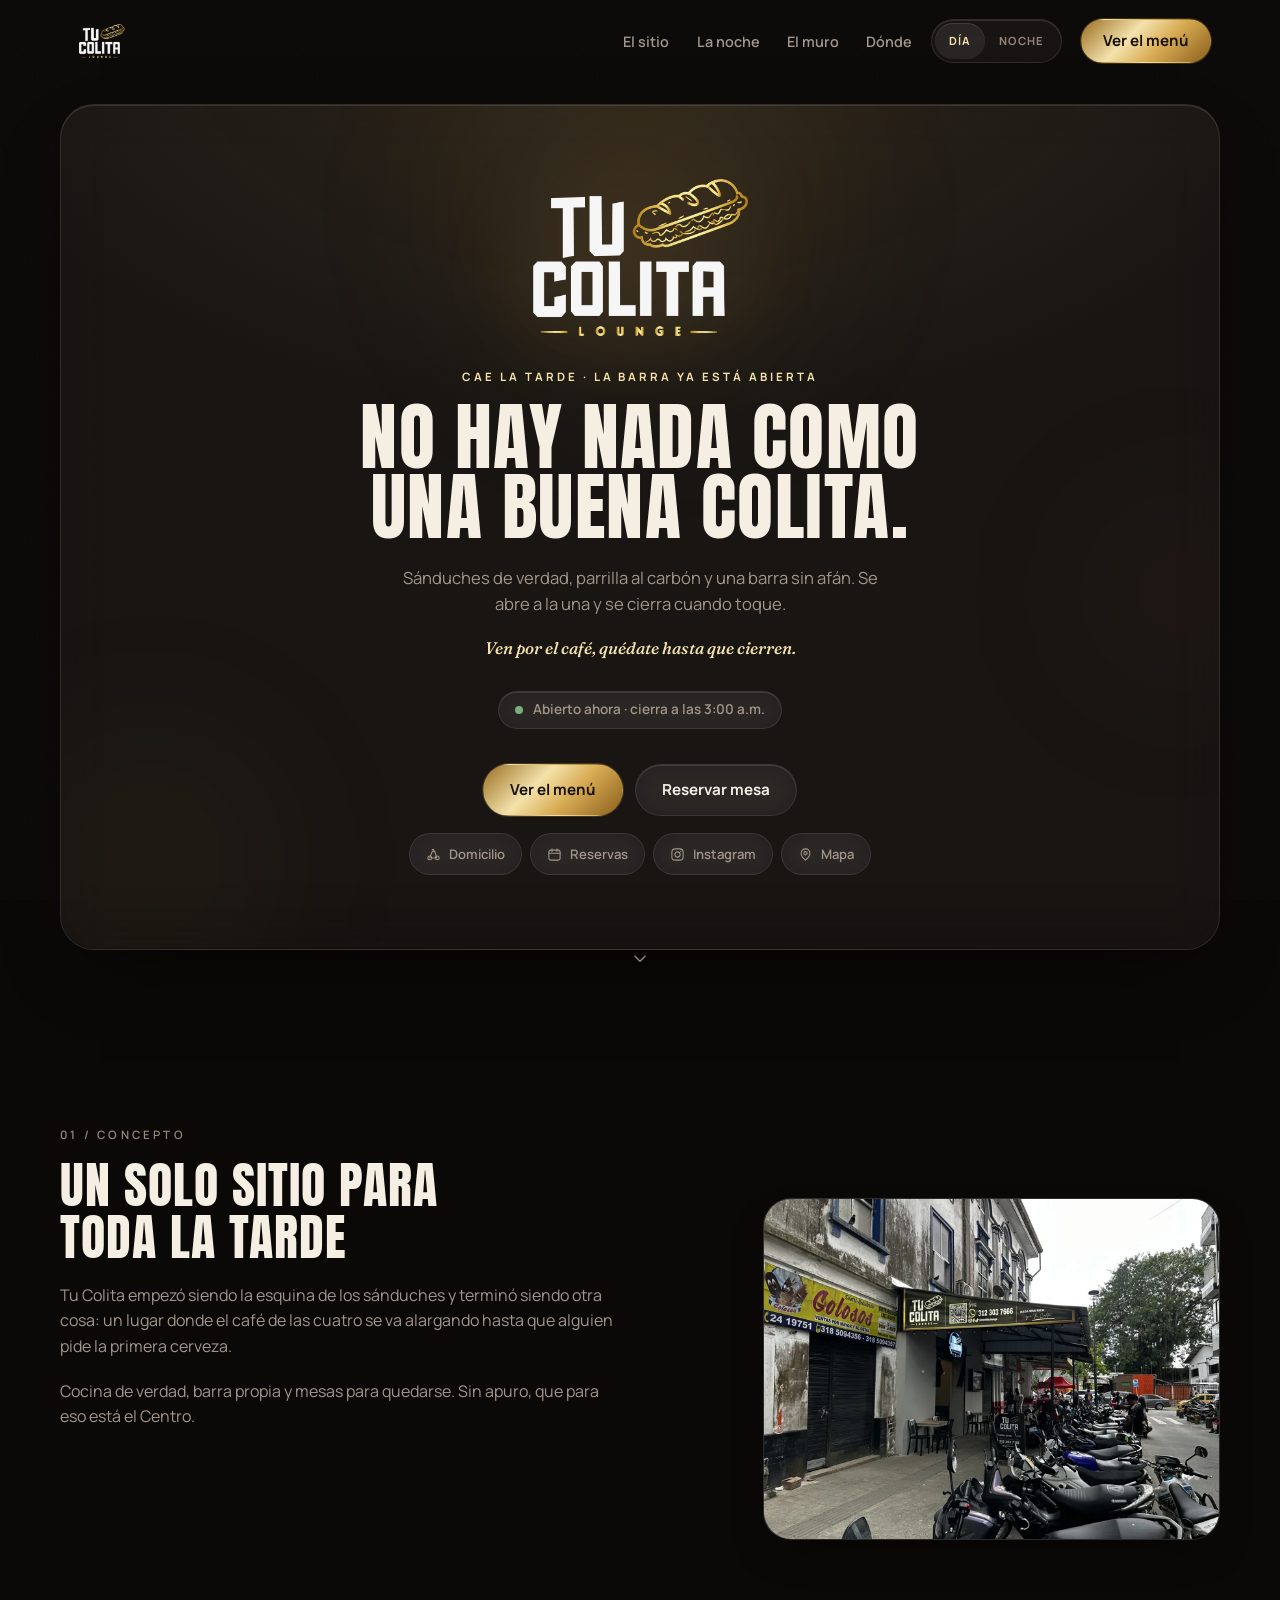
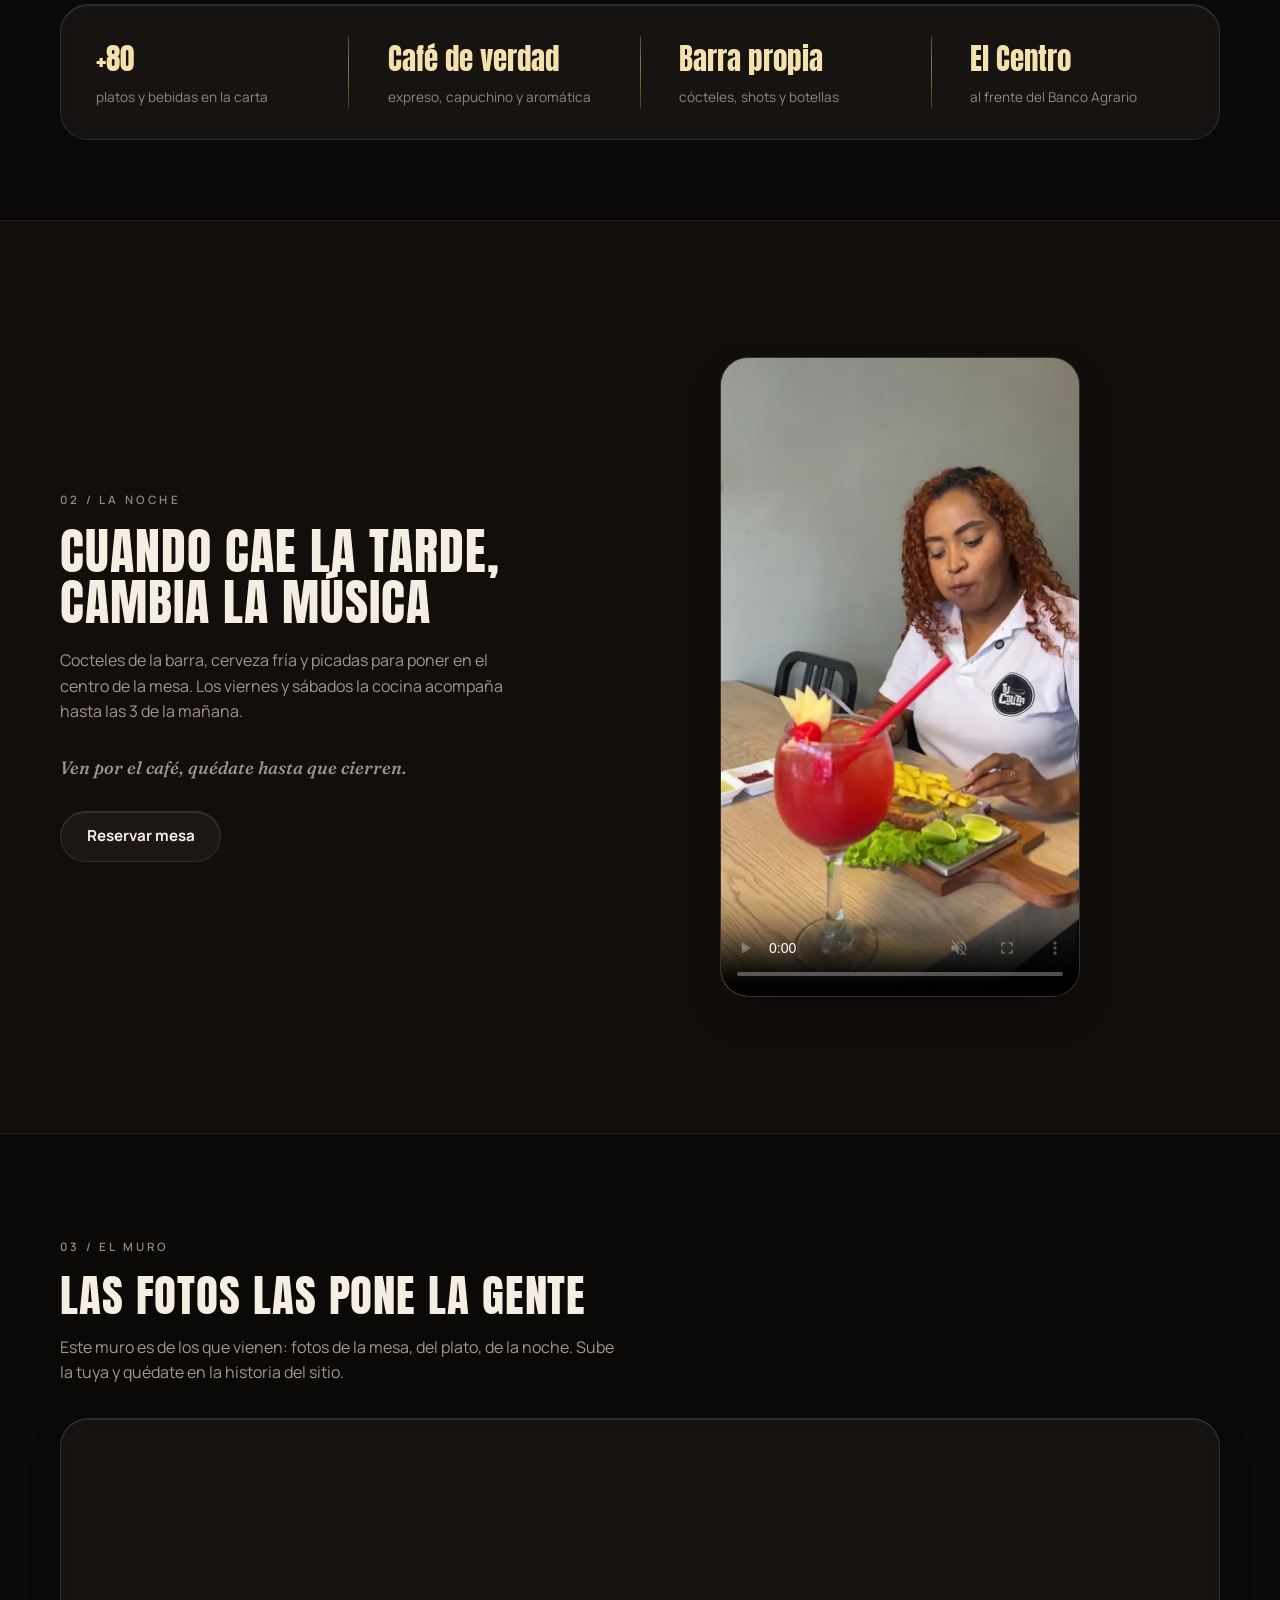
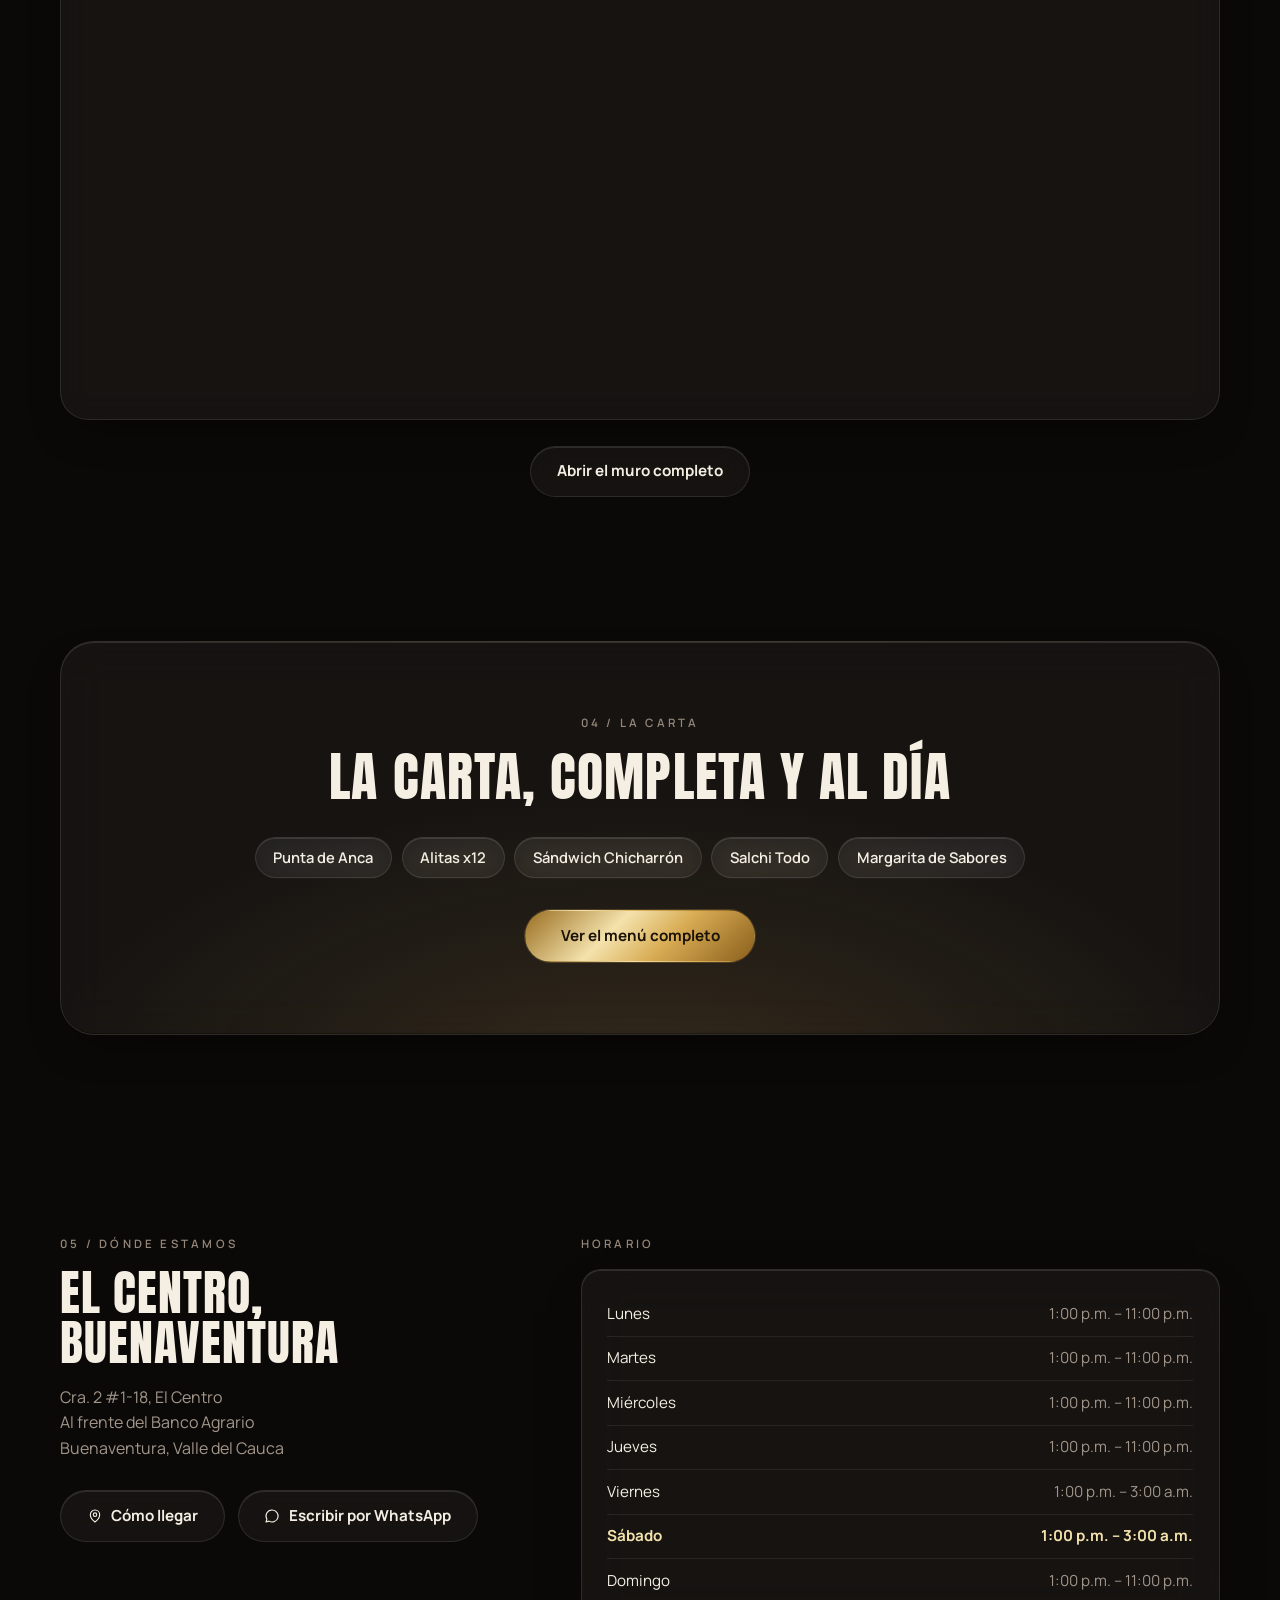
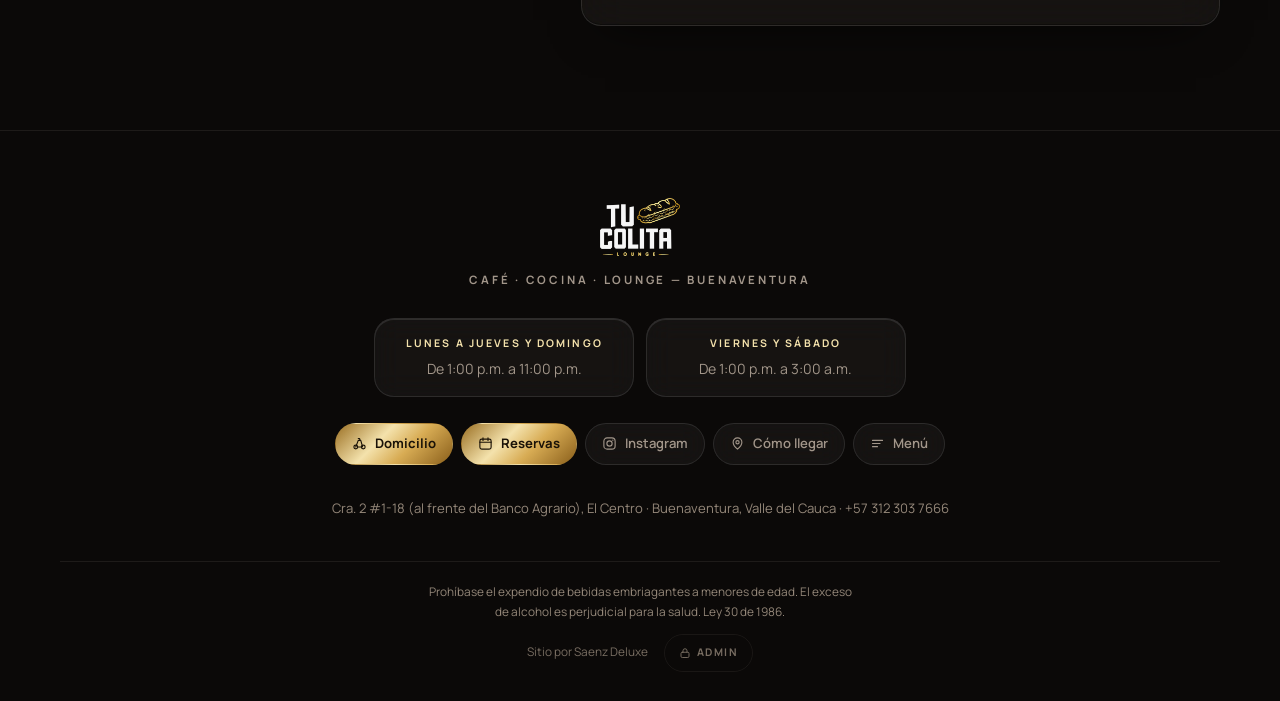
==== commit ba56724a: "Foto de la fachada, video de la noche, dirección nueva y precios de licores - La foto del local y el" ====
--- a/index.html
+++ b/index.html
@@ -4,7 +4,7 @@
   <meta charset="UTF-8">
   <meta name="viewport" content="width=device-width, initial-scale=1">
   <title>Tu Colita Lounge — Café, cocina y bar en el Centro de Buenaventura</title>
-  <meta name="description" content="Tu Colita Lounge abre el 5 de octubre en el Centro de Buenaventura: café por la tarde, sánduches de verdad, parrilla al carbón y una barra sin afán. CL 1 # 2A-11.">
+  <meta name="description" content="Tu Colita Lounge abre el 5 de octubre en el Centro de Buenaventura: café por la tarde, sánduches de verdad, parrilla al carbón y una barra sin afán. Cra. 2 #1-18, al frente del Banco Agrario.">
   <meta name="theme-color" content="#0B0908">
 
   <meta property="og:type" content="restaurant">
@@ -71,7 +71,7 @@
     "openingDate": "2026-10-05",
     "address": {
       "@type": "PostalAddress",
-      "streetAddress": "CL 1 # 2A-11, El Centro",
+      "streetAddress": "Cra. 2 #1-18, El Centro",
       "addressLocality": "Buenaventura",
       "addressRegion": "Valle del Cauca",
       "addressCountry": "CO"
@@ -135,7 +135,7 @@
 
       <!-- La dirección y las redes se ven sin pasar la puerta -->
       <div class="puerta__pie">
-        <p>CL 1 # 2A-11, El Centro, Buenaventura</p>
+        <p>Cra. 2 #1-18 (al frente del Banco Agrario), El Centro, Buenaventura</p>
         <div class="redes">
           <a href="https://instagram.com/tucolita.lounge" target="_blank" rel="noopener" aria-label="Instagram de Tu Colita">
             <svg width="20" height="20" viewBox="0 0 24 24" fill="none" stroke="currentColor" stroke-width="1.6" stroke-linecap="round" stroke-linejoin="round" aria-hidden="true"><rect x="3" y="3" width="18" height="18" rx="5.2"/><circle cx="12" cy="12" r="4.2"/><circle cx="17.3" cy="6.7" r="1.05" fill="currentColor" stroke="none"/></svg>
@@ -217,7 +217,7 @@
                 <svg width="15" height="15" viewBox="0 0 24 24" fill="none" stroke="currentColor" stroke-width="1.7" stroke-linecap="round" stroke-linejoin="round" aria-hidden="true"><rect x="3" y="3" width="18" height="18" rx="5.2"/><circle cx="12" cy="12" r="4.2"/><circle cx="17.3" cy="6.7" r="1.05" fill="currentColor" stroke="none"/></svg>
                 Instagram
               </a>
-              <a class="atajo" href="https://www.google.com/maps/search/?api=1&amp;query=CL+1+%23+2A-11%2C+El+Centro%2C+Buenaventura%2C+Valle+del+Cauca" target="_blank" rel="noopener">
+              <a class="atajo" href="https://www.google.com/maps/search/?api=1&amp;query=Carrera+2+%231-18%2C+Buenaventura%2C+Valle+del+Cauca" target="_blank" rel="noopener">
                 <svg width="15" height="15" viewBox="0 0 24 24" fill="none" stroke="currentColor" stroke-width="1.7" stroke-linecap="round" stroke-linejoin="round" aria-hidden="true"><path d="M12 21s-7-5.5-7-11a7 7 0 0 1 14 0c0 5.5-7 11-7 11z"/><circle cx="12" cy="10" r="2.6"/></svg>
                 Mapa
               </a>
@@ -241,13 +241,13 @@
             <p id="concepto-p2">Cocina de verdad, barra propia y mesas para quedarse. Sin apuro, que para eso está el Centro.</p>
           </div>
           <div class="concepto__media revelar" style="--retraso:110ms">
-            <div class="proximamente proximamente--alto">
-              <span class="proximamente__icono" aria-hidden="true">
-                <svg width="30" height="30" viewBox="0 0 24 24" fill="none" stroke="currentColor" stroke-width="1.5" stroke-linecap="round" stroke-linejoin="round"><path d="M3 8.5A2.5 2.5 0 0 1 5.5 6h1.7l1.1-2h5.4l1.1 2h1.7A2.5 2.5 0 0 1 21 8.5v8A2.5 2.5 0 0 1 18.5 19h-13A2.5 2.5 0 0 1 3 16.5z"/><circle cx="12" cy="12.4" r="3.6"/></svg>
-              </span>
-              <p class="proximamente__titulo">Próximamente</p>
-              <p class="proximamente__nota">Las fotos del local van aquí, apenas terminemos de montarlo.</p>
-            </div>
+            <figure class="medio medio--foto">
+              <img src="imagenes/fachada.webp"
+                   srcset="imagenes/fachada-chica.webp 700w, imagenes/fachada.webp 1200w"
+                   sizes="(max-width:820px) 92vw, 440px"
+                   alt="La fachada de Tu Colita Lounge en el Centro de Buenaventura, con su aviso negro y dorado y mesas en el andén"
+                   width="1200" height="900" loading="lazy" decoding="async">
+            </figure>
           </div>
         </div>
         <div class="fichas revelar">
@@ -257,7 +257,7 @@
           <div class="filete-v" role="presentation"></div>
           <div class="ficha"><div class="ficha__dato">Barra propia</div><div class="ficha__nota">cócteles, shots y botellas</div></div>
           <div class="filete-v" role="presentation"></div>
-          <div class="ficha"><div class="ficha__dato">El Centro</div><div class="ficha__nota">a media cuadra del malecón</div></div>
+          <div class="ficha"><div class="ficha__dato">El Centro</div><div class="ficha__nota">al frente del Banco Agrario</div></div>
         </div>
       </div>
     </section>
@@ -276,13 +276,14 @@
             </div>
           </div>
           <div class="noche__media revelar" style="--retraso:110ms">
-            <div class="proximamente proximamente--ancho">
-              <span class="proximamente__icono" aria-hidden="true">
-                <svg width="30" height="30" viewBox="0 0 24 24" fill="none" stroke="currentColor" stroke-width="1.5" stroke-linecap="round" stroke-linejoin="round"><path d="M5 4h14l-5.4 6.6V18h2.6v2H7.8v-2h2.6v-7.4z"/></svg>
-              </span>
-              <p class="proximamente__titulo">Próximamente</p>
-              <p class="proximamente__nota">La barra, las luces y la primera noche. Te lo mostramos cuando esté.</p>
-            </div>
+            <!-- Video sin sonido: se reproduce solo cuando está en pantalla -->
+            <figure class="medio medio--vertical">
+              <video id="video-noche" muted loop playsinline preload="none"
+                     poster="imagenes/la-noche-poster.webp" width="720" height="1280"
+                     aria-label="Chicharrón con papas y un cóctel rojo servidos en una mesa de Tu Colita">
+                <source src="imagenes/la-noche.mp4" type="video/mp4">
+              </video>
+            </figure>
           </div>
         </div>
       </div>
@@ -332,11 +333,12 @@
             <span class="kicker">05 / Dónde estamos</span>
             <h2>El Centro, Buenaventura</h2>
             <address>
-              CL 1 # 2A-11, El Centro<br>
+              Cra. 2 #1-18, El Centro<br>
+              Al frente del Banco Agrario<br>
               Buenaventura, Valle del Cauca
             </address>
             <div class="ubicacion__acciones">
-              <a class="btn btn--vidrio" href="https://www.google.com/maps/search/?api=1&amp;query=CL+1+%23+2A-11%2C+El+Centro%2C+Buenaventura%2C+Valle+del+Cauca" target="_blank" rel="noopener">
+              <a class="btn btn--vidrio" href="https://www.google.com/maps/search/?api=1&amp;query=Carrera+2+%231-18%2C+Buenaventura%2C+Valle+del+Cauca" target="_blank" rel="noopener">
                 <svg width="16" height="16" viewBox="0 0 24 24" fill="none" stroke="currentColor" stroke-width="1.7" stroke-linecap="round" stroke-linejoin="round" aria-hidden="true"><path d="M12 21s-7-5.5-7-11a7 7 0 0 1 14 0c0 5.5-7 11-7 11z"/><circle cx="12" cy="10" r="2.6"/></svg>
                 Cómo llegar
               </a>
@@ -391,7 +393,7 @@
           <svg width="15" height="15" viewBox="0 0 24 24" fill="none" stroke="currentColor" stroke-width="1.8" stroke-linecap="round" stroke-linejoin="round" aria-hidden="true"><rect x="3" y="3" width="18" height="18" rx="5.2"/><circle cx="12" cy="12" r="4.2"/><circle cx="17.3" cy="6.7" r="1.05" fill="currentColor" stroke="none"/></svg>
           Instagram
         </a>
-        <a class="atajo" href="https://www.google.com/maps/search/?api=1&amp;query=CL+1+%23+2A-11%2C+El+Centro%2C+Buenaventura%2C+Valle+del+Cauca" target="_blank" rel="noopener">
+        <a class="atajo" href="https://www.google.com/maps/search/?api=1&amp;query=Carrera+2+%231-18%2C+Buenaventura%2C+Valle+del+Cauca" target="_blank" rel="noopener">
           <svg width="15" height="15" viewBox="0 0 24 24" fill="none" stroke="currentColor" stroke-width="1.8" stroke-linecap="round" stroke-linejoin="round" aria-hidden="true"><path d="M12 21s-7-5.5-7-11a7 7 0 0 1 14 0c0 5.5-7 11-7 11z"/><circle cx="12" cy="10" r="2.6"/></svg>
           Cómo llegar
         </a>
@@ -401,7 +403,7 @@
         </a>
       </nav>
 
-      <address class="footer__direccion">CL 1 # 2A-11, El Centro · Buenaventura, Valle del Cauca · <a href="tel:+573123037666">+57 312 303 7666</a></address>
+      <address class="footer__direccion">Cra. 2 #1-18 (al frente del Banco Agrario), El Centro · Buenaventura, Valle del Cauca · <a href="tel:+573123037666">+57 312 303 7666</a></address>
 
       <div class="footer__legal">
         <p class="aviso-licor">Prohíbase el expendio de bebidas embriagantes a menores de edad. El exceso de alcohol es perjudicial para la salud. Ley 30 de 1986.</p>
--- a/estilos.css
+++ b/estilos.css
@@ -670,64 +670,26 @@
 .noche h2{ font-size:clamp(1.9rem,4.6vw,3.1rem) }
 .noche p{ color:var(--tinta-suave); margin-top:1.2rem; max-width:48ch }
 .noche .voz{ display:block; margin-top:1.8rem; font-size:1.12rem }
-/* La foto rompe el contenedor hasta el borde derecho de la pantalla */
-.noche__media{ margin-right:calc(-1 * var(--margen-lateral)) }
+/* El video es vertical: va centrado en su columna, no a todo lo ancho */
+.noche__media{ display:flex; justify-content:center }
 
 /* ------------------------------------------------------------
-   PRÓXIMAMENTE — marco de vidrio donde irán las fotos del local.
-   Mientras no haya fotos, esto no es un hueco: es una promesa.
+   MEDIOS — la foto del local y el video de la noche, en marco
+   de vidrio con el mismo borde y sombra del resto del sitio.
    ------------------------------------------------------------ */
-.proximamente{
+.medio{
   position:relative;
-  display:grid;
-  place-items:center;
-  align-content:center;   /* agrupa icono y textos al centro, no repartidos */
-  text-align:center;
-  gap:.2rem;
-  padding:clamp(2.5rem,7vw,4rem) 1.5rem;
+  margin:0;
   border-radius:var(--radio-xl);
   overflow:hidden;
-  background:
-    radial-gradient(ellipse 120% 90% at 50% 0%, rgba(216,172,84,.10), transparent 62%),
-    var(--vidrio);
-  backdrop-filter:var(--desenfoque-sutil);
-  -webkit-backdrop-filter:var(--desenfoque-sutil);
+  background:var(--vidrio);
   border:1px solid var(--vidrio-borde);
   box-shadow:var(--vidrio-brillo), var(--sombra);
 }
-.proximamente--alto{ aspect-ratio:1/1; max-height:460px }
-.proximamente--ancho{ aspect-ratio:16/10; max-height:420px }
-/* Brillo que barre el marco muy de vez en cuando */
-.proximamente::after{
-  content:"";
-  position:absolute; inset:0;
-  background:linear-gradient(105deg, transparent 40%, rgba(255,255,255,.055) 50%, transparent 60%);
-  transform:translateX(-100%);
-  animation:barrido 7s ease-in-out infinite;
-  pointer-events:none;
-}
-@keyframes barrido{
-  0%,68%{ transform:translateX(-100%) }
-  100%  { transform:translateX(100%) }
-}
-.proximamente__icono{
-  color:var(--oro);
-  opacity:.75;
-  margin-bottom:.9rem;
-}
-.proximamente__titulo{
-  font-family:var(--display);
-  font-size:clamp(1.15rem,3vw,1.6rem);
-  letter-spacing:.14em;
-  color:var(--tinta);
-}
-.proximamente__nota{
-  font-family:var(--voz);
-  font-style:italic;
-  color:var(--tinta-suave);
-  font-size:.95rem;
-  max-width:26ch;
-}
+.medio img,
+.medio video{ display:block; width:100%; height:100%; object-fit:cover }
+.medio--foto{ aspect-ratio:4/3 }
+.medio--vertical{ aspect-ratio:9/16; width:min(100%, 360px) }
 
 /* 03 / EL MURO */
 .muro{ padding:clamp(4rem,9vw,6.5rem) 0 }
@@ -2022,8 +1984,7 @@
   .noche__rejilla,
   .ubicacion__rejilla{ grid-template-columns:1fr }
   .concepto__media{ margin-top:0; max-width:440px }
-  .noche__media{ margin-inline:calc(-1 * var(--margen-lateral)) }
-  .noche__media .proximamente{ border-radius:0; border-inline:0 }
+  .medio--vertical{ width:min(100%, 340px) }
   .noche__rejilla{ gap:2.5rem }
   .filtros{ gap:.45rem }
   .btn-azar{ margin-left:0; width:100%; justify-content:center }
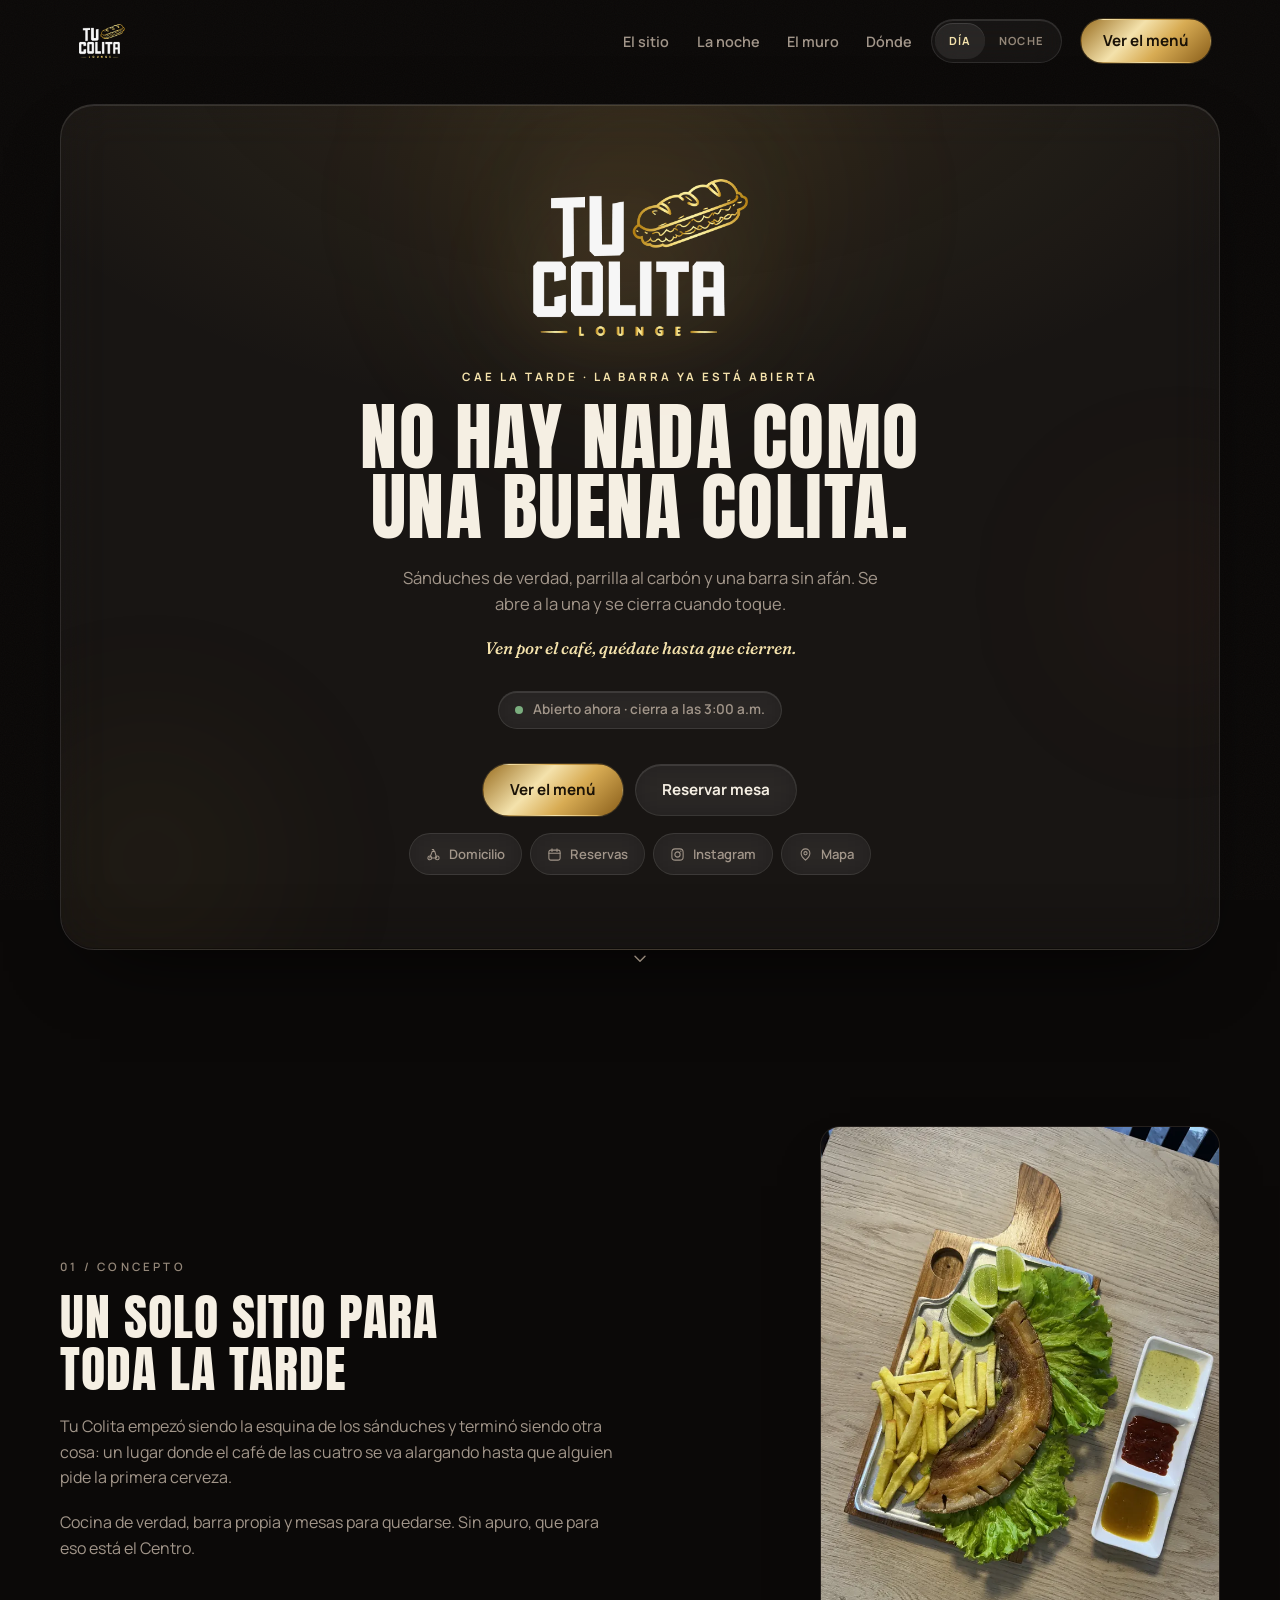
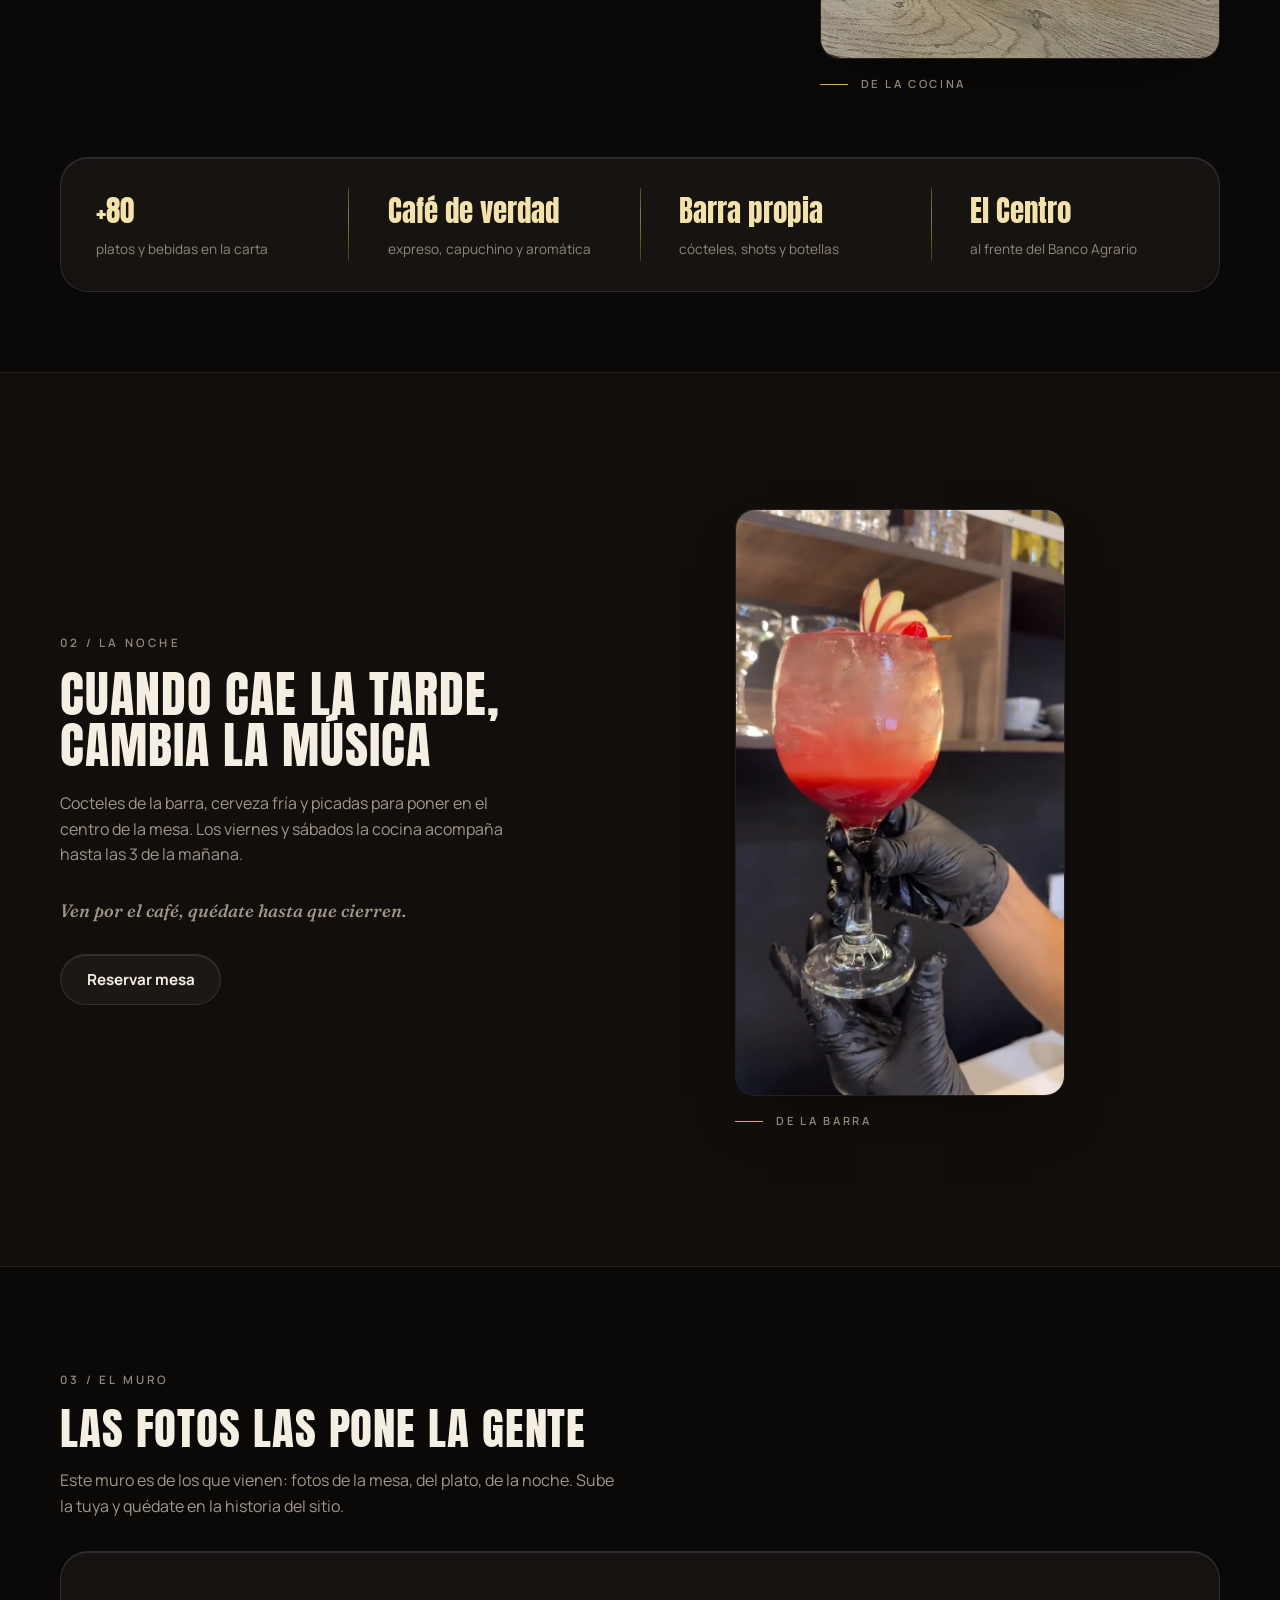
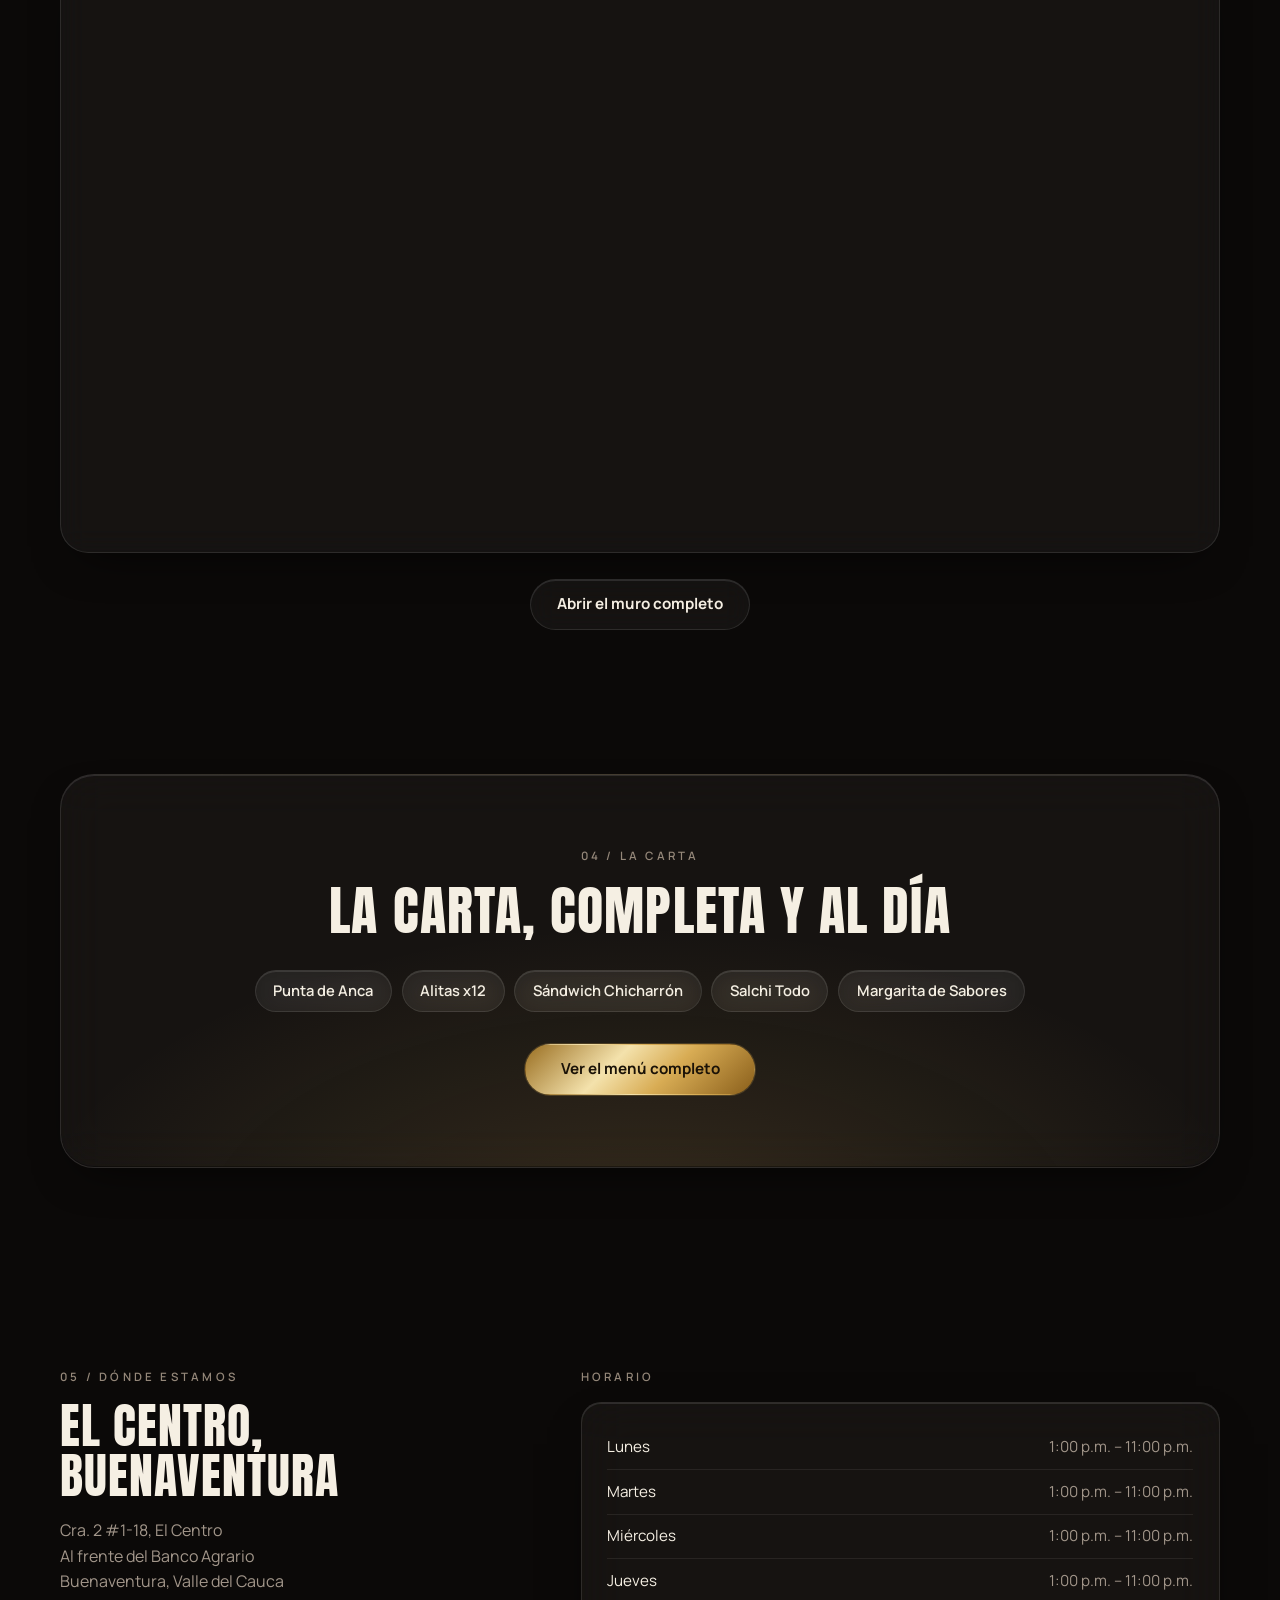
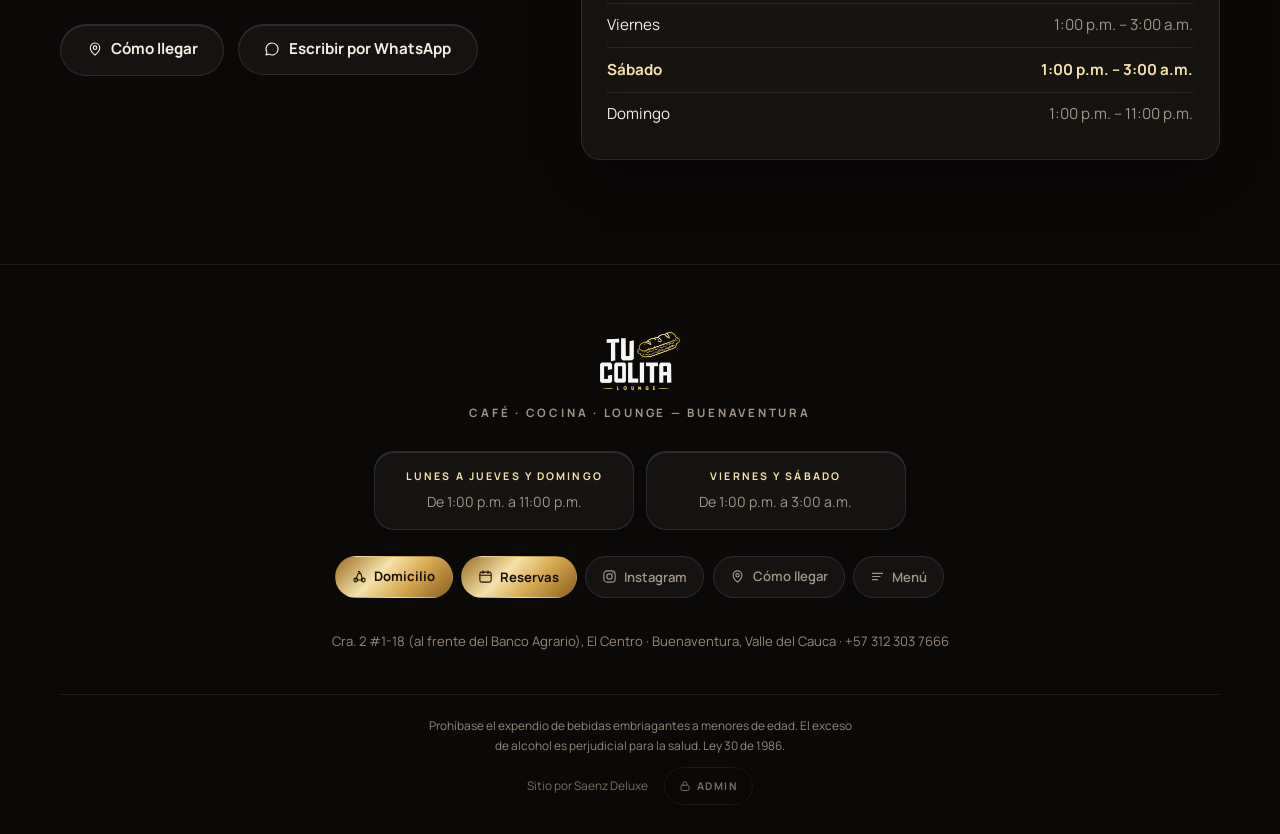
==== commit 57fa50a6: "Foto y video nuevos, en su formato original y con marco minimalista - Concepto: foto del chicharrón " ====
--- a/index.html
+++ b/index.html
@@ -241,12 +241,15 @@
             <p id="concepto-p2">Cocina de verdad, barra propia y mesas para quedarse. Sin apuro, que para eso está el Centro.</p>
           </div>
           <div class="concepto__media revelar" style="--retraso:110ms">
-            <figure class="medio medio--foto">
-              <img src="imagenes/fachada.webp"
-                   srcset="imagenes/fachada-chica.webp 700w, imagenes/fachada.webp 1200w"
-                   sizes="(max-width:820px) 92vw, 440px"
-                   alt="La fachada de Tu Colita Lounge en el Centro de Buenaventura, con su aviso negro y dorado y mesas en el andén"
-                   width="1200" height="900" loading="lazy" decoding="async">
+<figure class="medio">
+              <div class="medio__marco medio__marco--retrato">
+                <img src="imagenes/cocina.webp"
+                     srcset="imagenes/cocina-chica.webp 720w, imagenes/cocina.webp 1200w"
+                     sizes="(max-width:820px) 88vw, 400px"
+                     alt="Chicharrón con papa a la francesa, limón y lechuga sobre tabla de madera, con tres salsas de la casa"
+                     width="1200" height="1600" loading="lazy" decoding="async">
+              </div>
+              <figcaption>De la cocina</figcaption>
             </figure>
           </div>
         </div>
@@ -276,13 +279,16 @@
             </div>
           </div>
           <div class="noche__media revelar" style="--retraso:110ms">
-            <!-- Video sin sonido: se reproduce solo cuando está en pantalla -->
-            <figure class="medio medio--vertical">
-              <video id="video-noche" muted loop playsinline preload="none"
-                     poster="imagenes/la-noche-poster.webp" width="720" height="1280"
-                     aria-label="Chicharrón con papas y un cóctel rojo servidos en una mesa de Tu Colita">
-                <source src="imagenes/la-noche.mp4" type="video/mp4">
-              </video>
+            <!-- Video sin sonido, en bucle -->
+            <figure class="medio">
+              <div class="medio__marco medio__marco--vertical">
+                <video id="video-noche" autoplay muted loop playsinline preload="auto"
+                       poster="imagenes/barra-poster.webp" width="720" height="1280"
+                       aria-label="Un cóctel rojo con hielo y fruta, recién servido en la barra de Tu Colita">
+                  <source src="imagenes/barra.mp4" type="video/mp4">
+                </video>
+              </div>
+              <figcaption>De la barra</figcaption>
             </figure>
           </div>
         </div>
--- a/estilos.css
+++ b/estilos.css
@@ -625,11 +625,11 @@
   display:grid;
   grid-template-columns:7fr 5fr;
   gap:clamp(2rem,5vw,4.5rem);
-  align-items:start;
+  align-items:center;
 }
 .concepto h2{ font-size:clamp(1.9rem,4.6vw,3.1rem); max-width:18ch }
 .concepto p{ color:var(--tinta-suave); margin-top:1.2rem; max-width:56ch }
-.concepto__media{ margin-top:clamp(2rem,6vw,4.5rem) }
+.concepto__media{ display:flex; justify-content:flex-end }
 
 /* Fichas de datos duros: una sola tira de vidrio, separadas por filetes */
 .fichas{
@@ -674,22 +674,40 @@
 .noche__media{ display:flex; justify-content:center }
 
 /* ------------------------------------------------------------
-   MEDIOS — la foto del local y el video de la noche, en marco
-   de vidrio con el mismo borde y sombra del resto del sitio.
+   MEDIOS — foto y video del local. Se muestran en su formato
+   original (sin recortes), con marco fino y un pie discreto.
    ------------------------------------------------------------ */
-.medio{
-  position:relative;
-  margin:0;
-  border-radius:var(--radio-xl);
+.medio{ margin:0; width:100% }
+.medio__marco{
   overflow:hidden;
-  background:var(--vidrio);
-  border:1px solid var(--vidrio-borde);
-  box-shadow:var(--vidrio-brillo), var(--sombra);
-}
-.medio img,
-.medio video{ display:block; width:100%; height:100%; object-fit:cover }
-.medio--foto{ aspect-ratio:4/3 }
-.medio--vertical{ aspect-ratio:9/16; width:min(100%, 360px) }
+  border-radius:var(--radio);
+  border:1px solid var(--linea-suave);
+  background:var(--fondo-2);
+  box-shadow:0 30px 60px -30px rgba(0,0,0,.55);
+}
+.medio__marco img,
+.medio__marco video{ display:block; width:100%; height:100%; object-fit:cover }
+.medio__marco--retrato{ aspect-ratio:3/4 }
+.medio__marco--vertical{ aspect-ratio:9/16 }
+.concepto .medio{ max-width:400px }
+.noche .medio{ max-width:330px }
+.medio figcaption{
+  display:flex;
+  align-items:center;
+  gap:.8rem;
+  margin-top:1rem;
+  font-size:.7rem;
+  font-weight:600;
+  letter-spacing:.24em;
+  text-transform:uppercase;
+  color:var(--tinta-tenue);
+}
+.medio figcaption::before{
+  content:"";
+  width:28px;
+  height:1px;
+  background:var(--oro);
+}
 
 /* 03 / EL MURO */
 .muro{ padding:clamp(4rem,9vw,6.5rem) 0 }
@@ -1983,8 +2001,7 @@
   .concepto__rejilla,
   .noche__rejilla,
   .ubicacion__rejilla{ grid-template-columns:1fr }
-  .concepto__media{ margin-top:0; max-width:440px }
-  .medio--vertical{ width:min(100%, 340px) }
+  .concepto__media{ justify-content:center }
   .noche__rejilla{ gap:2.5rem }
   .filtros{ gap:.45rem }
   .btn-azar{ margin-left:0; width:100%; justify-content:center }
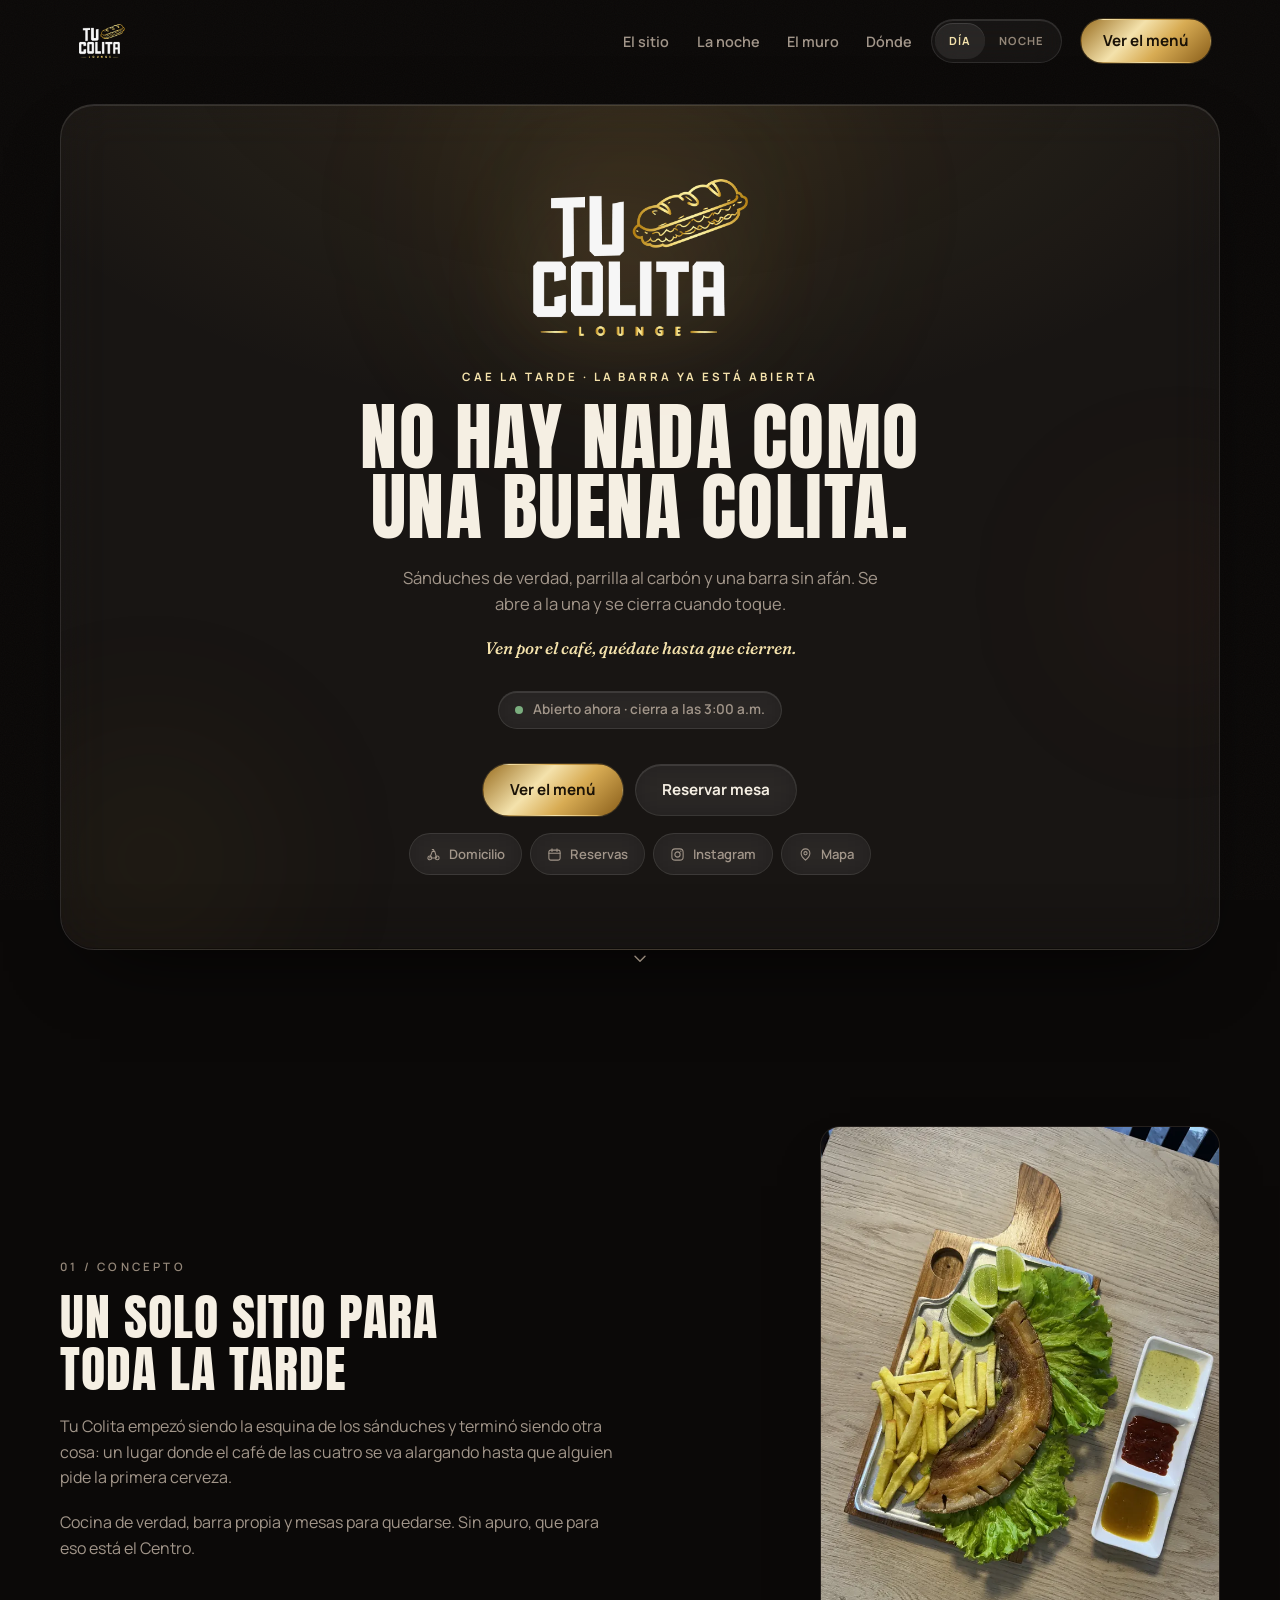
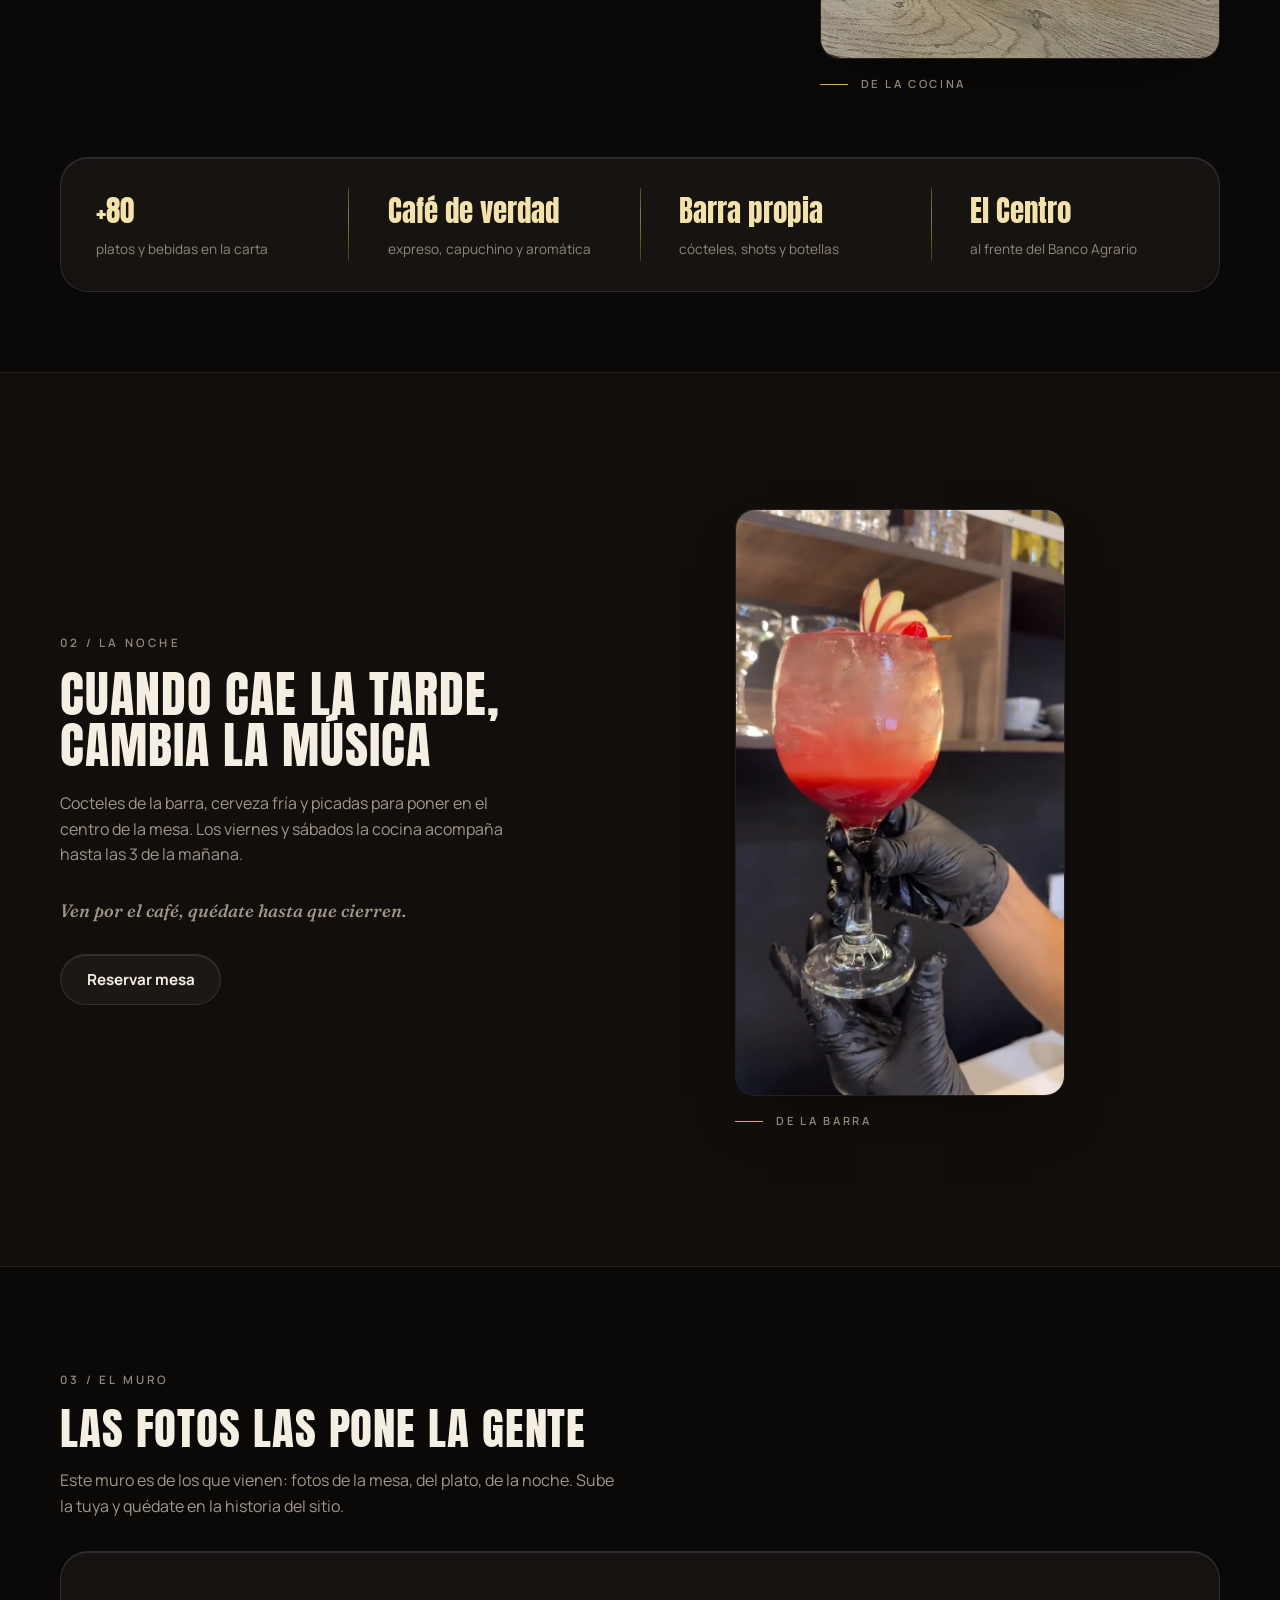
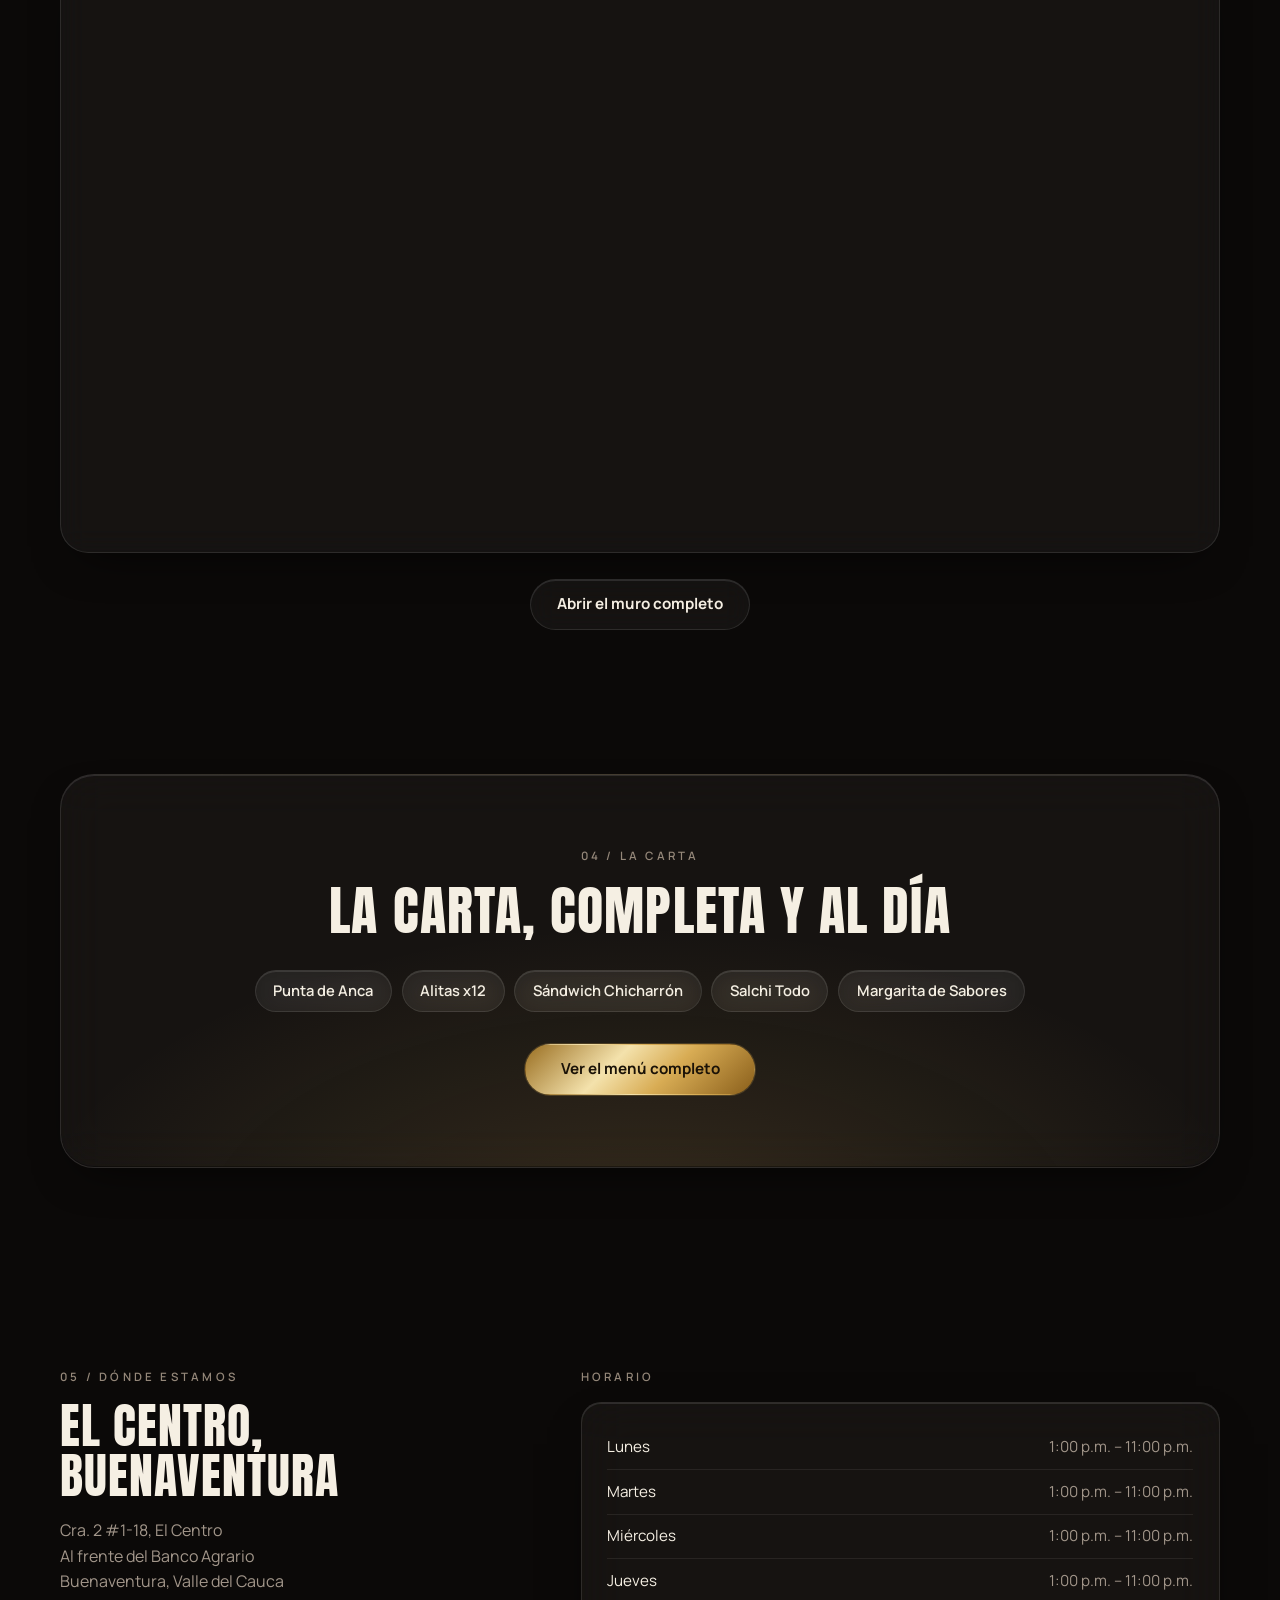
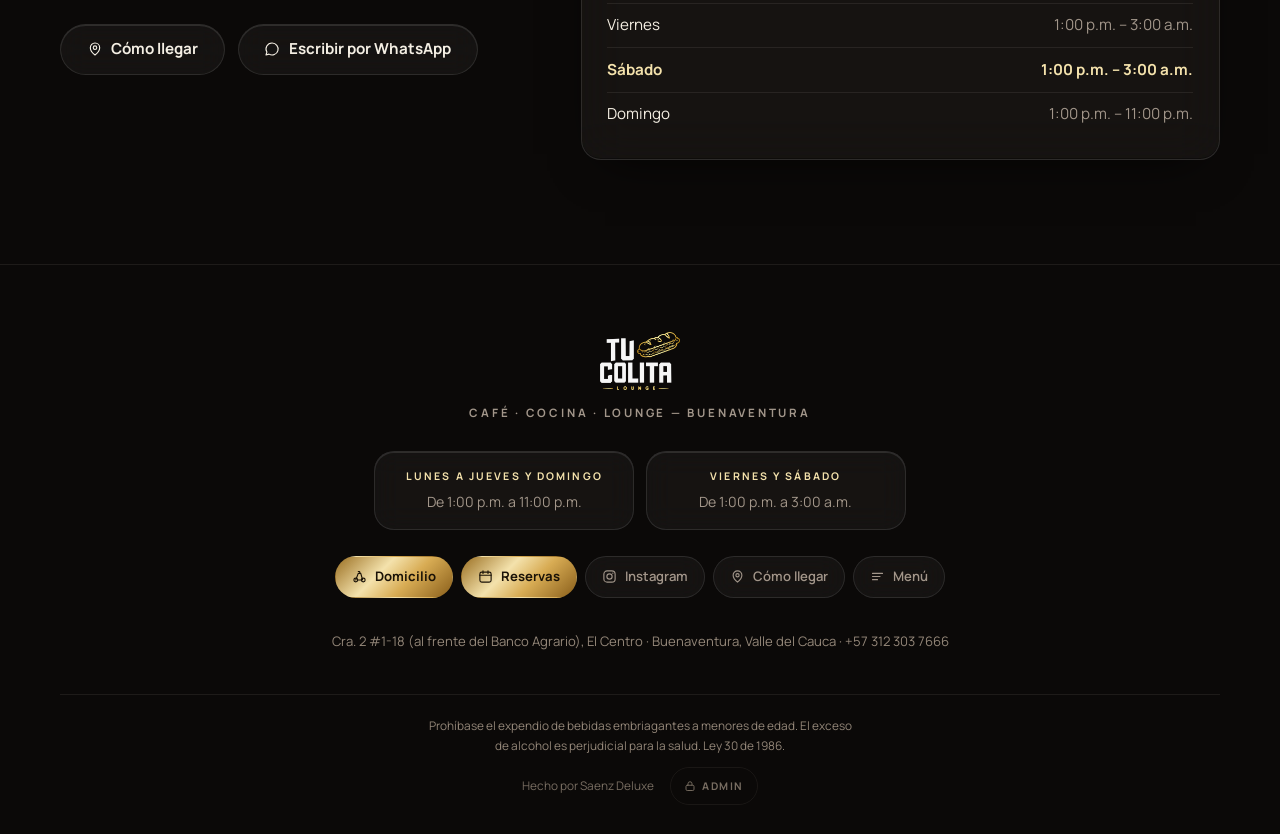
==== commit f6643282: "Carta en vivo desde el panel de Saenz Deluxe; se retira el panel anterior - js/menu.js lee la carta " ====
--- a/index.html
+++ b/index.html
@@ -414,7 +414,7 @@
       <div class="footer__legal">
         <p class="aviso-licor">Prohíbase el expendio de bebidas embriagantes a menores de edad. El exceso de alcohol es perjudicial para la salud. Ley 30 de 1986.</p>
         <div class="footer__cierre">
-          <a class="footer__credito" href="https://instagram.com/saenzdeluxe" target="_blank" rel="noopener">Sitio por Saenz Deluxe</a>
+          <a class="footer__credito" href="https://saenzdeluxe.site" target="_blank" rel="noopener">Hecho por Saenz Deluxe</a>
           <button class="btn-admin" type="button" id="boton-admin" aria-label="Entrar al panel">
             <svg width="12" height="12" viewBox="0 0 24 24" fill="none" stroke="currentColor" stroke-width="1.9" stroke-linecap="round" stroke-linejoin="round" aria-hidden="true"><rect x="4" y="10.5" width="16" height="10.5" rx="2.5"/><path d="M8 10.5V7.5a4 4 0 0 1 8 0v3"/></svg>
             Admin
@@ -423,28 +423,6 @@
       </div>
     </div>
   </footer>
-
-  <!-- Clave para entrar al panel -->
-  <div class="modal" id="modal-admin" role="dialog" aria-modal="true" aria-labelledby="titulo-admin">
-    <div class="modal__caja" style="position:relative">
-      <button class="modal__cerrar" type="button" id="cerrar-admin" aria-label="Cerrar">
-        <svg width="20" height="20" viewBox="0 0 24 24" fill="none" stroke="currentColor" stroke-width="1.9" stroke-linecap="round" aria-hidden="true"><line x1="6" y1="6" x2="18" y2="18"/><line x1="18" y1="6" x2="6" y2="18"/></svg>
-      </button>
-      <h2 id="titulo-admin">Panel de Tu Colita</h2>
-      <p>Solo para el dueño.</p>
-      <form id="form-admin" novalidate>
-        <input class="modal__campo" type="email" id="usuario-admin" placeholder="Usuario"
-               autocomplete="username" inputmode="email" spellcheck="false" aria-label="Usuario">
-        <input class="modal__campo" type="password" id="clave-admin" placeholder="Contraseña"
-               autocomplete="current-password" aria-label="Contraseña">
-        <p class="modal__error" id="error-admin" role="alert"></p>
-        <div class="modal__acciones">
-          <button class="btn btn--vidrio" type="button" id="cancelar-admin">Cancelar</button>
-          <button class="btn btn--oro" type="submit">Entrar</button>
-        </div>
-      </form>
-    </div>
-  </div>
 
   <script src="js/puerta.js" defer></script>
   <script src="js/horario.js" defer></script>
--- a/estilos.css
+++ b/estilos.css
@@ -1352,16 +1352,7 @@
   gap:.6rem;
 }
 
-/* Cinta de vista previa */
-.cinta-preview{
-  position:sticky; top:0; z-index:60;
-  background:var(--brasa);
-  color:#FFF6EC;
-  text-align:center;
-  font-weight:700;
-  font-size:.85rem;
-  padding:.5rem 1rem;
-}
+.pie-credito a{ color:inherit; font-weight:700; text-decoration:none; border-bottom:1px solid currentColor }
 
 /* Aviso de carga fallida */
 .aviso-carga{
